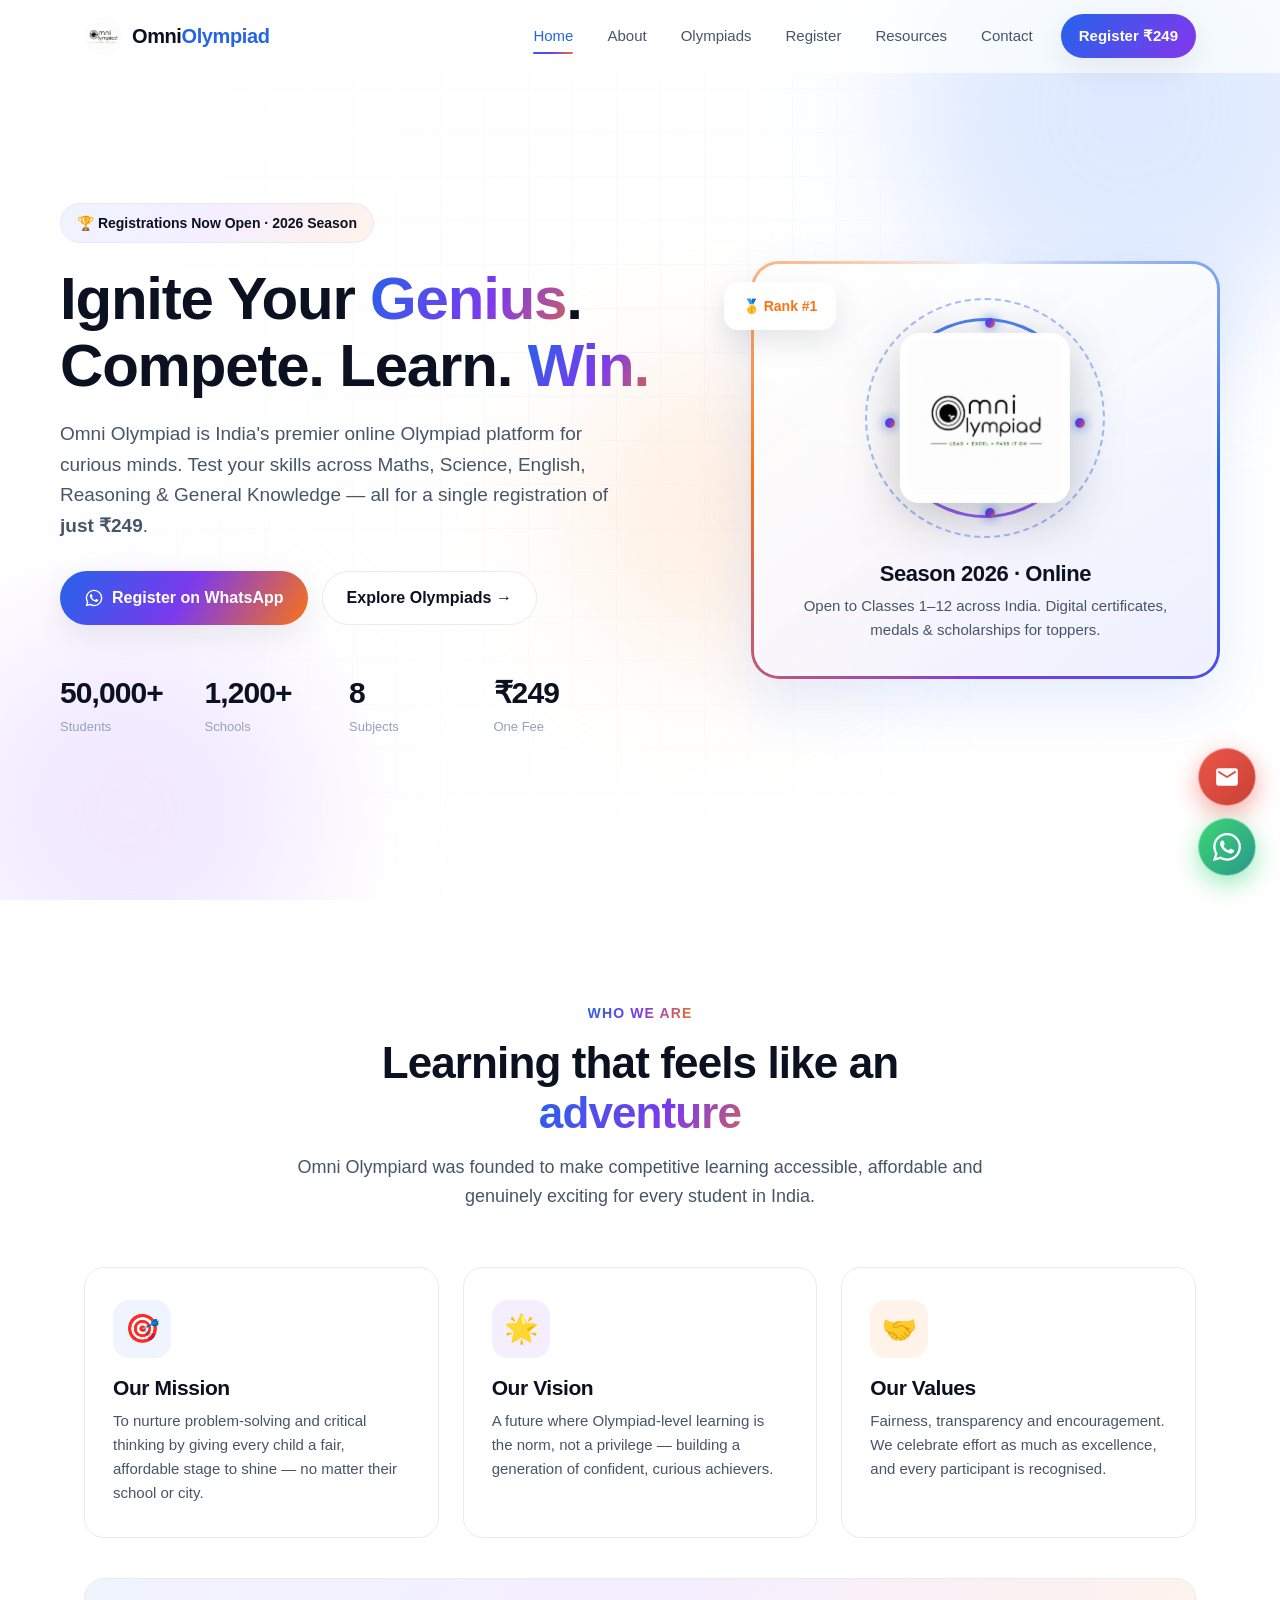
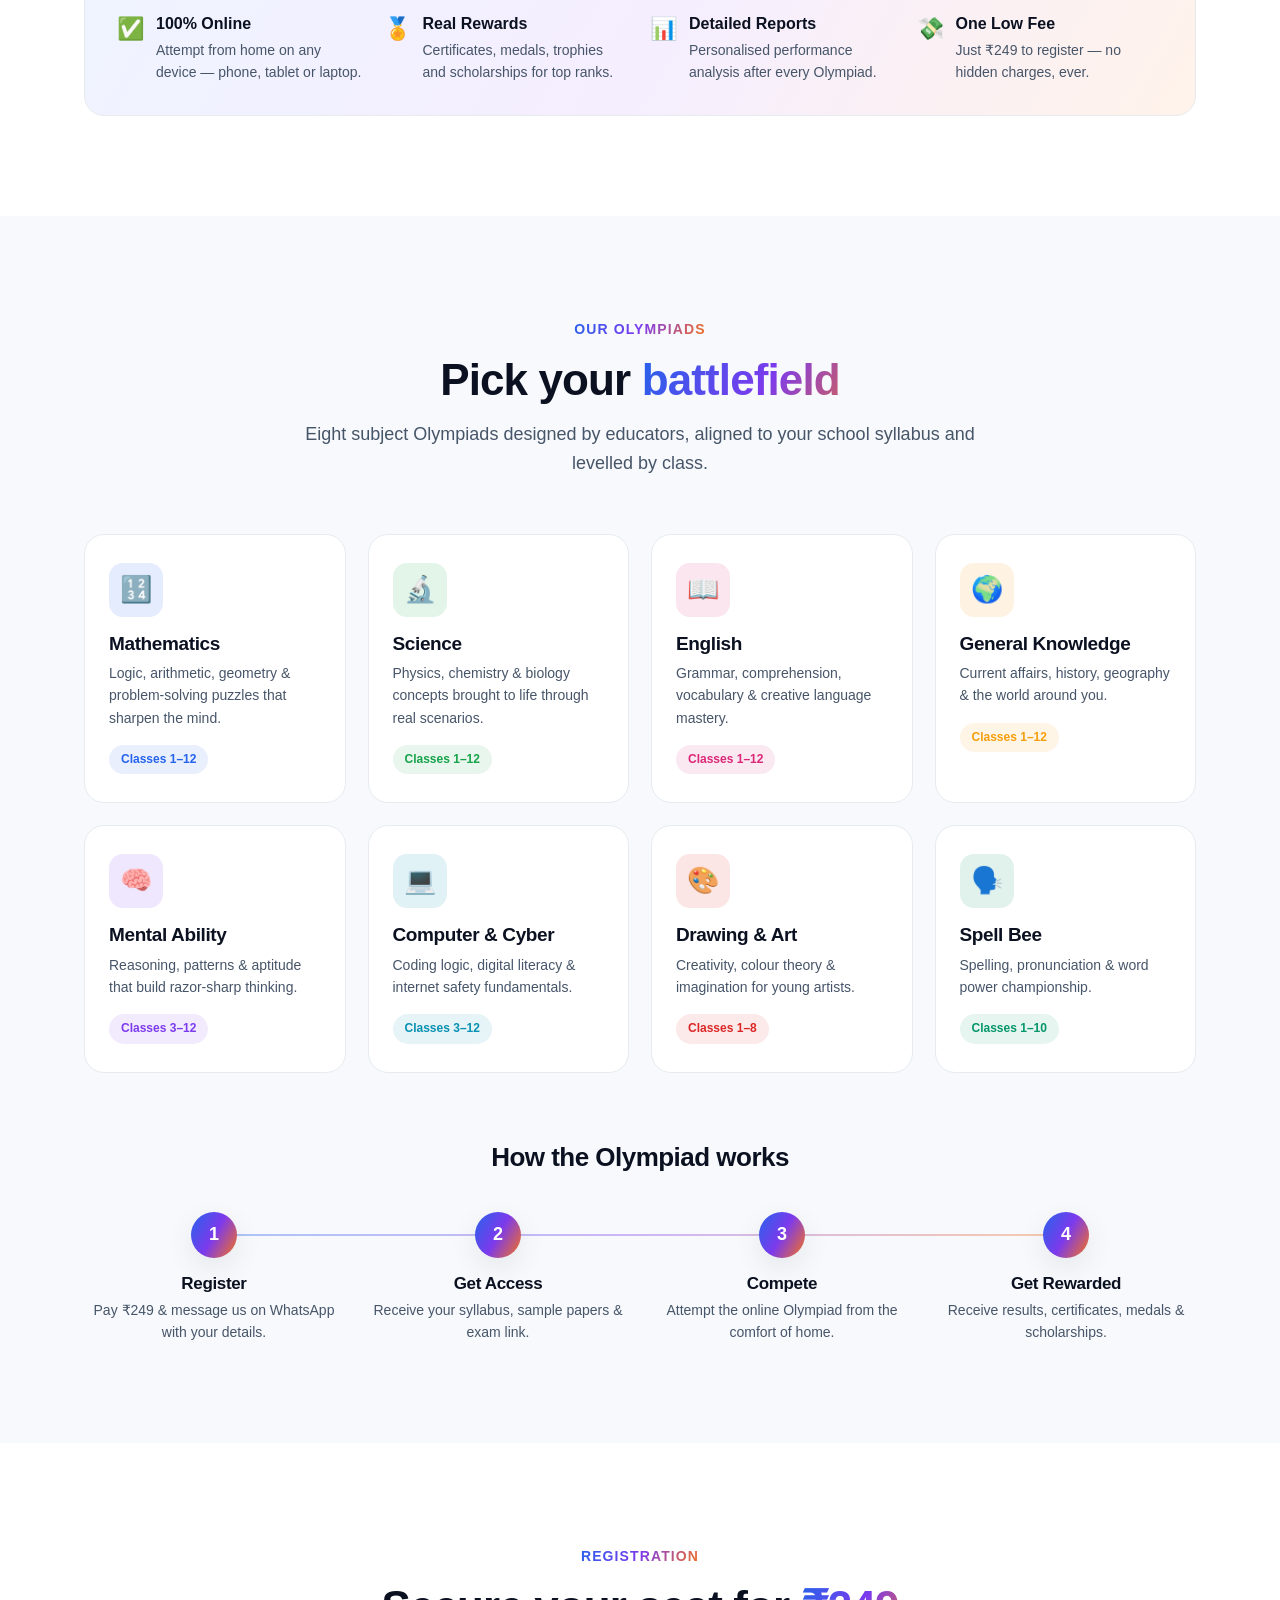
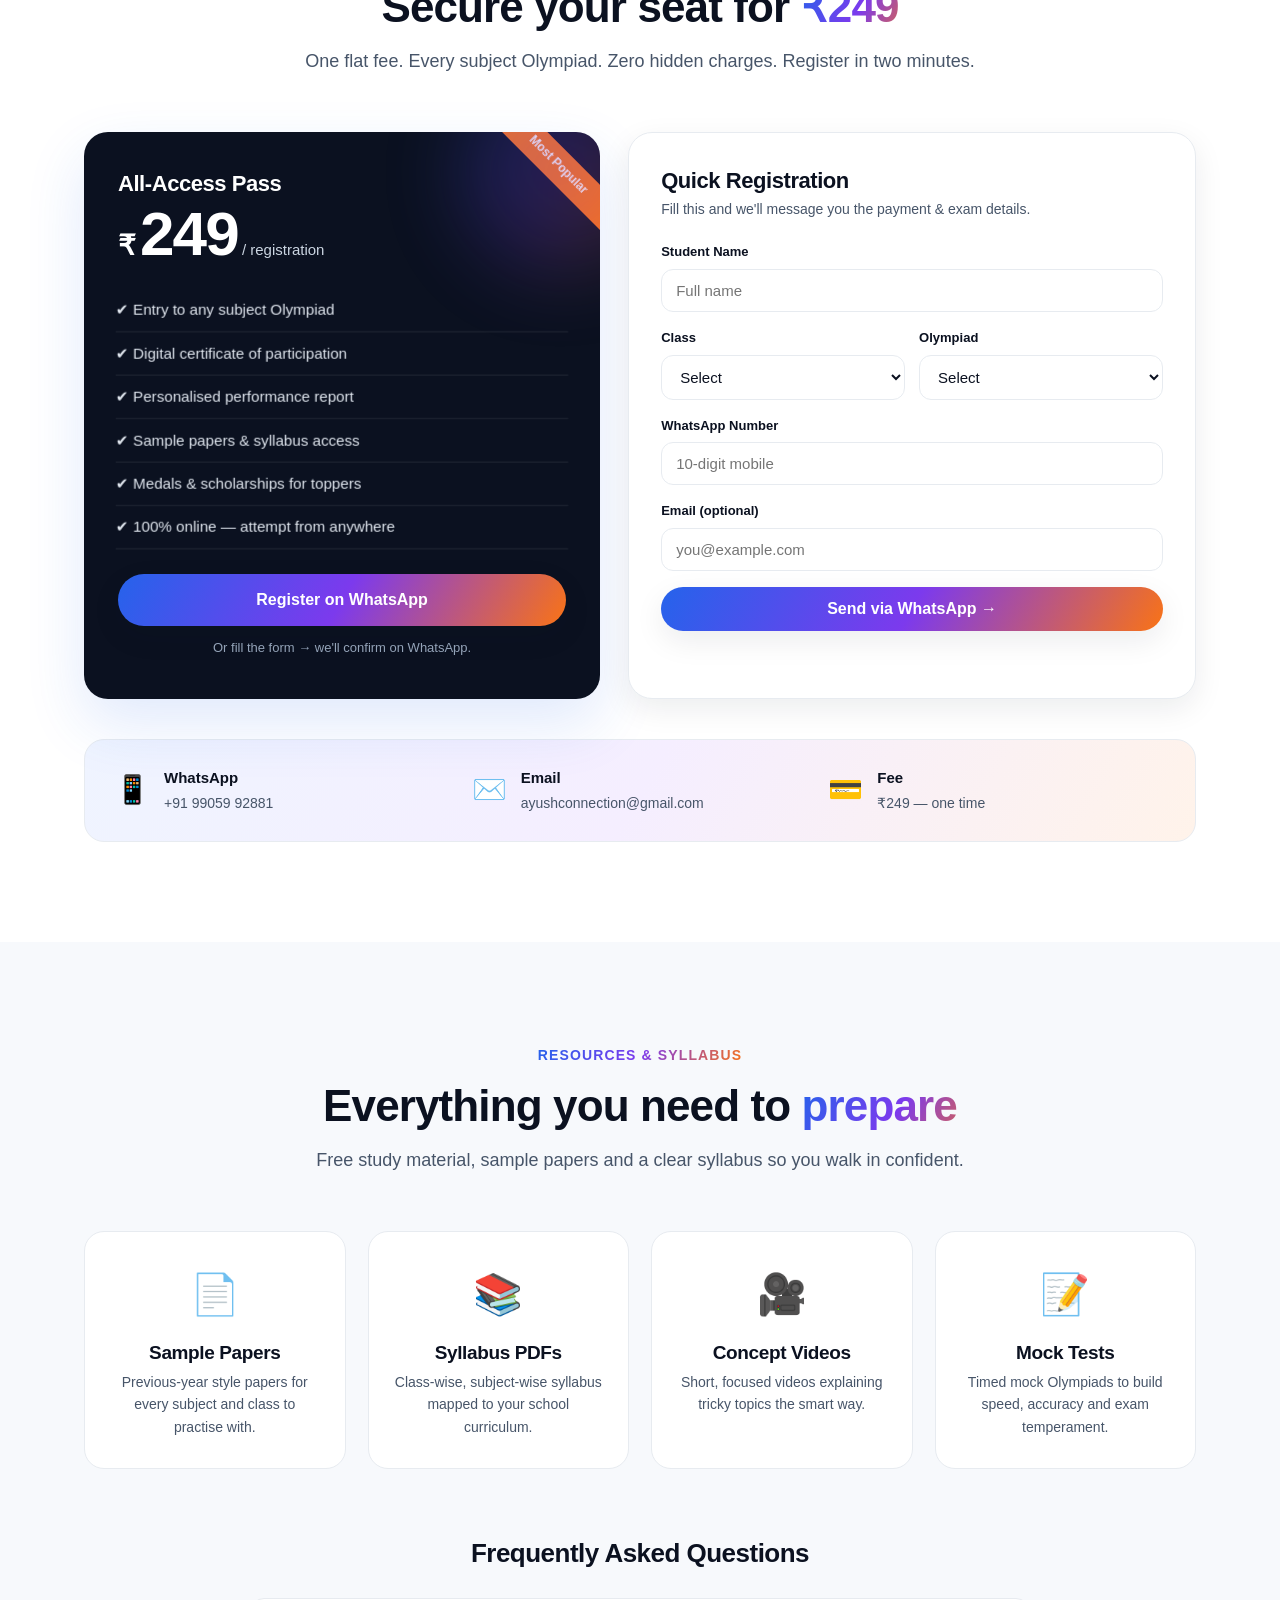
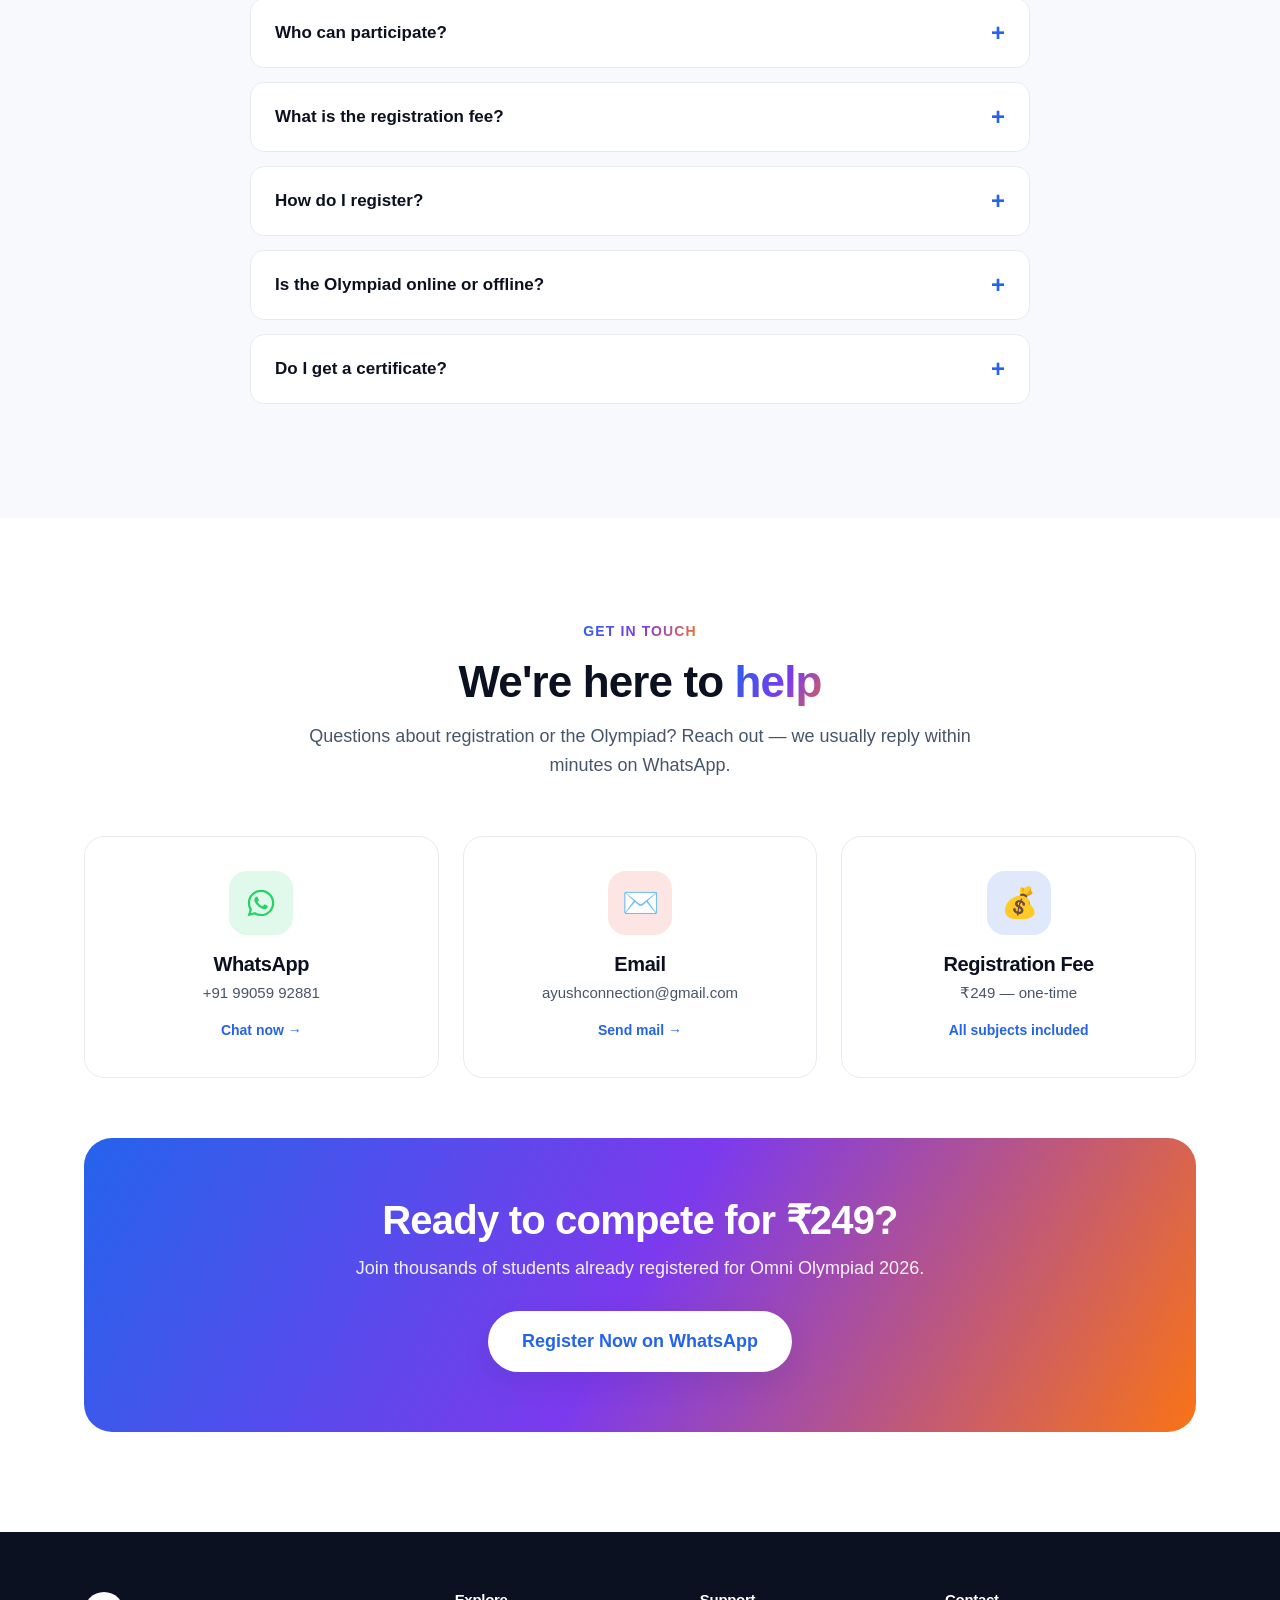
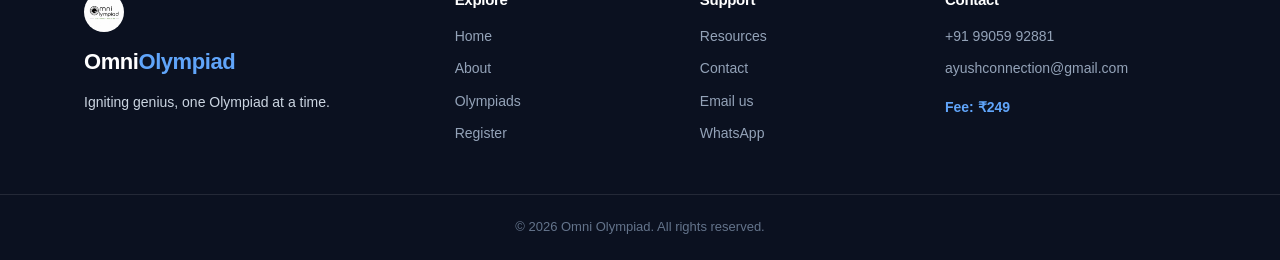
==== index.html @ d68d01dd "Add files via upload" ====
<!DOCTYPE html>
<html lang="en">

<head>
  <meta charset="UTF-8" />
  <meta name="viewport" content="width=device-width, initial-scale=1.0" />
  <meta name="description"
    content="Omni Olympiard — India's premier online Olympiad platform. Register for just ₹249 and challenge your mind across Maths, Science, English, GK and more." />
  <title>Omni Olympiard</title>
  <link rel="icon" href="assets/logo.jpg" type="image/jpeg" />
  <link rel="stylesheet" href="css/style.css" />
</head>

<body>

  <!-- ============ PROGRESS BAR ============ -->
  <div class="scroll-progress" id="scrollProgress"></div>

  <!-- ============ NAVBAR / TABS ============ -->
  <header class="navbar" id="navbar">
    <div class="nav-inner">
      <a href="#home" class="brand" data-link>
        <img src="assets/logo.jpg" alt="Omni Olympiad" class="brand-logo" />
        <span class="brand-text">Omni<span class="brand-accent">Olympiad</span></span>
      </a>

      <nav class="nav-links" id="navLinks">
        <a href="#home" class="nav-item active" data-link>Home</a>
        <a href="#about" class="nav-item" data-link>About</a>
        <a href="#olympiads" class="nav-item" data-link>Olympiads</a>
        <a href="#register" class="nav-item" data-link>Register</a>
        <a href="#resources" class="nav-item" data-link>Resources</a>
        <a href="#contact" class="nav-item" data-link>Contact</a>
        <a href="https://wa.me/919905992881?text=Hi%20Omni%20Olympiad!%20I%20want%20to%20register%20for%20the%20Olympiad%20(%E2%82%B9249)."
          target="_blank" rel="noopener" class="nav-cta">Register ₹249</a>
      </nav>

      <button class="hamburger" id="hamburger" aria-label="Menu" aria-expanded="false">
        <span></span><span></span><span></span>
      </button>
    </div>
  </header>

  <!-- ============ HOME / HERO ============ -->
  <section id="home" class="hero">
    <div class="hero-bg">
      <span class="blob blob-1"></span>
      <span class="blob blob-2"></span>
      <span class="blob blob-3"></span>
      <span class="grid-overlay"></span>
    </div>

    <div class="hero-content">
      <div class="hero-text">
        <span class="badge reveal">🏆 Registrations Now Open · 2026 Season</span>
        <h1 class="hero-title reveal">
          Ignite Your <span class="gradient-text">Genius</span>.<br />
          Compete. Learn. <span class="gradient-text">Win.</span>
        </h1>
        <p class="hero-sub reveal">
          Omni Olympiad is India's premier online Olympiad platform for curious minds.
          Test your skills across Maths, Science, English, Reasoning &amp; General Knowledge —
          all for a single registration of <strong>just ₹249</strong>.
        </p>
        <div class="hero-actions reveal">
          <a href="https://wa.me/919905992881?text=Hi%20Omni%20Olympiad!%20I%20want%20to%20register%20for%20the%20Olympiad%20(%E2%82%B9249)."
            target="_blank" rel="noopener" class="btn btn-primary">
            <svg viewBox="0 0 24 24" width="20" height="20" fill="currentColor">
              <path
                d="M12.04 2C6.58 2 2.13 6.45 2.13 11.91c0 1.75.46 3.45 1.32 4.95L2 22l5.25-1.38c1.45.79 3.08 1.21 4.79 1.21 5.46 0 9.91-4.45 9.91-9.91S17.5 2 12.04 2zm0 18.15c-1.48 0-2.93-.4-4.2-1.15l-.3-.18-3.12.82.83-3.04-.2-.31a8.2 8.2 0 01-1.26-4.38c0-4.54 3.7-8.24 8.25-8.24 4.54 0 8.24 3.7 8.24 8.24 0 4.55-3.7 8.42-8.24 8.42zm4.52-6.16c-.25-.12-1.47-.72-1.69-.81-.23-.08-.39-.12-.56.13-.16.25-.64.81-.79.97-.14.17-.29.19-.54.06-.25-.12-1.05-.39-2-1.23-.74-.66-1.23-1.48-1.38-1.73-.14-.25-.02-.38.11-.51.11-.11.25-.29.37-.43.13-.14.17-.25.25-.41.08-.17.04-.31-.02-.43-.06-.12-.56-1.34-.76-1.84-.2-.48-.41-.42-.56-.42h-.48c-.17 0-.43.06-.66.31-.23.25-.86.85-.86 2.07 0 1.22.89 2.4 1.01 2.56.12.17 1.75 2.67 4.23 3.74.59.26 1.05.41 1.41.52.59.19 1.13.16 1.56.1.48-.07 1.47-.6 1.68-1.18.21-.58.21-1.07.14-1.18-.06-.11-.22-.17-.47-.29z" />
            </svg>
            Register on WhatsApp
          </a>
          <a href="#olympiads" class="btn btn-ghost" data-link>Explore Olympiads →</a>
        </div>

        <div class="hero-stats reveal">
          <div class="stat"><span class="stat-num" data-count="50000">0</span><span class="stat-label">Students</span>
          </div>
          <div class="stat"><span class="stat-num" data-count="1200">0</span><span class="stat-label">Schools</span>
          </div>
          <div class="stat"><span class="stat-num" data-count="8">0</span><span class="stat-label">Subjects</span></div>
          <div class="stat"><span class="stat-num" data-count="249" data-prefix="₹">0</span><span class="stat-label">One
              Fee</span></div>
        </div>
      </div>

      <div class="hero-card reveal" id="heroCard3d">
        <div class="float-card card-medal">🥇 Rank #1</div>

        <!-- NEW MAST HERO ANIMATION VISUAL -->
        <div class="hero-visual-mast">
          <div class="orbital-ring ring-outer"></div>
          <div class="orbital-ring ring-mid"></div>
          <div class="orbital-ring ring-inner"></div>
          <div class="particle p1"></div>
          <div class="particle p2"></div>
          <div class="particle p3"></div>
          <div class="particle p4"></div>
          <div class="core-glow"></div>
          <img src="assets/logo.jpg" alt="Omni Olympiad emblem" class="hero-emblem-mast" />
        </div>

        <div class="hero-card-body">
          <h3>Season 2026 · Online</h3>
          <p>Open to Classes 1–12 across India. Digital certificates, medals &amp; scholarships for toppers.</p>
        </div>
      </div>
    </div>
  </section>

  <!-- ============ ABOUT ============ -->
  <section id="about" class="section">
    <div class="container">
      <div class="section-head reveal">
        <span class="eyebrow">Who We Are</span>
        <h2>Learning that feels like an <span class="gradient-text">adventure</span></h2>
        <p class="section-lead">Omni Olympiard was founded to make competitive learning accessible, affordable and
          genuinely exciting for every student in India.</p>
      </div>

      <div class="about-grid">
        <div class="feature-card reveal">
          <div class="feature-ico ico-1">🎯</div>
          <h3>Our Mission</h3>
          <p>To nurture problem-solving and critical thinking by giving every child a fair, affordable stage to shine —
            no matter their school or city.</p>
        </div>
        <div class="feature-card reveal">
          <div class="feature-ico ico-2">🌟</div>
          <h3>Our Vision</h3>
          <p>A future where Olympiad-level learning is the norm, not a privilege — building a generation of confident,
            curious achievers.</p>
        </div>
        <div class="feature-card reveal">
          <div class="feature-ico ico-3">🤝</div>
          <h3>Our Values</h3>
          <p>Fairness, transparency and encouragement. We celebrate effort as much as excellence, and every participant
            is recognised.</p>
        </div>
      </div>

      <div class="about-highlight reveal">
        <div class="highlight-item"><span class="hl-ico">✅</span>
          <div><strong>100% Online</strong>
            <p>Attempt from home on any device — phone, tablet or laptop.</p>
          </div>
        </div>
        <div class="highlight-item"><span class="hl-ico">🏅</span>
          <div><strong>Real Rewards</strong>
            <p>Certificates, medals, trophies and scholarships for top ranks.</p>
          </div>
        </div>
        <div class="highlight-item"><span class="hl-ico">📊</span>
          <div><strong>Detailed Reports</strong>
            <p>Personalised performance analysis after every Olympiad.</p>
          </div>
        </div>
        <div class="highlight-item"><span class="hl-ico">💸</span>
          <div><strong>One Low Fee</strong>
            <p>Just ₹249 to register — no hidden charges, ever.</p>
          </div>
        </div>
      </div>
    </div>
  </section>

  <!-- ============ OLYMPIADS ============ -->
  <section id="olympiads" class="section section-alt">
    <div class="container">
      <div class="section-head reveal">
        <span class="eyebrow">Our Olympiads</span>
        <h2>Pick your <span class="gradient-text">battlefield</span></h2>
        <p class="section-lead">Eight subject Olympiads designed by educators, aligned to your school syllabus and
          levelled by class.</p>
      </div>

      <div class="olympiad-grid">
        <article class="oly-card reveal" style="--c:#2563EB">
          <div class="oly-ico">🔢</div>
          <h3>Mathematics</h3>
          <p>Logic, arithmetic, geometry &amp; problem-solving puzzles that sharpen the mind.</p>
          <span class="oly-tag">Classes 1–12</span>
        </article>
        <article class="oly-card reveal" style="--c:#16A34A">
          <div class="oly-ico">🔬</div>
          <h3>Science</h3>
          <p>Physics, chemistry &amp; biology concepts brought to life through real scenarios.</p>
          <span class="oly-tag">Classes 1–12</span>
        </article>
        <article class="oly-card reveal" style="--c:#DB2777">
          <div class="oly-ico">📖</div>
          <h3>English</h3>
          <p>Grammar, comprehension, vocabulary &amp; creative language mastery.</p>
          <span class="oly-tag">Classes 1–12</span>
        </article>
        <article class="oly-card reveal" style="--c:#F59E0B">
          <div class="oly-ico">🌍</div>
          <h3>General Knowledge</h3>
          <p>Current affairs, history, geography &amp; the world around you.</p>
          <span class="oly-tag">Classes 1–12</span>
        </article>
        <article class="oly-card reveal" style="--c:#7C3AED">
          <div class="oly-ico">🧠</div>
          <h3>Mental Ability</h3>
          <p>Reasoning, patterns &amp; aptitude that build razor-sharp thinking.</p>
          <span class="oly-tag">Classes 3–12</span>
        </article>
        <article class="oly-card reveal" style="--c:#0891B2">
          <div class="oly-ico">💻</div>
          <h3>Computer &amp; Cyber</h3>
          <p>Coding logic, digital literacy &amp; internet safety fundamentals.</p>
          <span class="oly-tag">Classes 3–12</span>
        </article>
        <article class="oly-card reveal" style="--c:#DC2626">
          <div class="oly-ico">🎨</div>
          <h3>Drawing &amp; Art</h3>
          <p>Creativity, colour theory &amp; imagination for young artists.</p>
          <span class="oly-tag">Classes 1–8</span>
        </article>
        <article class="oly-card reveal" style="--c:#059669">
          <div class="oly-ico">🗣️</div>
          <h3>Spell Bee</h3>
          <p>Spelling, pronunciation &amp; word power championship.</p>
          <span class="oly-tag">Classes 1–10</span>
        </article>
      </div>

      <div class="timeline reveal">
        <h3 class="timeline-title">How the Olympiad works</h3>
        <div class="timeline-track">
          <div class="tl-step"><span class="tl-dot">1</span>
            <h4>Register</h4>
            <p>Pay ₹249 &amp; message us on WhatsApp with your details.</p>
          </div>
          <div class="tl-step"><span class="tl-dot">2</span>
            <h4>Get Access</h4>
            <p>Receive your syllabus, sample papers &amp; exam link.</p>
          </div>
          <div class="tl-step"><span class="tl-dot">3</span>
            <h4>Compete</h4>
            <p>Attempt the online Olympiad from the comfort of home.</p>
          </div>
          <div class="tl-step"><span class="tl-dot">4</span>
            <h4>Get Rewarded</h4>
            <p>Receive results, certificates, medals &amp; scholarships.</p>
          </div>
        </div>
      </div>
    </div>
  </section>

  <!-- ============ REGISTER ============ -->
  <section id="register" class="section">
    <div class="container">
      <div class="section-head reveal">
        <span class="eyebrow">Registration</span>
        <h2>Secure your seat for <span class="gradient-text">₹249</span></h2>
        <p class="section-lead">One flat fee. Every subject Olympiad. Zero hidden charges. Register in two minutes.</p>
      </div>

      <div class="register-wrap">
        <div class="pricing-card reveal">
          <div class="price-ribbon">Most Popular</div>
          <h3>All-Access Pass</h3>
          <div class="price"><span class="price-cur">₹</span><span class="price-amt">249</span><span class="price-per">/
              registration</span></div>
          <ul class="price-list">
            <li>✔ Entry to any subject Olympiad</li>
            <li>✔ Digital certificate of participation</li>
            <li>✔ Personalised performance report</li>
            <li>✔ Sample papers &amp; syllabus access</li>
            <li>✔ Medals &amp; scholarships for toppers</li>
            <li>✔ 100% online — attempt from anywhere</li>
          </ul>
          <a href="https://wa.me/919905992881?text=Hi%20Omni%20Olympiad!%20I%20want%20to%20get%20the%20All-Access%20Pass%20for%20%E2%82%B9249.%20Please%20share%20the%20registration%20form%20and%20payment%20details."
            target="_blank" rel="noopener" class="btn btn-primary btn-block">Register on WhatsApp</a>
          <p class="price-note">Or fill the form → we'll confirm on WhatsApp.</p>
        </div>

        <div class="reg-form-card reveal">
          <h3>Quick Registration</h3>
          <p class="form-hint">Fill this and we'll message you the payment &amp; exam details.</p>
          <form id="regForm" novalidate>
            <div class="field"><label for="sName">Student Name</label><input id="sName" name="sName" type="text"
                placeholder="Full name" required /></div>
            <div class="field-row">
              <div class="field"><label for="sClass">Class</label>
                <select id="sClass" name="sClass" required>
                  <option value="">Select</option>
                  <script>for (let i = 1; i <= 12; i++)document.write('<option>Class ' + i + '</option>');</script>
                </select>
              </div>
              <div class="field"><label for="sSubject">Olympiad</label>
                <select id="sSubject" name="sSubject" required>
                  <option value="">Select</option>
                  <option>Mathematics</option>
                  <option>Science</option>
                  <option>English</option>
                  <option>General Knowledge</option>
                  <option>Mental Ability</option>
                  <option>Computer &amp; Cyber</option>
                  <option>Drawing &amp; Art</option>
                  <option>Spell Bee</option>
                </select>
              </div>
            </div>
            <div class="field"><label for="sPhone">WhatsApp Number</label><input id="sPhone" name="sPhone" type="tel"
                placeholder="10-digit mobile" required /></div>
            <div class="field"><label for="sEmail">Email (optional)</label><input id="sEmail" name="sEmail" type="email"
                placeholder="you@example.com" /></div>
            <button type="submit" class="btn btn-primary btn-block">Send via WhatsApp →</button>
            <p class="form-status" id="formStatus"></p>
          </form>
        </div>
      </div>

      <div class="pay-strip reveal">
        <div class="pay-item"><span>📱</span>
          <div><strong>WhatsApp</strong><a
              href="https://wa.me/919905992881?text=Hi%20Omni%20Olympiad!%20I%20want%20to%20register%20for%20the%20Olympiad."
              target="_blank" rel="noopener">+91 99059 92881</a></div>
        </div>
        <div class="pay-item"><span>✉️</span>
          <div><strong>Email</strong><a href="mailto:ayushconnection@gmail.com">ayushconnection@gmail.com</a></div>
        </div>
        <div class="pay-item"><span>💳</span>
          <div><strong>Fee</strong><span>₹249 — one time</span></div>
        </div>
      </div>
    </div>
  </section>

  <!-- ============ RESOURCES ============ -->
  <section id="resources" class="section section-alt">
    <div class="container">
      <div class="section-head reveal">
        <span class="eyebrow">Resources &amp; Syllabus</span>
        <h2>Everything you need to <span class="gradient-text">prepare</span></h2>
        <p class="section-lead">Free study material, sample papers and a clear syllabus so you walk in confident.</p>
      </div>

      <div class="res-grid">
        <div class="res-card reveal">
          <div class="res-ico">📄</div>
          <h3>Sample Papers</h3>
          <p>Previous-year style papers for every subject and class to practise with.</p>
        </div>
        <div class="res-card reveal">
          <div class="res-ico">📚</div>
          <h3>Syllabus PDFs</h3>
          <p>Class-wise, subject-wise syllabus mapped to your school curriculum.</p>
        </div>
        <div class="res-card reveal">
          <div class="res-ico">🎥</div>
          <h3>Concept Videos</h3>
          <p>Short, focused videos explaining tricky topics the smart way.</p>
        </div>
        <div class="res-card reveal">
          <div class="res-ico">📝</div>
          <h3>Mock Tests</h3>
          <p>Timed mock Olympiads to build speed, accuracy and exam temperament.</p>
        </div>
      </div>

      <div class="faq reveal">
        <h3 class="faq-title">Frequently Asked Questions</h3>
        <div class="faq-item"><button class="faq-q">Who can participate? <span class="faq-plus">+</span></button>
          <div class="faq-a">
            <p>Any student from Class 1 to Class 12 across India can register and participate.</p>
          </div>
        </div>
        <div class="faq-item"><button class="faq-q">What is the registration fee? <span
              class="faq-plus">+</span></button>
          <div class="faq-a">
            <p>A single flat fee of ₹249 covers your registration. There are no hidden charges.</p>
          </div>
        </div>
        <div class="faq-item"><button class="faq-q">How do I register? <span class="faq-plus">+</span></button>
          <div class="faq-a">
            <p>Message us on WhatsApp at +91 99059 92881 or use the quick form above. We'll share payment and exam
              details.</p>
          </div>
        </div>
        <div class="faq-item"><button class="faq-q">Is the Olympiad online or offline? <span
              class="faq-plus">+</span></button>
          <div class="faq-a">
            <p>It is 100% online — you can attempt it from home on any phone, tablet or laptop.</p>
          </div>
        </div>
        <div class="faq-item"><button class="faq-q">Do I get a certificate? <span class="faq-plus">+</span></button>
          <div class="faq-a">
            <p>Yes! Every participant receives a digital certificate, and top ranks win medals and scholarships.</p>
          </div>
        </div>
      </div>
    </div>
  </section>

  <!-- ============ CONTACT ============ -->
  <section id="contact" class="section">
    <div class="container">
      <div class="section-head reveal">
        <span class="eyebrow">Get In Touch</span>
        <h2>We're here to <span class="gradient-text">help</span></h2>
        <p class="section-lead">Questions about registration or the Olympiad? Reach out — we usually reply within
          minutes on WhatsApp.</p>
      </div>

      <div class="contact-grid">
        <a href="https://wa.me/919905992881?text=Hi%20Omni%20Olympiad!%20I%20have%20a%20question%20about%20registration."
          target="_blank" rel="noopener" class="contact-card reveal">
          <div class="contact-ico" style="--c:#25D366; color: #25D366;">
            <svg viewBox="0 0 24 24" fill="currentColor" width="32" height="32">
              <path d="M12.04 2C6.58 2 2.13 6.45 2.13 11.91c0 1.75.46 3.45 1.32 4.95L2 22l5.25-1.38c1.45.79 3.08 1.21 4.79 1.21 5.46 0 9.91-4.45 9.91-9.91S17.5 2 12.04 2zm0 18.15c-1.48 0-2.93-.4-4.2-1.15l-.3-.18-3.12.82.83-3.04-.2-.31a8.2 8.2 0 01-1.26-4.38c0-4.54 3.7-8.24 8.25-8.24 4.54 0 8.24 3.7 8.24 8.24 0 4.55-3.7 8.42-8.24 8.42zm4.52-6.16c-.25-.12-1.47-.72-1.69-.81-.23-.08-.39-.12-.56.13-.16.25-.64.81-.79.97-.14.17-.29.19-.54.06-.25-.12-1.05-.39-2-1.23-.74-.66-1.23-1.48-1.38-1.73-.14-.25-.02-.38.11-.51.11-.11.25-.29.37-.43.13-.14.17-.25.25-.41.08-.17.04-.31-.02-.43-.06-.12-.56-1.34-.76-1.84-.2-.48-.41-.42-.56-.42h-.48c-.17 0-.43.06-.66.31-.23.25-.86.85-.86 2.07 0 1.22.89 2.4 1.01 2.56.12.17 1.75 2.67 4.23 3.74.59.26 1.05.41 1.41.52.59.19 1.13.16 1.56.1.48-.07 1.47-.6 1.68-1.18.21-.58.21-1.07.14-1.18-.06-.11-.22-.17-.47-.29z" />
            </svg>
          </div>
          <h3>WhatsApp</h3>
          <p>+91 99059 92881</p><span class="contact-cta">Chat now →</span>
        </a>
        <a href="mailto:ayushconnection@gmail.com" class="contact-card reveal">
          <div class="contact-ico" style="--c:#EA4335">✉️</div>
          <h3>Email</h3>
          <p>ayushconnection@gmail.com</p><span class="contact-cta">Send mail →</span>
        </a>
        <div class="contact-card reveal">
          <div class="contact-ico" style="--c:#2563EB">💰</div>
          <h3>Registration Fee</h3>
          <p>₹249 — one-time</p><span class="contact-cta">All subjects included</span>
        </div>
      </div>

      <div class="cta-banner reveal">
        <h2>Ready to compete for <span class="gradient-text">₹249?</span></h2>
        <p>Join thousands of students already registered for Omni Olympiad 2026.</p>
        <a href="https://wa.me/919905992881?text=Hi%20Omni%20Olympiad!%20I%20want%20to%20register%20for%20the%20Olympiad%20(%E2%82%B9249)."
          target="_blank" rel="noopener" class="btn btn-primary btn-lg">Register Now on WhatsApp</a>
      </div>
    </div>
  </section>

  <!-- ============ FOOTER ============ -->
  <footer class="footer">
    <div class="container footer-inner">
      <div class="footer-brand">
        <img src="assets/logo.jpg" alt="Omni Olympiad" class="footer-logo" />
        <span class="brand-text">Omni<span class="brand-accent">Olympiad</span></span>
        <p>Igniting genius, one Olympiad at a time.</p>
      </div>
      <div class="footer-col">
        <h4>Explore</h4>
        <a href="#home" data-link>Home</a><a href="#about" data-link>About</a>
        <a href="#olympiads" data-link>Olympiads</a><a href="#register" data-link>Register</a>
      </div>
      <div class="footer-col">
        <h4>Support</h4>
        <a href="#resources" data-link>Resources</a><a href="#contact" data-link>Contact</a>
        <a href="mailto:ayushconnection@gmail.com">Email us</a>
        <a href="https://wa.me/919905992881?text=Hi%20Omni%20Olympiad!%20I%20want%20to%20register." target="_blank"
          rel="noopener">WhatsApp</a>
      </div>
      <div class="footer-col">
        <h4>Contact</h4>
        <a href="https://wa.me/919905992881?text=Hi%20Omni%20Olympiad!%20I%20want%20to%20register." target="_blank"
          rel="noopener">+91 99059 92881</a>
        <a href="mailto:ayushconnection@gmail.com">ayushconnection@gmail.com</a>
        <span class="footer-fee">Fee: ₹249</span>
      </div>
    </div>
    <div class="footer-bottom">
      <p>© <span id="year"></span> Omni Olympiad. All rights reserved.</p>
    </div>
  </footer>

  <!-- Floating Actions -->
  <div class="floating-actions">
    <a href="mailto:ayushconnection@gmail.com" class="email-float" aria-label="Email Us">
      <svg viewBox="0 0 24 24" width="26" height="26" fill="currentColor">
        <path
          d="M20 4H4c-1.1 0-1.99.9-1.99 2L2 18c0 1.1.9 2 2 2h16c1.1 0 2-.9 2-2V6c0-1.1-.9-2-2-2zm0 4l-8 5-8-5V6l8 5 8-5v2z" />
      </svg>
    </a>
    <a href="https://wa.me/919905992881?text=Hi%20Omni%20Olympiad!%20I%20want%20to%20register%20for%20the%20Olympiad%20(%E2%82%B9249)."
      target="_blank" rel="noopener" class="wa-float" aria-label="Register on WhatsApp">
      <svg viewBox="0 0 24 24" width="28" height="28" fill="currentColor">
        <path
          d="M17.472 14.382c-.297-.149-1.758-.867-2.03-.967-.273-.099-.471-.148-.67.15-.197.297-.767.966-.94 1.164-.173.199-.347.223-.644.075-.297-.15-1.255-.463-2.39-1.475-.883-.788-1.48-1.761-1.653-2.059-.173-.297-.018-.458.13-.606.134-.133.298-.347.446-.52.149-.174.198-.298.298-.497.099-.198.05-.371-.025-.52-.075-.149-.669-1.612-.916-2.207-.242-.579-.487-.5-.669-.51-.173-.008-.371-.01-.57-.01-.198 0-.52.074-.792.372-.272.297-1.04 1.016-1.04 2.479 0 1.462 1.065 2.875 1.213 3.074.149.198 2.096 3.2 5.077 4.487.709.306 1.262.489 1.694.625.712.227 1.36.195 1.871.118.571-.085 1.758-.719 2.006-1.413.248-.694.248-1.289.173-1.413-.074-.124-.272-.198-.57-.347m-5.421 7.403h-.004a9.87 9.87 0 01-5.031-1.378l-.361-.214-3.741.982.998-3.648-.235-.374a9.86 9.86 0 01-1.51-5.26c.001-5.45 4.436-9.884 9.888-9.884 2.64 0 5.122 1.03 6.988 2.898a9.825 9.825 0 012.893 6.994c-.003 5.45-4.437 9.884-9.885 9.884m8.413-18.297A11.815 11.815 0 0012.05 0C5.495 0 .16 5.335.157 11.892c0 2.096.547 4.142 1.588 5.945L.057 24l6.305-1.654a11.882 11.882 0 005.683 1.448h.005c6.554 0 11.89-5.335 11.893-11.893a11.821 11.821 0 00-3.48-8.413Z" />
      </svg>
    </a>
  </div>

  <script src="js/script.js"></script>
</body>

</html>
---- css/style.css ----
/* ============================================================
   OMNI OLYMPIARD — style.css
   Apple SF font · white bg · smooth animations · responsive
   ============================================================ */

:root {
  --blue: #2563EB;
  --violet: #7C3AED;
  --orange: #F97316;
  --ink: #0B1120;
  --body: #475569;
  --muted: #94A3B8;
  --line: #E7EBF0;
  --bg: #FFFFFF;
  --bg-soft: #F7F9FC;
  --grad: linear-gradient(120deg, #2563EB 0%, #7C3AED 50%, #F97316 100%);
  --grad-soft: linear-gradient(120deg, #EFF4FF 0%, #F5EEFF 50%, #FFF3EA 100%);
  --shadow-sm: 0 2px 8px rgba(15, 23, 42, .06);
  --shadow-md: 0 10px 30px rgba(15, 23, 42, .08);
  --shadow-lg: 0 24px 60px rgba(37, 99, 235, .14);
  --radius: 20px;
  --radius-sm: 12px;
  --font: -apple-system, BlinkMacSystemFont, "SF Pro Display", "SF Pro Text", "Segoe UI", Roboto, Helvetica, Arial, sans-serif;
  --maxw: 1160px;
}

* {
  margin: 0;
  padding: 0;
  box-sizing: border-box
}

html {
  scroll-behavior: smooth;
  scroll-padding-top: 80px;
  -webkit-text-size-adjust: 100%
}

/* Custom Scrollbar */
::-webkit-scrollbar {
  width: 10px;
}
::-webkit-scrollbar-track {
  background: var(--bg-soft);
}
::-webkit-scrollbar-thumb {
  background: #cbd5e1;
  border-radius: 10px;
}
::-webkit-scrollbar-thumb:hover {
  background: var(--blue);
}

body {
  font-family: var(--font);
  color: var(--body);
  background: var(--bg);
  line-height: 1.6;
  -webkit-font-smoothing: antialiased;
  text-rendering: optimizeLegibility;
  overflow-x: hidden;
}

h1,
h2,
h3,
h4 {
  color: var(--ink);
  line-height: 1.12;
  letter-spacing: -.02em;
  font-weight: 700
}

a {
  text-decoration: none;
  color: inherit
}

img {
  max-width: 100%;
  display: block
}

section {
  position: relative
}

.container {
  width: 100%;
  max-width: var(--maxw);
  margin: 0 auto;
  padding: 0 24px
}

/* gradient text */
.gradient-text {
  background: linear-gradient(120deg, #2563EB, #7C3AED, #F97316, #2563EB);
  background-size: 200% auto;
  -webkit-background-clip: text;
  background-clip: text;
  -webkit-text-fill-color: transparent;
  color: transparent;
  animation: shimmerText 5s linear infinite
}
@keyframes shimmerText {
  to { background-position: 200% center }
}

/* ---------- scroll progress ---------- */
.scroll-progress {
  position: fixed;
  top: 0;
  left: 0;
  height: 3px;
  width: 0;
  background: var(--grad);
  z-index: 1000;
  transition: width .1s linear
}

/* ---------- navbar ---------- */
.navbar {
  position: fixed;
  top: 0;
  left: 0;
  right: 0;
  z-index: 900;
  background: rgba(255, 255, 255, .72);
  backdrop-filter: saturate(180%) blur(18px);
  -webkit-backdrop-filter: saturate(180%) blur(18px);
  border-bottom: 1px solid transparent;
  transition: .35s
}

.navbar.scrolled {
  border-bottom-color: var(--line);
  box-shadow: var(--shadow-sm)
}

.nav-inner {
  max-width: var(--maxw);
  margin: 0 auto;
  padding: 14px 24px;
  display: flex;
  align-items: center;
  justify-content: space-between;
  gap: 16px
}

.brand {
  display: flex;
  align-items: center;
  gap: 10px;
  font-weight: 700;
  font-size: 20px;
  color: var(--ink)
}

.brand-logo {
  width: 38px;
  height: 38px;
  border-radius: 50%;
  object-fit: cover;
  background: #fff
}

.brand-accent {
  color: var(--blue)
}

.brand-text {
  letter-spacing: -.02em
}

.nav-links {
  display: flex;
  align-items: center;
  gap: 6px
}

.nav-item {
  padding: 8px 14px;
  border-radius: 999px;
  font-size: 15px;
  font-weight: 500;
  color: var(--body);
  position: relative;
  transition: .25s
}

.nav-item:hover {
  color: var(--ink);
  background: var(--bg-soft)
}

.nav-item.active {
  color: var(--blue)
}

.nav-item.active::after {
  content: "";
  position: absolute;
  left: 14px;
  right: 14px;
  bottom: 2px;
  height: 2px;
  background: var(--grad);
  border-radius: 2px
}

.nav-cta {
  margin-left: 8px;
  padding: 10px 18px;
  border-radius: 999px;
  background: var(--grad);
  background-size: 200% auto;
  color: #fff;
  font-weight: 600;
  font-size: 15px;
  box-shadow: var(--shadow-md);
  transition: transform .25s, box-shadow .25s;
  animation: pulseNavCta 3s ease-in-out infinite
}
@keyframes pulseNavCta {
  0%, 100% { transform: scale(1); box-shadow: 0 0 10px rgba(124, 58, 237, 0.4); }
  50% { transform: scale(1.05); box-shadow: 0 0 25px rgba(124, 58, 237, 0.8); }
}

.nav-cta:hover {
  transform: translateY(-2px);
  box-shadow: var(--shadow-lg)
}

.hamburger {
  display: none;
  flex-direction: column;
  gap: 5px;
  background: none;
  border: 0;
  cursor: pointer;
  padding: 8px
}

.hamburger span {
  width: 24px;
  height: 2px;
  background: var(--ink);
  border-radius: 2px;
  transition: .3s
}

.hamburger.open span:nth-child(1) {
  transform: translateY(7px) rotate(45deg)
}

.hamburger.open span:nth-child(2) {
  opacity: 0
}

.hamburger.open span:nth-child(3) {
  transform: translateY(-7px) rotate(-45deg)
}

/* ---------- buttons ---------- */
.btn {
  display: inline-flex;
  align-items: center;
  justify-content: center;
  gap: 8px;
  padding: 13px 24px;
  border-radius: 999px;
  font-weight: 600;
  font-size: 16px;
  cursor: pointer;
  border: 0;
  transition: transform .25s, box-shadow .25s, background .25s;
  font-family: inherit
}

.btn-primary {
  background: var(--grad);
  color: #fff;
  box-shadow: var(--shadow-md)
}

.btn-primary:hover {
  transform: translateY(-3px);
  box-shadow: var(--shadow-lg)
}

.btn-ghost {
  background: #fff;
  color: var(--ink);
  border: 1.5px solid var(--line)
}

.btn-ghost:hover {
  border-color: var(--blue);
  color: var(--blue);
  transform: translateY(-3px)
}

.btn-block {
  width: 100%
}

.btn-lg {
  padding: 16px 34px;
  font-size: 18px
}

/* ---------- hero ---------- */
.hero {
  min-height: 100vh;
  display: flex;
  align-items: center;
  padding: 120px 24px 80px;
  overflow: hidden
}

.hero-bg {
  position: absolute;
  inset: 0;
  z-index: -1;
  overflow: hidden
}

.blob {
  position: absolute;
  border-radius: 50%;
  filter: blur(70px);
  opacity: .5;
  animation: float 14s ease-in-out infinite
}

.blob-1 {
  width: 460px;
  height: 460px;
  background: #BFD5FF;
  top: -120px;
  right: -80px
}

.blob-2 {
  width: 380px;
  height: 380px;
  background: #E4D3FF;
  bottom: -100px;
  left: -60px;
  animation-delay: -4s
}

.blob-3 {
  width: 300px;
  height: 300px;
  background: #FFE0C7;
  top: 40%;
  left: 45%;
  animation-delay: -8s
}

.grid-overlay {
  position: absolute;
  inset: 0;
  background-image: linear-gradient(var(--line) 1px, transparent 1px), linear-gradient(90deg, var(--line) 1px, transparent 1px);
  background-size: 44px 44px;
  opacity: .35;
  mask-image: radial-gradient(circle at 50% 40%, #000, transparent 75%);
  -webkit-mask-image: radial-gradient(circle at 50% 40%, #000, transparent 75%)
}

@keyframes float {

  0%,
  100% {
    transform: translate(0, 0) scale(1)
  }

  33% {
    transform: translate(30px, -30px) scale(1.06)
  }

  66% {
    transform: translate(-20px, 20px) scale(.96)
  }
}

.hero-content {
  max-width: var(--maxw);
  margin: 0 auto;
  display: grid;
  grid-template-columns: 1.15fr .85fr;
  gap: 56px;
  align-items: center;
  width: 100%
}

.badge {
  display: inline-block;
  padding: 8px 16px;
  border-radius: 999px;
  background: var(--grad-soft);
  border: 1px solid var(--line);
  font-size: 14px;
  font-weight: 600;
  color: var(--ink);
  margin-bottom: 22px
}

.hero-title {
  font-size: clamp(34px, 5.4vw, 60px);
  margin-bottom: 20px;
  font-weight: 800
}

.hero-sub {
  font-size: clamp(16px, 2vw, 19px);
  max-width: 560px;
  margin-bottom: 30px;
  color: var(--body)
}

.hero-actions {
  display: flex;
  flex-wrap: wrap;
  gap: 14px;
  margin-bottom: 44px
}

.hero-stats {
  display: grid;
  grid-template-columns: repeat(4, 1fr);
  gap: 18px;
  max-width: 560px
}

.stat {
  display: flex;
  flex-direction: column
}

.stat-num {
  font-size: clamp(22px, 3vw, 30px);
  font-weight: 800;
  color: var(--ink);
  letter-spacing: -.03em
}

.stat-label {
  font-size: 13px;
  color: var(--muted);
  font-weight: 500
}

@property --border-angle {
  syntax: "<angle>";
  inherits: false;
  initial-value: 0turn;
}

/* hero card & mast animation */
.hero-card {
  position: relative;
  background: 
    linear-gradient(145deg, rgba(255, 255, 255, 1) 0%, rgba(246, 248, 255, 0.95) 100%) padding-box,
    conic-gradient(from var(--border-angle), rgba(255,255,255,0) 0%, var(--blue) 25%, var(--violet) 50%, var(--orange) 75%, rgba(255,255,255,0) 100%) border-box;
  border: 3px solid transparent;
  border-radius: 28px;
  padding: 34px;
  box-shadow: 0 24px 60px rgba(37, 99, 235, .12), inset 0 2px 10px rgba(255, 255, 255, 0.8);
  text-align: center;
  transition: transform .4s cubic-bezier(0.2, 0.8, 0.2, 1), box-shadow .4s ease;
  transform-style: preserve-3d;
  backdrop-filter: blur(20px);
  animation: floatCard 6s ease-in-out infinite, borderSpin 4s linear infinite;
}

@keyframes borderSpin {
  to { --border-angle: 1turn; }
}

@keyframes floatCard {

  0%,
  100% {
    transform: translateY(0)
  }

  50% {
    transform: translateY(-12px)
  }
}

.hero-card:hover {
  transform: translateY(-12px) rotateX(8deg) rotateY(-6deg) scale3d(1.02, 1.02, 1.02);
  box-shadow: 0 40px 80px rgba(37, 99, 235, .25), -20px -20px 60px rgba(255, 255, 255, 0.9)
}

.hero-visual-mast {
  position: relative;
  width: 240px;
  height: 240px;
  margin: 0 auto 24px;
  display: grid;
  place-items: center;
  perspective: 1000px;
  transform-style: preserve-3d
}

.hero-emblem-mast {
  width: 160px;
  height: auto;
  position: relative;
  z-index: 5;
  filter: drop-shadow(0 12px 24px rgba(11, 17, 32, .25));
  transition: transform .5s cubic-bezier(.34, 1.56, .64, 1);
  animation: floatCore 4s ease-in-out infinite;
  border-radius: 18px;
  object-fit: contain;
  background: #fff;
  padding: 8px;
  transform: translateZ(60px)
}

.hero-card:hover .hero-emblem-mast {
  transform: translateZ(90px) scale(1.1) rotate(4deg)
}

@keyframes floatCore {

  0%,
  100% {
    transform: translateZ(60px) translateY(0)
  }

  50% {
    transform: translateZ(60px) translateY(-10px)
  }
}

/* Orbital Holographic Rings in 3D */
.orbital-ring {
  position: absolute;
  border-radius: 50%;
  transform-style: preserve-3d
}

.ring-outer {
  inset: 0;
  border: 2px dashed rgba(37, 99, 235, .4);
  animation: spinRing1 20s linear infinite
}

.ring-mid {
  inset: 20px;
  border: 3px solid transparent;
  border-top-color: #2563EB;
  border-bottom-color: #7C3AED;
  animation: spinRing2 14s linear infinite;
  opacity: 0.8
}

.ring-inner {
  inset: 40px;
  border: 2px dotted rgba(249, 115, 22, .6);
  animation: spinRing3 10s linear infinite
}

@keyframes spinRing1 {
  0% {
    transform: rotateX(65deg) rotateY(15deg) rotateZ(0deg)
  }

  100% {
    transform: rotateX(65deg) rotateY(15deg) rotateZ(360deg)
  }
}

@keyframes spinRing2 {
  0% {
    transform: rotateX(65deg) rotateY(15deg) rotateZ(360deg)
  }

  100% {
    transform: rotateX(65deg) rotateY(15deg) rotateZ(0deg)
  }
}

@keyframes spinRing3 {
  0% {
    transform: rotateX(65deg) rotateY(15deg) rotateZ(0deg)
  }

  100% {
    transform: rotateX(65deg) rotateY(15deg) rotateZ(360deg)
  }
}

/* Core Glow */
.core-glow {
  position: absolute;
  width: 120px;
  height: 120px;
  background: radial-gradient(circle, rgba(37, 99, 235, .4) 0%, rgba(124, 58, 237, .2) 40%, transparent 70%);
  border-radius: 50%;
  filter: blur(15px);
  animation: pulseGlow 3s ease-in-out infinite;
  transform: translateZ(20px)
}

@keyframes pulseGlow {

  0%,
  100% {
    transform: translateZ(20px) scale(0.9);
    opacity: .5
  }

  50% {
    transform: translateZ(20px) scale(1.4);
    opacity: 1
  }
}

/* Orbiting Particles */
.particle {
  position: absolute;
  width: 10px;
  height: 10px;
  border-radius: 50%;
  background: var(--grad);
  box-shadow: 0 0 12px var(--blue);
  transform-style: preserve-3d
}

.p1 {
  top: 20px;
  left: 50%;
  animation: orbit1 6s linear infinite
}

.p2 {
  bottom: 20px;
  left: 50%;
  animation: orbit2 7s linear infinite
}

.p3 {
  left: 20px;
  top: 50%;
  animation: orbit3 8s linear infinite
}

.p4 {
  right: 20px;
  top: 50%;
  animation: orbit4 5s linear infinite
}

@keyframes orbit1 {
  0% {
    transform: rotateX(65deg) rotateY(15deg) rotateZ(0deg) translateX(110px) rotateZ(0deg) translateZ(30px)
  }

  100% {
    transform: rotateX(65deg) rotateY(15deg) rotateZ(360deg) translateX(110px) rotateZ(-360deg) translateZ(30px)
  }
}

@keyframes orbit2 {
  0% {
    transform: rotateX(65deg) rotateY(15deg) rotateZ(180deg) translateX(110px) rotateZ(-180deg) translateZ(30px)
  }

  100% {
    transform: rotateX(65deg) rotateY(15deg) rotateZ(540deg) translateX(110px) rotateZ(-540deg) translateZ(30px)
  }
}

@keyframes orbit3 {
  0% {
    transform: rotateX(65deg) rotateY(15deg) rotateZ(90deg) translateX(90px) rotateZ(-90deg) translateZ(30px)
  }

  100% {
    transform: rotateX(65deg) rotateY(15deg) rotateZ(450deg) translateX(90px) rotateZ(-450deg) translateZ(30px)
  }
}

@keyframes orbit4 {
  0% {
    transform: rotateX(65deg) rotateY(15deg) rotateZ(270deg) translateX(100px) rotateZ(-270deg) translateZ(30px)
  }

  100% {
    transform: rotateX(65deg) rotateY(15deg) rotateZ(630deg) translateX(100px) rotateZ(-630deg) translateZ(30px)
  }
}

.hero-card-body {
  transform: translateZ(40px);
  transition: transform .4s
}

.hero-card:hover .hero-card-body {
  transform: translateZ(60px)
}

.hero-card-body h3 {
  font-size: 22px;
  margin-bottom: 8px
}

.hero-card-body p {
  font-size: 15px;
  color: var(--body)
}

.float-card {
  position: absolute;
  background: #fff;
  border: 1px solid rgba(255, 255, 255, 0.8);
  border-radius: 14px;
  padding: 12px 18px;
  font-weight: 700;
  font-size: 14px;
  box-shadow: 0 12px 30px rgba(11, 17, 32, .1);
  animation: bobBadge 4s ease-in-out infinite;
  z-index: 10;
  transform: translateZ(80px);
  backdrop-filter: blur(10px)
}

.card-medal {
  top: 18px;
  left: -30px;
  color: var(--orange)
}

.card-cert {
  bottom: 26px;
  right: -30px;
  color: var(--violet);
  animation-delay: -2s
}

@keyframes bobBadge {

  0%,
  100% {
    transform: translateZ(80px) translateY(0)
  }

  50% {
    transform: translateZ(80px) translateY(-16px)
  }
}

/* ---------- sections ---------- */
.section {
  padding: 100px 0
}

.section-alt {
  background: var(--bg-soft)
}

.section-head {
  text-align: center;
  max-width: 720px;
  margin: 0 auto 56px
}

.eyebrow {
  display: inline-block;
  font-size: 14px;
  font-weight: 700;
  letter-spacing: .08em;
  text-transform: uppercase;
  background: var(--grad);
  -webkit-background-clip: text;
  background-clip: text;
  -webkit-text-fill-color: transparent;
  color: transparent;
  margin-bottom: 14px
}

.section-head h2 {
  font-size: clamp(28px, 4vw, 44px);
  margin-bottom: 16px
}

.section-lead {
  font-size: clamp(16px, 2vw, 18px);
  color: var(--body)
}

/* ---------- about ---------- */
.about-grid {
  display: grid;
  grid-template-columns: repeat(3, 1fr);
  gap: 24px;
  margin-bottom: 40px
}

.feature-card {
  background: #fff;
  border: 1px solid var(--line);
  border-radius: var(--radius);
  padding: 32px 28px;
  transition: transform .35s, box-shadow .35s, border-color .35s;
  transform-style: preserve-3d;
  perspective: 1000px
}

.feature-card:hover {
  transform: translateY(-8px) rotateX(4deg) rotateY(-4deg);
  box-shadow: var(--shadow-lg);
  border-color: transparent
}

.feature-ico {
  width: 58px;
  height: 58px;
  border-radius: 16px;
  display: grid;
  place-items: center;
  font-size: 28px;
  margin-bottom: 18px
}

.ico-1 {
  background: #EFF4FF
}

.ico-2 {
  background: #F5EEFF
}

.ico-3 {
  background: #FFF3EA
}

.feature-card h3 {
  font-size: 21px;
  margin-bottom: 10px
}

.feature-card p {
  font-size: 15px
}

.about-highlight {
  display: grid;
  grid-template-columns: repeat(4, 1fr);
  gap: 20px;
  background: var(--grad-soft);
  border: 1px solid var(--line);
  border-radius: var(--radius);
  padding: 32px
}

.highlight-item {
  display: flex;
  gap: 12px;
  align-items: flex-start
}

.hl-ico {
  font-size: 22px
}

.highlight-item strong {
  color: var(--ink);
  font-size: 16px;
  display: block;
  margin-bottom: 2px
}

.highlight-item p {
  font-size: 14px;
  color: var(--body)
}

/* ---------- olympiads ---------- */
.olympiad-grid {
  display: grid;
  grid-template-columns: repeat(4, 1fr);
  gap: 22px;
  margin-bottom: 70px
}

.oly-card {
  background: #fff;
  border: 1px solid var(--line);
  border-radius: var(--radius);
  padding: 28px 24px;
  transition: transform .35s, box-shadow .35s;
  position: relative;
  overflow: hidden;
  transform-style: preserve-3d;
  perspective: 1000px
}

.oly-card::before {
  content: "";
  position: absolute;
  top: 0;
  left: 0;
  right: 0;
  height: 4px;
  background: var(--c);
  transform: scaleX(0);
  transform-origin: left;
  transition: transform .35s
}

.oly-card:hover {
  transform: translateY(-8px) rotateX(4deg) rotateY(-4deg);
  box-shadow: var(--shadow-lg)
}

.oly-card:hover::before {
  transform: scaleX(1)
}

.oly-ico {
  width: 54px;
  height: 54px;
  border-radius: 14px;
  display: grid;
  place-items: center;
  font-size: 26px;
  margin-bottom: 16px;
  background: color-mix(in srgb, var(--c) 12%, #fff)
}

.oly-card h3 {
  font-size: 19px;
  margin-bottom: 8px
}

.oly-card p {
  font-size: 14px;
  margin-bottom: 16px
}

.oly-tag {
  display: inline-block;
  font-size: 12px;
  font-weight: 600;
  color: var(--c);
  background: color-mix(in srgb, var(--c) 10%, #fff);
  padding: 5px 12px;
  border-radius: 999px
}

/* timeline */
.timeline-title {
  text-align: center;
  font-size: 26px;
  margin-bottom: 40px
}

.timeline-track {
  display: grid;
  grid-template-columns: repeat(4, 1fr);
  gap: 24px;
  position: relative
}

.timeline-track::before {
  content: "";
  position: absolute;
  top: 22px;
  left: 12%;
  right: 12%;
  height: 2px;
  background: var(--grad);
  opacity: .35
}

.tl-step {
  text-align: center;
  position: relative
}

.tl-dot {
  width: 46px;
  height: 46px;
  border-radius: 50%;
  background: var(--grad);
  color: #fff;
  font-weight: 700;
  font-size: 18px;
  display: grid;
  place-items: center;
  margin: 0 auto 16px;
  box-shadow: var(--shadow-md);
  position: relative;
  z-index: 2
}

.tl-step h4 {
  font-size: 17px;
  margin-bottom: 6px
}

.tl-step p {
  font-size: 14px
}

/* ---------- register ---------- */
.register-wrap {
  display: grid;
  grid-template-columns: 1fr 1.1fr;
  gap: 28px;
  margin-bottom: 40px
}

.pricing-card {
  position: relative;
  background: var(--ink);
  color: #fff;
  border-radius: 24px;
  padding: 40px 34px;
  box-shadow: var(--shadow-lg);
  overflow: hidden;
  transform-style: preserve-3d;
  perspective: 1000px;
  transition: transform .4s, box-shadow .4s
}

.pricing-card:hover {
  transform: translateY(-8px) rotateX(3deg) rotateY(-3deg);
  box-shadow: 0 30px 60px rgba(11, 17, 32, .4)
}

.pricing-card::after {
  content: "";
  position: absolute;
  top: -60px;
  right: -60px;
  width: 200px;
  height: 200px;
  background: var(--grad);
  opacity: .25;
  filter: blur(40px);
  border-radius: 50%
}

.pricing-card h3 {
  color: #fff;
  font-size: 22px;
  margin-bottom: 6px
}

.price-ribbon {
  position: absolute;
  top: 20px;
  right: -38px;
  background: var(--orange);
  color: #fff;
  font-size: 12px;
  font-weight: 700;
  padding: 6px 44px;
  transform: rotate(45deg) translateZ(10px)
}

.price {
  display: flex;
  align-items: baseline;
  gap: 4px;
  margin: 6px 0 22px
}

.price-cur {
  font-size: 28px;
  font-weight: 700;
  color: #fff
}

.price-amt {
  font-size: 62px;
  font-weight: 800;
  color: #fff;
  letter-spacing: -.03em;
  line-height: 1;
  transform: translateZ(15px)
}

.price-per {
  font-size: 15px;
  color: #cbd5e1
}

.price-list {
  list-style: none;
  margin-bottom: 26px;
  transform: translateZ(10px)
}

.price-list li {
  padding: 9px 0;
  border-bottom: 1px solid rgba(255, 255, 255, .1);
  font-size: 15px;
  color: #e2e8f0
}

.price-note {
  text-align: center;
  font-size: 13px;
  color: #94a3b8;
  margin-top: 12px
}

.reg-form-card {
  background: #fff;
  border: 1px solid var(--line);
  border-radius: 24px;
  padding: 36px 32px;
  box-shadow: var(--shadow-md);
  transform-style: preserve-3d;
  perspective: 1000px;
  transition: transform .4s
}

.reg-form-card:hover {
  transform: translateY(-4px) rotateX(2deg);
  box-shadow: var(--shadow-lg)
}

.reg-form-card h3 {
  font-size: 22px;
  margin-bottom: 4px
}

.form-hint {
  font-size: 14px;
  margin-bottom: 22px
}

.field {
  margin-bottom: 16px
}

.field-row {
  display: grid;
  grid-template-columns: 1fr 1fr;
  gap: 14px
}

.field label {
  display: block;
  font-size: 13px;
  font-weight: 600;
  color: var(--ink);
  margin-bottom: 6px
}

.field input,
.field select {
  width: 100%;
  padding: 12px 14px;
  border: 1.5px solid var(--line);
  border-radius: 12px;
  font-size: 15px;
  font-family: inherit;
  color: var(--ink);
  background: #fff;
  transition: border-color .25s, box-shadow .25s
}

.field input:focus,
.field select:focus {
  outline: 0;
  border-color: var(--blue);
  box-shadow: 0 0 0 4px rgba(37, 99, 235, .12)
}

.form-status {
  text-align: center;
  font-size: 14px;
  margin-top: 12px;
  font-weight: 600
}

.form-status.ok {
  color: #16A34A
}

.form-status.err {
  color: #DC2626
}

.pay-strip {
  display: grid;
  grid-template-columns: repeat(3, 1fr);
  gap: 20px;
  background: var(--grad-soft);
  border: 1px solid var(--line);
  border-radius: var(--radius);
  padding: 26px 30px
}

.pay-item {
  display: flex;
  align-items: center;
  gap: 14px
}

.pay-item>span {
  font-size: 28px
}

.pay-item strong {
  display: block;
  color: var(--ink);
  font-size: 15px
}

.pay-item a,
.pay-item span:last-child {
  font-size: 14px;
  color: var(--body)
}

.pay-item a:hover {
  color: var(--blue)
}

/* ---------- resources ---------- */
.res-grid {
  display: grid;
  grid-template-columns: repeat(4, 1fr);
  gap: 22px;
  margin-bottom: 70px
}

.res-card {
  background: #fff;
  border: 1px solid var(--line);
  border-radius: var(--radius);
  padding: 30px 26px;
  text-align: center;
  transition: transform .35s, box-shadow .35s;
  transform-style: preserve-3d;
  perspective: 1000px
}

.res-card:hover {
  transform: translateY(-8px) rotateX(4deg) rotateY(4deg);
  box-shadow: var(--shadow-lg)
}

.res-ico {
  font-size: 40px;
  margin-bottom: 16px
}

.res-card h3 {
  font-size: 19px;
  margin-bottom: 8px
}

.res-card p {
  font-size: 14px
}

/* faq */
.faq {
  max-width: 780px;
  margin: 0 auto
}

.faq-title {
  text-align: center;
  font-size: 26px;
  margin-bottom: 30px
}

.faq-item {
  background: #fff;
  border: 1px solid var(--line);
  border-radius: 14px;
  margin-bottom: 14px;
  overflow: hidden;
  transition: box-shadow .3s
}

.faq-item.open {
  box-shadow: var(--shadow-md)
}

.faq-q {
  width: 100%;
  display: flex;
  justify-content: space-between;
  align-items: center;
  gap: 16px;
  padding: 20px 24px;
  background: none;
  border: 0;
  cursor: pointer;
  font-family: inherit;
  font-size: 17px;
  font-weight: 600;
  color: var(--ink);
  text-align: left
}

.faq-plus {
  font-size: 24px;
  color: var(--blue);
  transition: transform .3s;
  flex-shrink: 0
}

.faq-item.open .faq-plus {
  transform: rotate(45deg)
}

.faq-a {
  max-height: 0;
  overflow: hidden;
  transition: max-height .4s ease
}

.faq-a p {
  padding: 0 24px 20px;
  font-size: 15px;
  color: var(--body)
}

/* ---------- contact ---------- */
.contact-grid {
  display: grid;
  grid-template-columns: repeat(3, 1fr);
  gap: 24px;
  margin-bottom: 60px
}

.contact-card {
  background: #fff;
  border: 1px solid var(--line);
  border-radius: var(--radius);
  padding: 34px 30px;
  text-align: center;
  transition: transform .35s, box-shadow .35s;
  transform-style: preserve-3d;
  perspective: 1000px
}

.contact-card:hover {
  transform: translateY(-8px) rotateX(4deg) rotateY(-4deg);
  box-shadow: var(--shadow-lg)
}

.contact-ico {
  width: 64px;
  height: 64px;
  border-radius: 18px;
  display: grid;
  place-items: center;
  font-size: 30px;
  margin: 0 auto 18px;
  background: color-mix(in srgb, var(--c) 14%, #fff)
}

.contact-card h3 {
  font-size: 20px;
  margin-bottom: 6px
}

.contact-card p {
  font-size: 15px;
  margin-bottom: 12px
}

.contact-cta {
  font-size: 14px;
  font-weight: 600;
  color: var(--blue)
}

.cta-banner {
  text-align: center;
  background: var(--grad);
  border-radius: 28px;
  padding: 60px 40px;
  color: #fff;
  position: relative;
  overflow: hidden
}

.cta-banner h2 {
  color: #fff;
  font-size: clamp(26px, 4vw, 40px);
  margin-bottom: 12px
}

.cta-banner .gradient-text {
  -webkit-text-fill-color: #fff;
  color: #fff
}

.cta-banner p {
  color: rgba(255, 255, 255, .92);
  font-size: 18px;
  margin-bottom: 28px
}

.cta-banner .btn-primary {
  background: #fff;
  color: var(--blue)
}

.cta-banner .btn-primary:hover {
  background: #fff
}

/* ---------- footer ---------- */
.footer {
  background: var(--ink);
  color: #cbd5e1;
  padding: 60px 0 0
}

.footer-inner {
  display: grid;
  grid-template-columns: 1.6fr 1fr 1fr 1.2fr;
  gap: 36px;
  padding-bottom: 40px
}

.footer-brand .brand-text {
  color: #fff;
  font-size: 22px;
  font-weight: 700
}

.footer-brand .brand-accent {
  color: #60A5FA
}

.footer-logo {
  width: 40px;
  height: 40px;
  margin-bottom: 12px;
  border-radius: 50%;
  object-fit: cover;
  background: #fff
}

.footer-brand p {
  font-size: 14px;
  margin-top: 12px;
  max-width: 260px
}

.footer-col h4 {
  color: #fff;
  font-size: 15px;
  margin-bottom: 16px
}

.footer-col a {
  display: block;
  font-size: 14px;
  color: #94a3b8;
  margin-bottom: 10px;
  transition: color .25s
}

.footer-col a:hover {
  color: #fff
}

.footer-fee {
  display: inline-block;
  margin-top: 6px;
  font-size: 14px;
  color: #60A5FA;
  font-weight: 600
}

.footer-bottom {
  border-top: 1px solid rgba(255, 255, 255, .1);
  padding: 22px 24px;
  text-align: center;
  font-size: 13px;
  color: #64748b
}

/* ---------- floating actions ---------- */
.floating-actions {
  position: fixed;
  bottom: 24px;
  right: 24px;
  display: flex;
  flex-direction: column;
  gap: 12px;
  z-index: 800
}

.wa-float,
.email-float {
  width: 58px;
  height: 58px;
  border-radius: 50%;
  color: #fff;
  display: grid;
  place-items: center;
  box-shadow: 0 8px 24px rgba(0, 0, 0, .15);
  animation: bob 3s ease-in-out infinite;
  transition: transform .25s, box-shadow .25s;
  backdrop-filter: blur(12px);
  border: 1px solid rgba(255,255,255,0.4);
}

.wa-float {
  background: linear-gradient(135deg, rgba(37,211,102,0.9), rgba(18,140,126,0.9));
  box-shadow: 0 8px 24px rgba(37, 211, 102, .45)
}

.email-float {
  background: linear-gradient(135deg, rgba(234,67,53,0.9), rgba(195,44,31,0.9));
  box-shadow: 0 8px 24px rgba(234, 67, 53, .45);
  animation-delay: 0.5s
}

.wa-float:hover,
.email-float:hover {
  transform: scale(1.1) translateY(-4px)
}

/* ---------- scroll reveal ---------- */
.reveal {
  opacity: 0;
  transform: translateY(28px);
  transition: opacity .7s cubic-bezier(.2, .7, .2, 1), transform .7s cubic-bezier(.2, .7, .2, 1)
}

.reveal.in {
  opacity: 1;
  transform: none
}

/* ---------- responsive ---------- */
@media (max-width:960px) {
  .hero-content {
    grid-template-columns: 1fr;
    gap: 44px
  }

  .hero-card {
    max-width: 420px;
    margin: 0 auto
  }

  .about-grid,
  .olympiad-grid,
  .res-grid,
  .contact-grid {
    grid-template-columns: repeat(2, 1fr)
  }

  .about-highlight {
    grid-template-columns: repeat(2, 1fr)
  }

  .timeline-track {
    grid-template-columns: repeat(2, 1fr);
    gap: 34px
  }

  .timeline-track::before {
    display: none
  }

  .register-wrap {
    grid-template-columns: 1fr
  }

  .footer-inner {
    grid-template-columns: 1fr 1fr;
    gap: 28px
  }
}

@media (max-width:760px) {
  .nav-links {
    position: fixed;
    top: 66px;
    right: 14px;
    left: 14px;
    flex-direction: column;
    align-items: stretch;
    background: rgba(255, 255, 255, .98);
    backdrop-filter: blur(18px);
    border: 1px solid var(--line);
    border-radius: 18px;
    padding: 14px;
    gap: 4px;
    box-shadow: var(--shadow-lg);
    transform: translateY(-12px) scale(.98);
    opacity: 0;
    pointer-events: none;
    transition: .28s
  }

  .nav-links.open {
    transform: none;
    opacity: 1;
    pointer-events: auto
  }

  .nav-item {
    padding: 12px 16px;
    border-radius: 12px
  }

  .nav-item.active::after {
    display: none
  }

  .nav-item.active {
    background: var(--bg-soft)
  }

  .nav-cta {
    margin: 6px 0 0;
    text-align: center
  }

  .hamburger {
    display: flex
  }

  .section {
    padding: 72px 0
  }

  .hero {
    padding: 110px 20px 70px
  }

  .pay-strip {
    grid-template-columns: 1fr
  }
}

@media (max-width:520px) {
  .container {
    padding: 0 18px
  }

  .about-grid,
  .olympiad-grid,
  .res-grid,
  .contact-grid,
  .about-highlight,
  .timeline-track {
    grid-template-columns: 1fr
  }

  .hero-stats {
    grid-template-columns: repeat(2, 1fr);
    gap: 22px
  }

  .field-row {
    grid-template-columns: 1fr
  }

  .footer-inner {
    grid-template-columns: 1fr
  }

  .float-card {
    display: none
  }

  .cta-banner {
    padding: 44px 24px
  }

  .pricing-card,
  .reg-form-card {
    padding: 30px 22px
  }
}

/* reduce motion */
@media (prefers-reduced-motion:reduce) {
  * {
    animation: none !important;
    transition: none !important
  }

  .reveal {
    opacity: 1;
    transform: none
  }
}
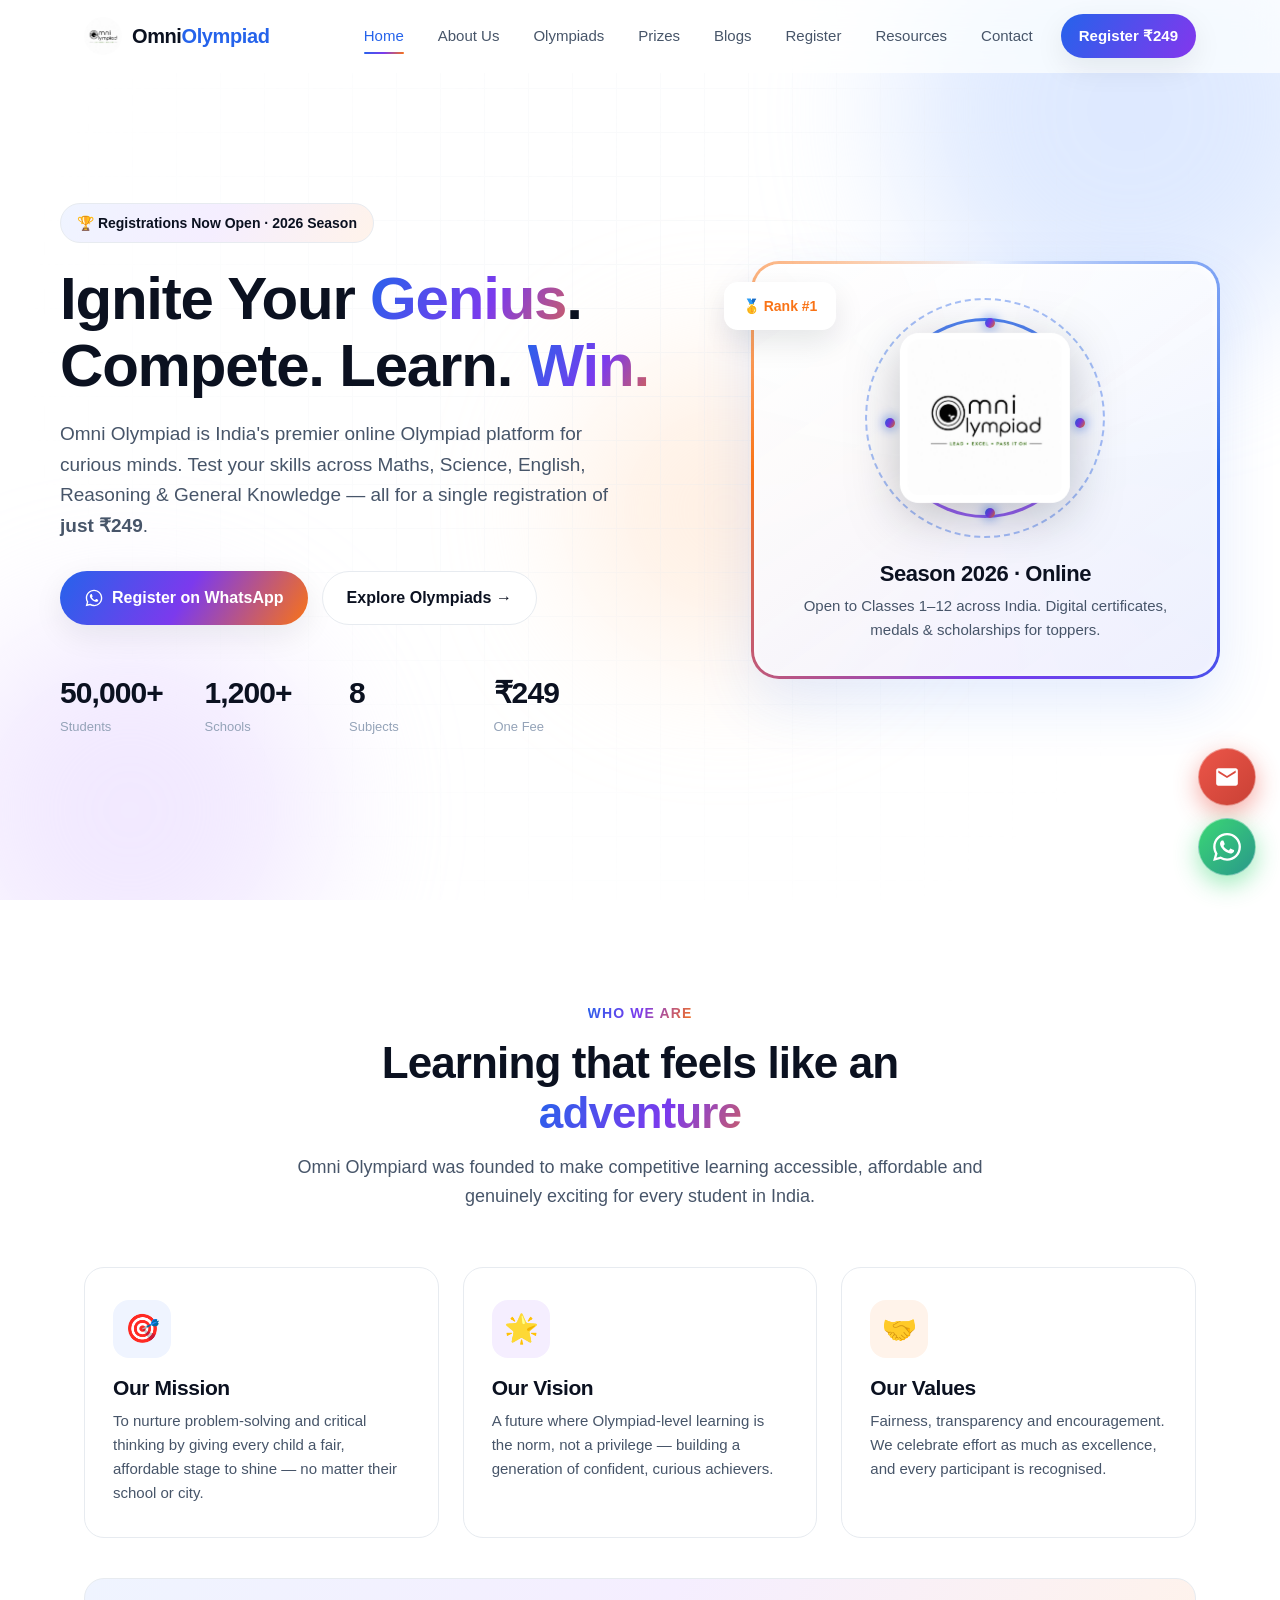
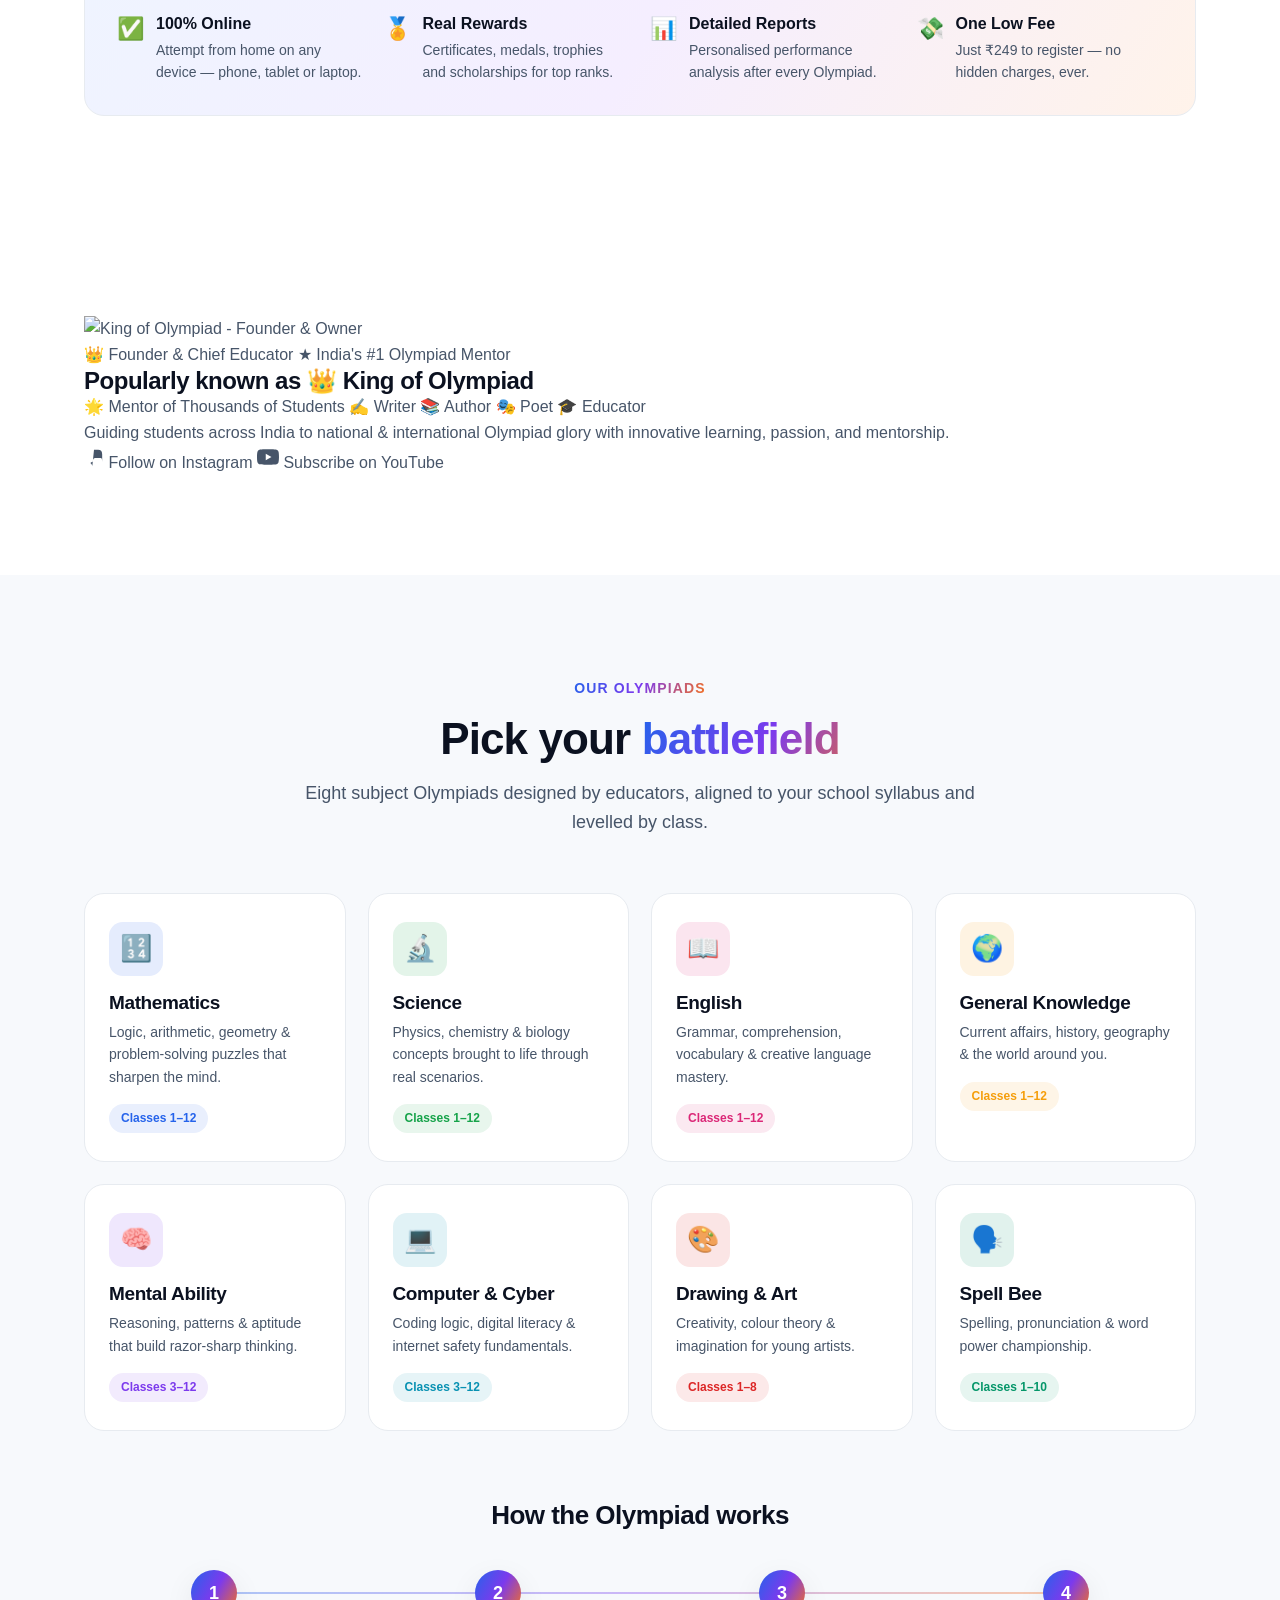
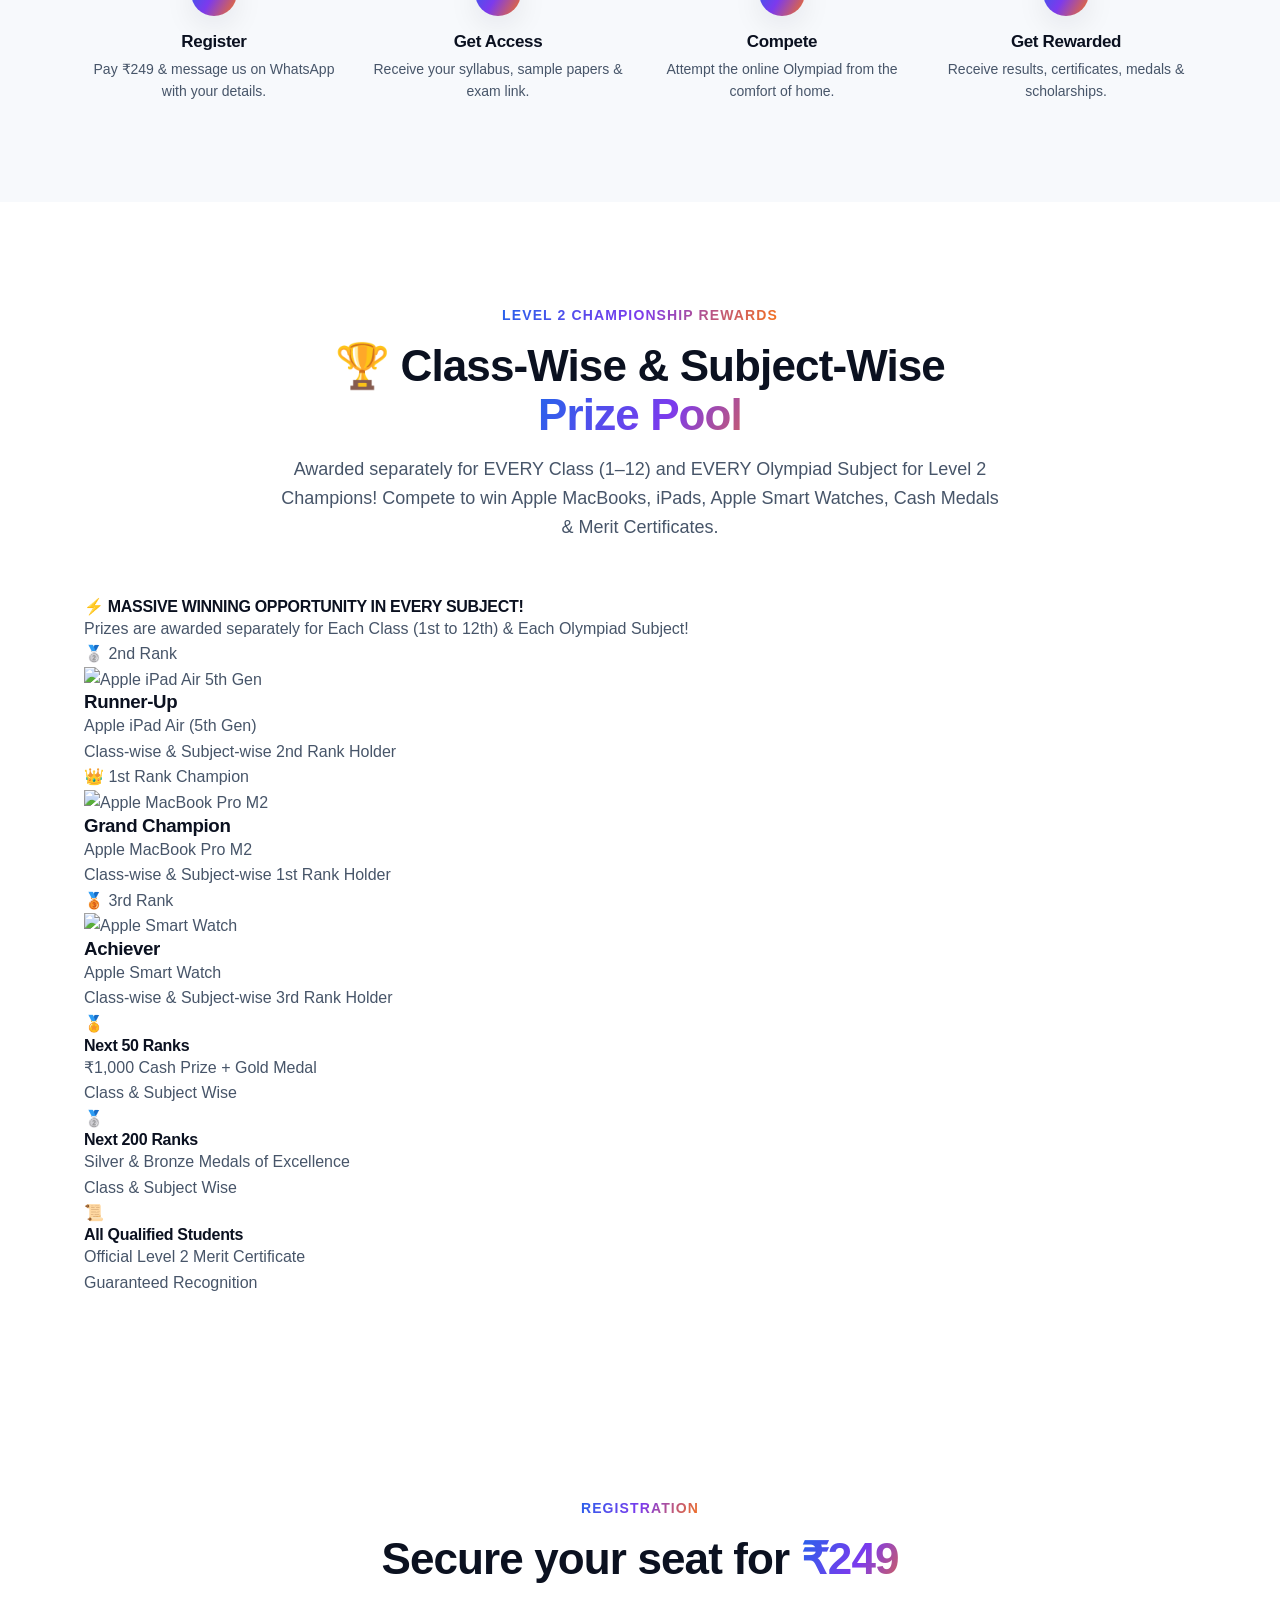
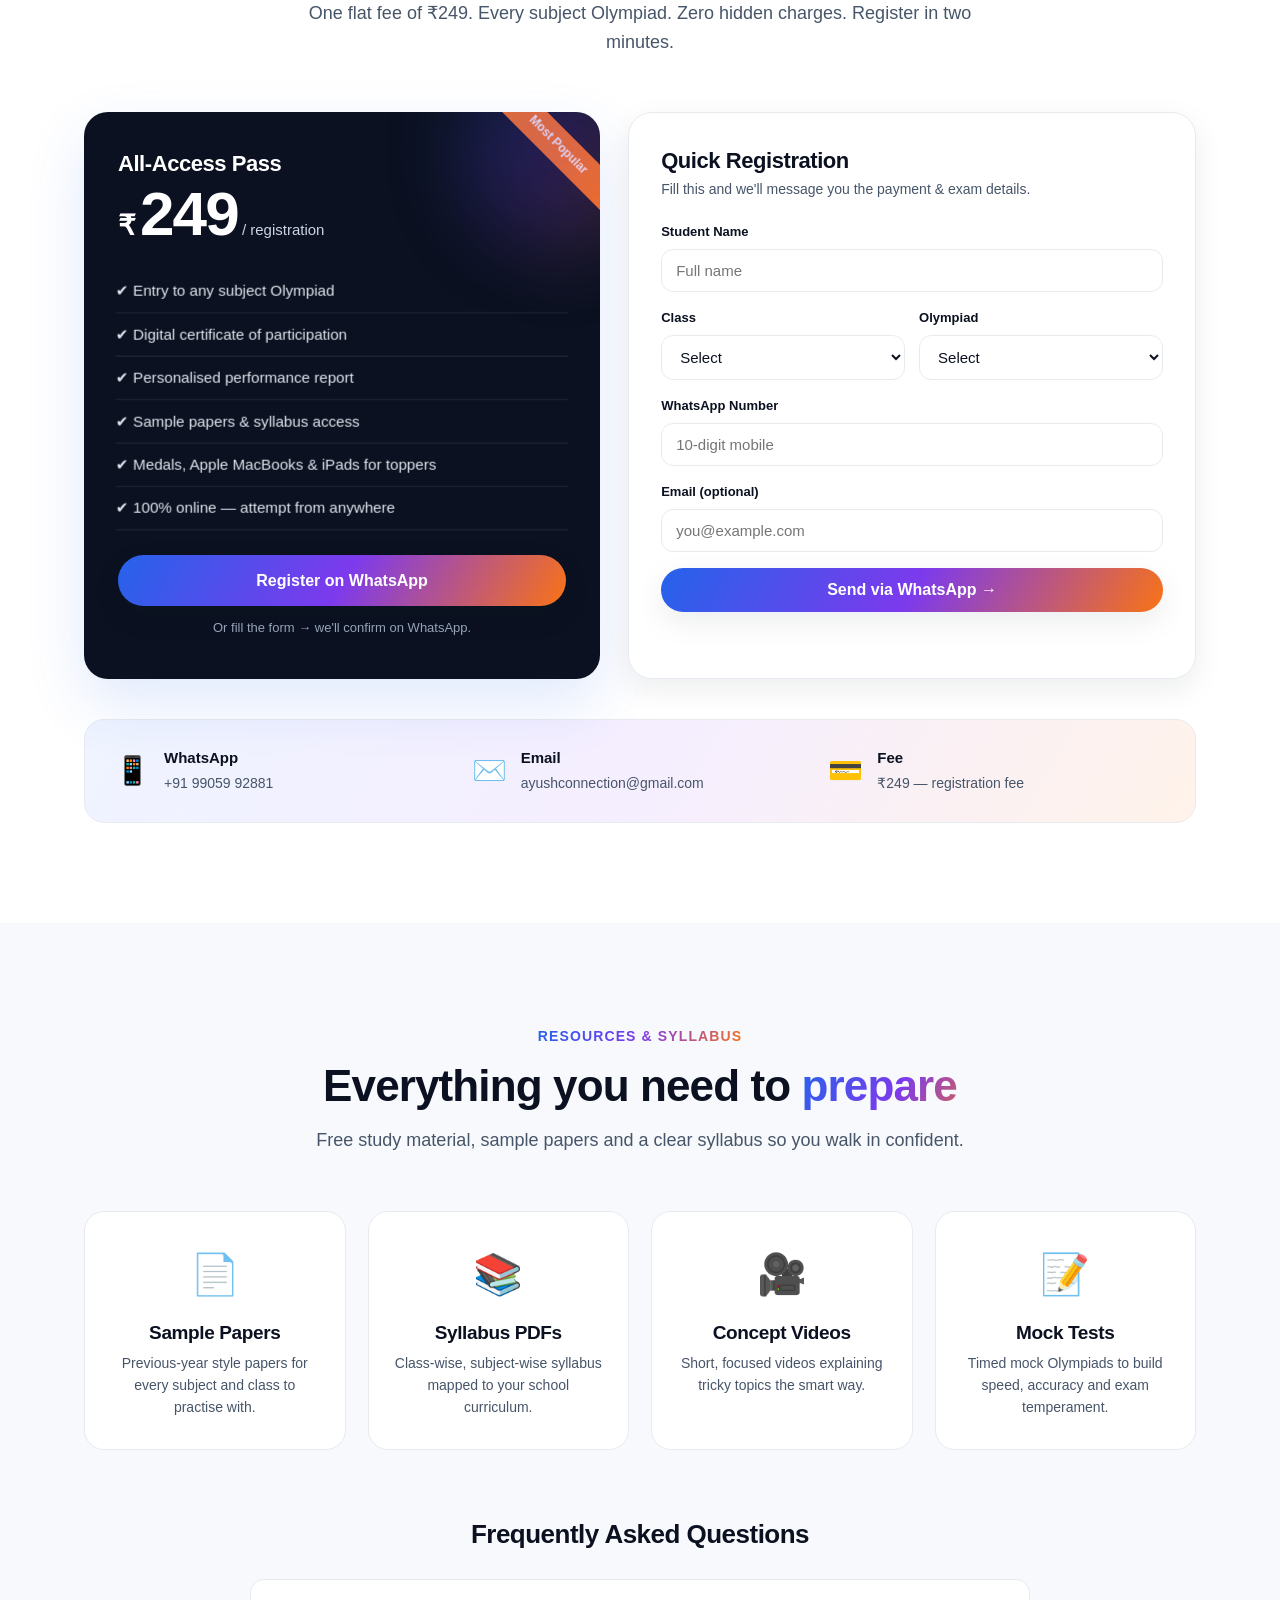
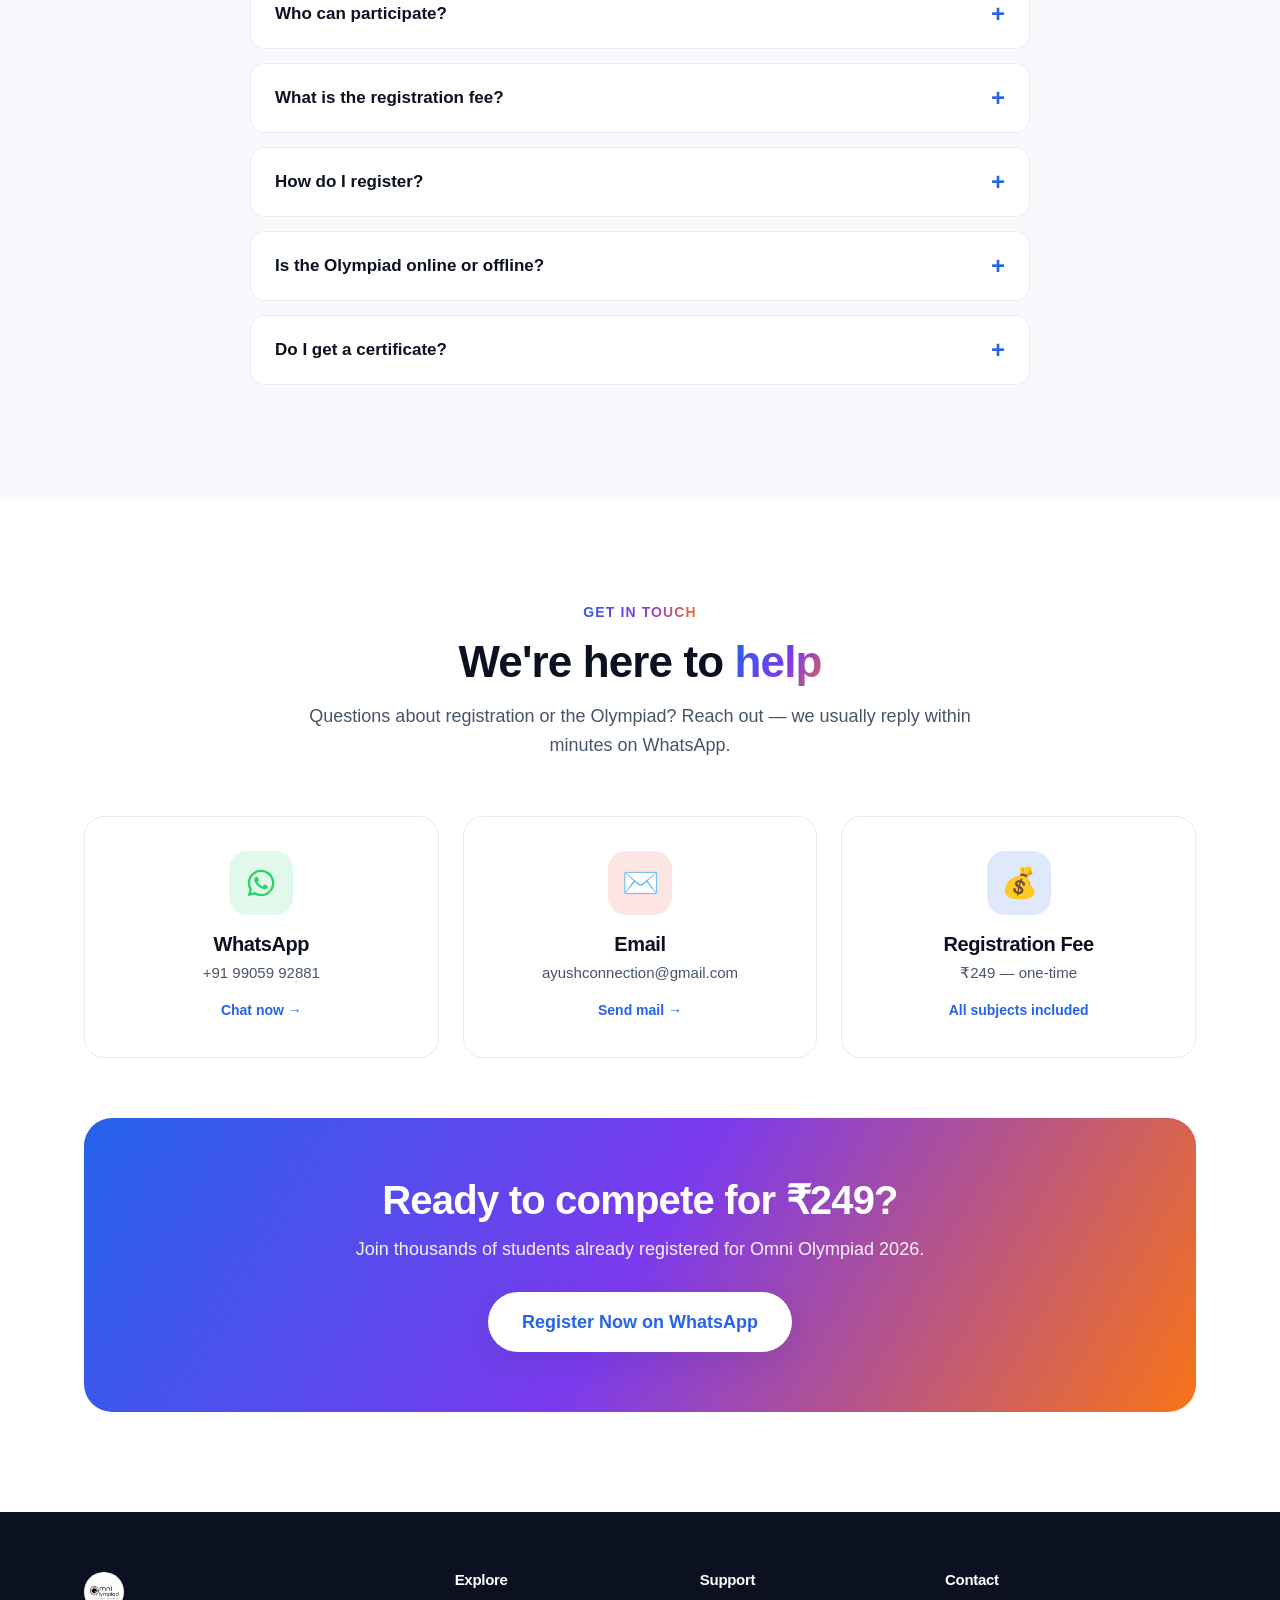
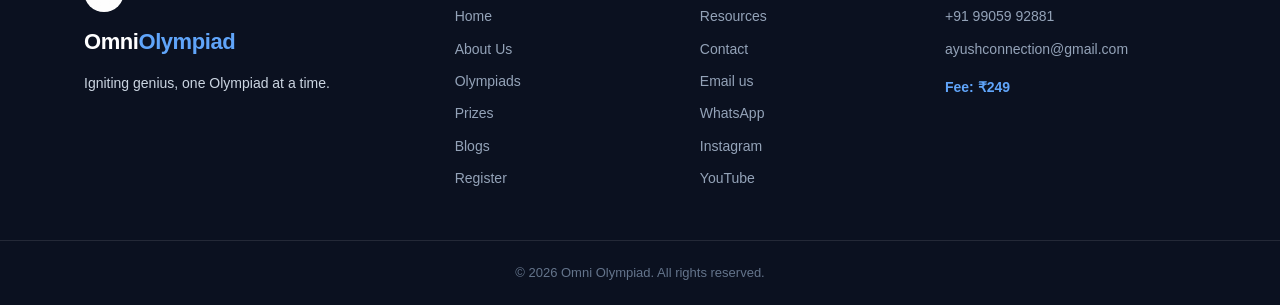
==== commit 9a8d94c9: "Add files via upload" ====
--- a/index.html
+++ b/index.html
@@ -6,9 +6,10 @@
   <meta name="viewport" content="width=device-width, initial-scale=1.0" />
   <meta name="description"
     content="Omni Olympiard — India's premier online Olympiad platform. Register for just ₹249 and challenge your mind across Maths, Science, English, GK and more." />
-  <title>Omni Olympiard</title>
+  <title>Omni Olympiard — India's Premier Online Olympiad Platform</title>
   <link rel="icon" href="assets/logo.jpg" type="image/jpeg" />
   <link rel="stylesheet" href="css/style.css" />
+  <script src="js/owner-photo-data.js"></script>
 </head>
 
 <body>
@@ -26,8 +27,10 @@
 
       <nav class="nav-links" id="navLinks">
         <a href="#home" class="nav-item active" data-link>Home</a>
-        <a href="#about" class="nav-item" data-link>About</a>
+        <a href="#about-us" class="nav-item" data-link>About Us</a>
         <a href="#olympiads" class="nav-item" data-link>Olympiads</a>
+        <a href="#prizes" class="nav-item" data-link>Prizes</a>
+        <a href="blogs.html" class="nav-item">Blogs</a>
         <a href="#register" class="nav-item" data-link>Register</a>
         <a href="#resources" class="nav-item" data-link>Resources</a>
         <a href="#contact" class="nav-item" data-link>Contact</a>
@@ -80,30 +83,30 @@
           <div class="stat"><span class="stat-num" data-count="1200">0</span><span class="stat-label">Schools</span>
           </div>
           <div class="stat"><span class="stat-num" data-count="8">0</span><span class="stat-label">Subjects</span></div>
-          <div class="stat"><span class="stat-num" data-count="249" data-prefix="₹">0</span><span class="stat-label">One
-              Fee</span></div>
-        </div>
-      </div>
-
-      <div class="hero-card reveal" id="heroCard3d">
-        <div class="float-card card-medal">🥇 Rank #1</div>
-
-        <!-- NEW MAST HERO ANIMATION VISUAL -->
-        <div class="hero-visual-mast">
-          <div class="orbital-ring ring-outer"></div>
-          <div class="orbital-ring ring-mid"></div>
-          <div class="orbital-ring ring-inner"></div>
-          <div class="particle p1"></div>
-          <div class="particle p2"></div>
-          <div class="particle p3"></div>
-          <div class="particle p4"></div>
-          <div class="core-glow"></div>
-          <img src="assets/logo.jpg" alt="Omni Olympiad emblem" class="hero-emblem-mast" />
-        </div>
-
-        <div class="hero-card-body">
-          <h3>Season 2026 · Online</h3>
-          <p>Open to Classes 1–12 across India. Digital certificates, medals &amp; scholarships for toppers.</p>
+          <div class="stat"><span class="stat-num" data-count="249" data-prefix="₹">0</span><span class="stat-label">One Fee</span></div>
+        </div>
+      </div>
+
+        <div class="hero-card reveal" id="heroCard3d">
+          <div class="float-card card-medal">🥇 Rank #1</div>
+
+          <!-- NEW MAST HERO ANIMATION VISUAL -->
+          <div class="hero-visual-mast">
+            <div class="orbital-ring ring-outer"></div>
+            <div class="orbital-ring ring-mid"></div>
+            <div class="orbital-ring ring-inner"></div>
+            <div class="particle p1"></div>
+            <div class="particle p2"></div>
+            <div class="particle p3"></div>
+            <div class="particle p4"></div>
+            <div class="core-glow"></div>
+            <img src="assets/logo.jpg" alt="Omni Olympiad emblem" class="hero-emblem-mast" />
+          </div>
+
+          <div class="hero-card-body">
+            <h3>Season 2026 · Online</h3>
+            <p>Open to Classes 1–12 across India. Digital certificates, medals &amp; scholarships for toppers.</p>
+          </div>
         </div>
       </div>
     </div>
@@ -165,6 +168,54 @@
     </div>
   </section>
 
+  <!-- ============ ABOUT US (FOUNDER & OWNER SHOWCASE) ============ -->
+  <section id="about-us" class="section section-founder">
+    <div class="container">
+      <div class="king-founder-top-banner reveal" id="kingFounderBanner">
+        <div class="king-photo-wrap">
+          <div class="king-photo-frame">
+            <img id="ownerPhotoImg" src="assets/owner.jpg" alt="King of Olympiad - Founder & Owner" class="king-photo-img" />
+            <div class="king-photo-glow"></div>
+          </div>
+        </div>
+
+        <div class="king-info-wrap">
+          <div class="king-badge-row">
+            <span class="king-pill">👑 Founder &amp; Chief Educator</span>
+            <span class="king-pill-gold">★ India's #1 Olympiad Mentor</span>
+          </div>
+          <h2 class="king-title">
+            Popularly known as <span class="gold-gradient">👑 King of Olympiad</span>
+          </h2>
+          <div class="king-roles">
+            <span class="role-tag">🌟 Mentor of Thousands of Students</span>
+            <span class="role-tag">✍️ Writer</span>
+            <span class="role-tag">📚 Author</span>
+            <span class="role-tag">🎭 Poet</span>
+            <span class="role-tag">🎓 Educator</span>
+          </div>
+          <p class="king-bio">
+            Guiding students across India to national &amp; international Olympiad glory with innovative learning, passion, and mentorship.
+          </p>
+          <div class="king-socials">
+            <a href="https://www.instagram.com/omniolympiad?igsh=bmRhMXpkcGR3bXU5" target="_blank" rel="noopener" class="social-btn instagram-btn" aria-label="Instagram">
+              <svg viewBox="0 0 24 24" width="20" height="20" fill="currentColor">
+                <path d="M12 2.163c3.204 0 3.584.012 4.85.07 3.252.148 4.771 1.691 4.919 4.919.058 1.265.069 1.645.069 4.849 0 3.205-.012 3.584-.069 4.849-.07-3.26-.149-4.771-1.699-4.919-4.92-.058-1.265-.07-1.644-.07-4.849 0-3.204.013-3.583.07-4.849.149-3.227 1.664-4.771 4.919-4.919 1.266-.057 1.645-.069 4.849-.069zm0-2.163c-3.259 0-3.667.014-4.947.072-4.358.2-6.78 2.618-6.98 6.98-.059 1.281-.073 1.689-.073 4.948 0 3.259.014 3.668.072 4.948.2 4.358 2.618 6.78 6.98 6.98 1.281.058 1.689.072 4.948.072 3.259 0 3.668-.014 4.948-.072 4.354-.2 6.782-2.618 6.979-6.98.059-1.28.073-1.689.073-4.948 0-3.259-.014-3.667-.072-4.947-.196-4.354-2.617-6.78-6.979-6.98-1.281-.059-1.69-.073-4.949-.073zm0 5.838c-3.403 0-6.162 2.759-6.162 6.162s2.759 6.163 6.162 6.163 6.162-2.759 6.162-6.163c0-3.403-2.759-6.162-6.162-6.162zm0 10.162c-2.209 0-4-1.79-4-4 0-2.209 1.791-4 4-4s4 1.791 4 4c0 2.21-1.791 4-4 4zm6.406-11.845c-.796 0-1.441.645-1.441 1.44s.645 1.44 1.441 1.44c.795 0 1.439-.645 1.439-1.44s-.644-1.44-1.439-1.44z"/>
+              </svg>
+              <span>Follow on Instagram</span>
+            </a>
+            <a href="https://youtube.com/@omniolympiad?si=1il4mmzqBZZZl0Ib" target="_blank" rel="noopener" class="social-btn youtube-btn" aria-label="YouTube">
+              <svg viewBox="0 0 24 24" width="22" height="22" fill="currentColor">
+                <path d="M23.498 6.186a3.016 3.016 0 0 0-2.122-2.136C19.505 3.545 12 3.545 12 3.545s-7.505 0-9.377.505A3.017 3.017 0 0 0 .502 6.186C0 8.07 0 12 0 12s0 3.93.502 5.814a3.016 3.016 0 0 0 2.122 2.136c1.871.505 9.376.505 9.376.505s7.505 0 9.377-.505a3.015 3.015 0 0 0 2.122-2.136C24 15.93 24 12 24 12s0-3.93-.502-5.814zM9.545 15.568V8.432L15.818 12l-6.273 3.568z"/>
+              </svg>
+              <span>Subscribe on YouTube</span>
+            </a>
+          </div>
+        </div>
+      </div>
+    </div>
+  </section>
+
   <!-- ============ OLYMPIADS ============ -->
   <section id="olympiads" class="section section-alt">
     <div class="container">
@@ -250,13 +301,104 @@
     </div>
   </section>
 
+  <!-- ============ PRIZE TIER / REWARDS ============ -->
+  <section id="prizes" class="section section-prizes">
+    <div class="container">
+      <div class="section-head reveal">
+        <span class="eyebrow">Level 2 Championship Rewards</span>
+        <h2>🏆 Class-Wise &amp; Subject-Wise <span class="gradient-text">Prize Pool</span></h2>
+        <p class="section-lead">
+          Awarded separately for EVERY Class (1–12) and EVERY Olympiad Subject for Level 2 Champions!
+          Compete to win Apple MacBooks, iPads, Apple Smart Watches, Cash Medals &amp; Merit Certificates.
+        </p>
+      </div>
+
+      <div class="prizes-banner-note reveal">
+        <h4>⚡ MASSIVE WINNING OPPORTUNITY IN EVERY SUBJECT!</h4>
+        <p>Prizes are awarded separately for Each Class (1st to 12th) &amp; Each Olympiad Subject!</p>
+      </div>
+
+      <!-- 3D Podium Grid for Top 3 Ranks -->
+      <div class="podium-grid reveal">
+        <!-- 2nd Rank Card -->
+        <div class="podium-card podium-2nd">
+          <div>
+            <span class="podium-rank-badge badge-2nd">🥈 2nd Rank</span>
+            <div class="podium-product-wrap">
+              <img src="https://images.unsplash.com/photo-1544244015-0df4b3ffc6b0?auto=format&fit=crop&w=800&q=80" alt="Apple iPad Air 5th Gen" class="podium-product-img" loading="lazy" />
+            </div>
+            <h3 class="podium-prize-title">Runner-Up</h3>
+            <div class="podium-model">Apple iPad Air (5th Gen)</div>
+          </div>
+          <p class="podium-desc">Class-wise &amp; Subject-wise 2nd Rank Holder</p>
+        </div>
+
+        <!-- 1st Rank Card (Center / Elevated) -->
+        <div class="podium-card podium-1st">
+          <div>
+            <span class="podium-rank-badge badge-1st">👑 1st Rank Champion</span>
+            <div class="podium-product-wrap">
+              <img src="https://images.unsplash.com/photo-1517336714731-489689fd1ca8?auto=format&fit=crop&w=800&q=80" alt="Apple MacBook Pro M2" class="podium-product-img" loading="lazy" />
+            </div>
+            <h3 class="podium-prize-title">Grand Champion</h3>
+            <div class="podium-model">Apple MacBook Pro M2</div>
+          </div>
+          <p class="podium-desc">Class-wise &amp; Subject-wise 1st Rank Holder</p>
+        </div>
+
+        <!-- 3rd Rank Card -->
+        <div class="podium-card podium-3rd">
+          <div>
+            <span class="podium-rank-badge badge-3rd">🥉 3rd Rank</span>
+            <div class="podium-product-wrap">
+              <img src="https://images.unsplash.com/photo-1546868871-7041f2a55e12?auto=format&fit=crop&w=800&q=80" alt="Apple Smart Watch" class="podium-product-img" loading="lazy" />
+            </div>
+            <h3 class="podium-prize-title">Achiever</h3>
+            <div class="podium-model">Apple Smart Watch</div>
+          </div>
+          <p class="podium-desc">Class-wise &amp; Subject-wise 3rd Rank Holder</p>
+        </div>
+      </div>
+
+      <!-- Extended Prize Tiers Grid -->
+      <div class="prize-list-grid reveal">
+        <div class="prize-tier-card">
+          <div class="tier-ico ico-gold">🏅</div>
+          <div class="tier-content">
+            <h4>Next 50 Ranks</h4>
+            <p>₹1,000 Cash Prize + Gold Medal</p>
+            <span class="tier-tag">Class &amp; Subject Wise</span>
+          </div>
+        </div>
+
+        <div class="prize-tier-card">
+          <div class="tier-ico ico-silver">🥈</div>
+          <div class="tier-content">
+            <h4>Next 200 Ranks</h4>
+            <p>Silver &amp; Bronze Medals of Excellence</p>
+            <span class="tier-tag">Class &amp; Subject Wise</span>
+          </div>
+        </div>
+
+        <div class="prize-tier-card">
+          <div class="tier-ico ico-cert">📜</div>
+          <div class="tier-content">
+            <h4>All Qualified Students</h4>
+            <p>Official Level 2 Merit Certificate</p>
+            <span class="tier-tag">Guaranteed Recognition</span>
+          </div>
+        </div>
+      </div>
+    </div>
+  </section>
+
   <!-- ============ REGISTER ============ -->
   <section id="register" class="section">
     <div class="container">
       <div class="section-head reveal">
         <span class="eyebrow">Registration</span>
         <h2>Secure your seat for <span class="gradient-text">₹249</span></h2>
-        <p class="section-lead">One flat fee. Every subject Olympiad. Zero hidden charges. Register in two minutes.</p>
+        <p class="section-lead">One flat fee of ₹249. Every subject Olympiad. Zero hidden charges. Register in two minutes.</p>
       </div>
 
       <div class="register-wrap">
@@ -270,10 +412,10 @@
             <li>✔ Digital certificate of participation</li>
             <li>✔ Personalised performance report</li>
             <li>✔ Sample papers &amp; syllabus access</li>
-            <li>✔ Medals &amp; scholarships for toppers</li>
+            <li>✔ Medals, Apple MacBooks &amp; iPads for toppers</li>
             <li>✔ 100% online — attempt from anywhere</li>
           </ul>
-          <a href="https://wa.me/919905992881?text=Hi%20Omni%20Olympiad!%20I%20want%20to%20get%20the%20All-Access%20Pass%20for%20%E2%82%B9249.%20Please%20share%20the%20registration%20form%20and%20payment%20details."
+          <a href="https://wa.me/919905992881?text=Hi%20Omni%20Olympiad!%20I%20want%20to%20register%20for%20the%20Olympiad%20(%E2%82%B9249).%20Please%20share%20the%20registration%20form%20and%20payment%20details."
             target="_blank" rel="noopener" class="btn btn-primary btn-block">Register on WhatsApp</a>
           <p class="price-note">Or fill the form → we'll confirm on WhatsApp.</p>
         </div>
@@ -325,7 +467,7 @@
           <div><strong>Email</strong><a href="mailto:ayushconnection@gmail.com">ayushconnection@gmail.com</a></div>
         </div>
         <div class="pay-item"><span>💳</span>
-          <div><strong>Fee</strong><span>₹249 — one time</span></div>
+          <div><strong>Fee</strong><span>₹249 — registration fee</span></div>
         </div>
       </div>
     </div>
@@ -449,8 +591,9 @@
       </div>
       <div class="footer-col">
         <h4>Explore</h4>
-        <a href="#home" data-link>Home</a><a href="#about" data-link>About</a>
-        <a href="#olympiads" data-link>Olympiads</a><a href="#register" data-link>Register</a>
+        <a href="#home" data-link>Home</a><a href="#about-us" data-link>About Us</a>
+        <a href="#olympiads" data-link>Olympiads</a><a href="#prizes" data-link>Prizes</a>
+        <a href="blogs.html">Blogs</a><a href="#register" data-link>Register</a>
       </div>
       <div class="footer-col">
         <h4>Support</h4>
@@ -458,6 +601,8 @@
         <a href="mailto:ayushconnection@gmail.com">Email us</a>
         <a href="https://wa.me/919905992881?text=Hi%20Omni%20Olympiad!%20I%20want%20to%20register." target="_blank"
           rel="noopener">WhatsApp</a>
+        <a href="https://www.instagram.com/omniolympiad?igsh=bmRhMXpkcGR3bXU5" target="_blank" rel="noopener">Instagram</a>
+        <a href="https://youtube.com/@omniolympiad?si=1il4mmzqBZZZl0Ib" target="_blank" rel="noopener">YouTube</a>
       </div>
       <div class="footer-col">
         <h4>Contact</h4>
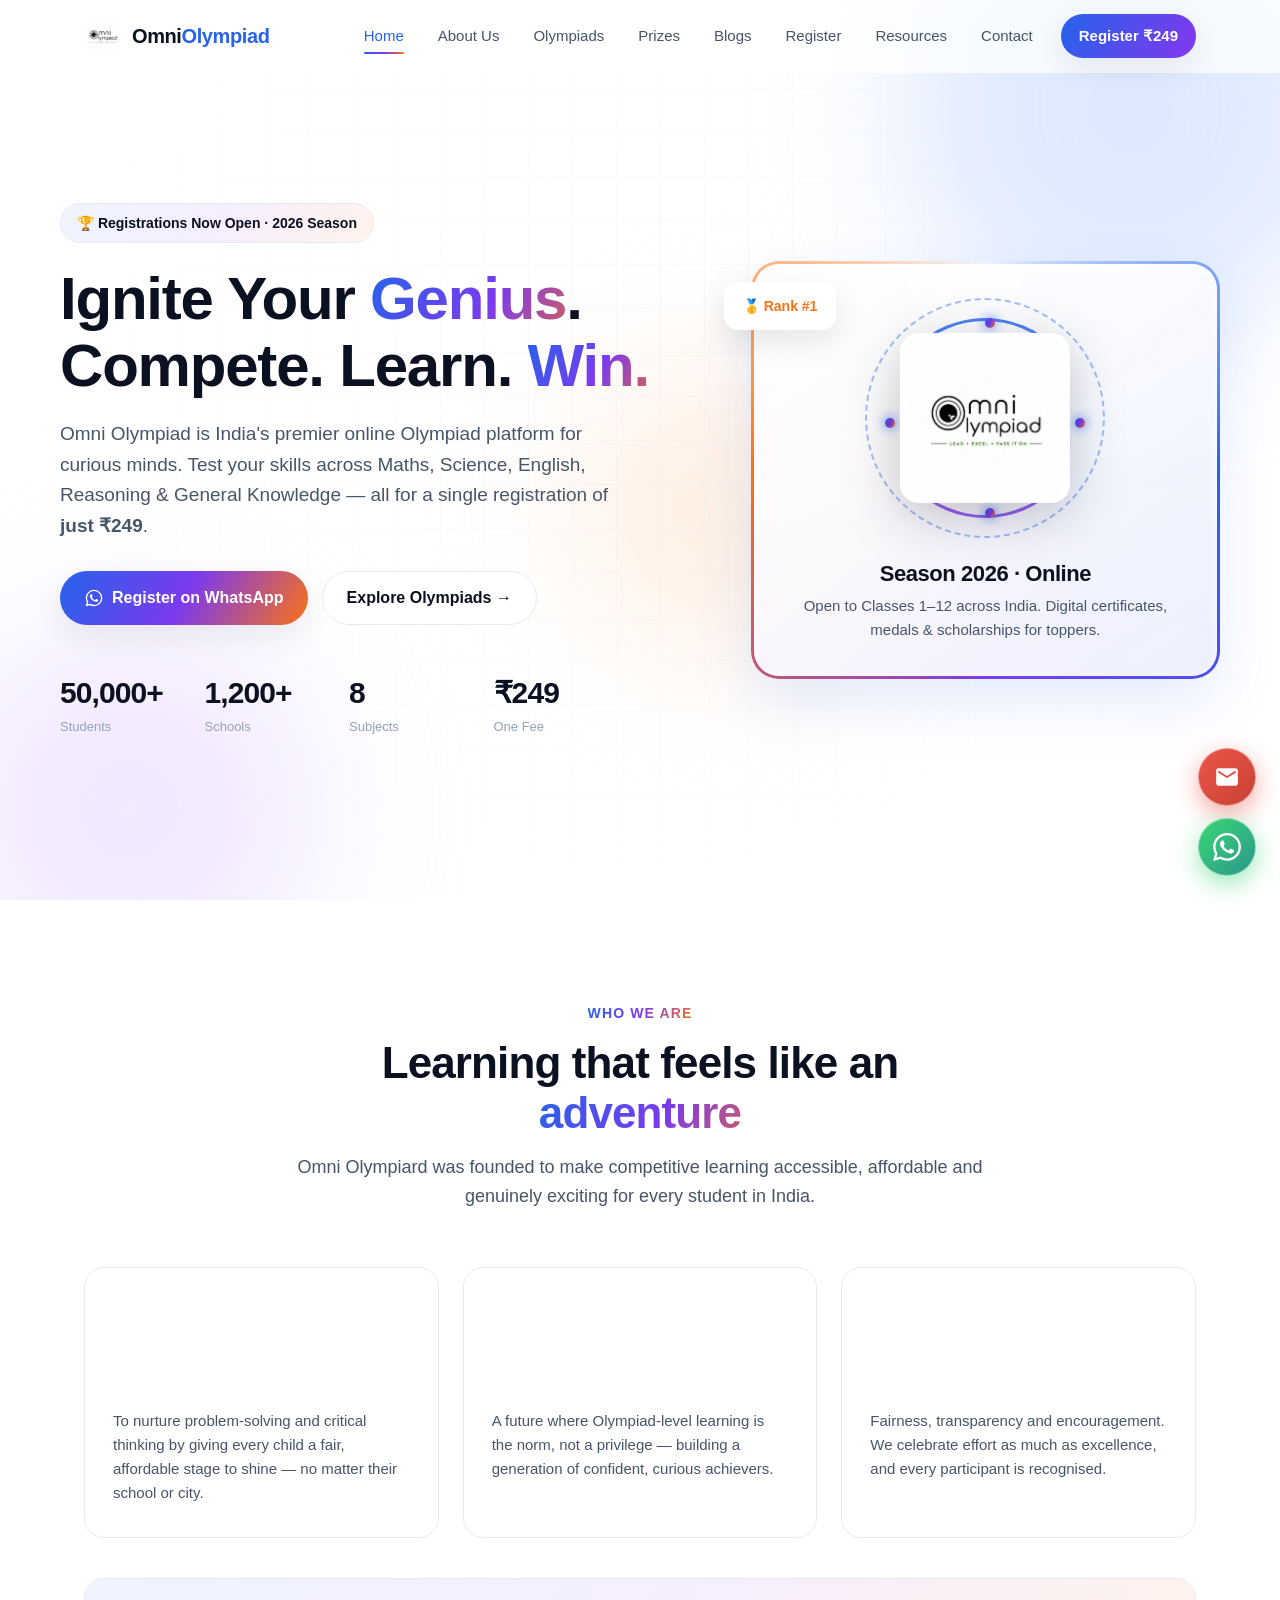
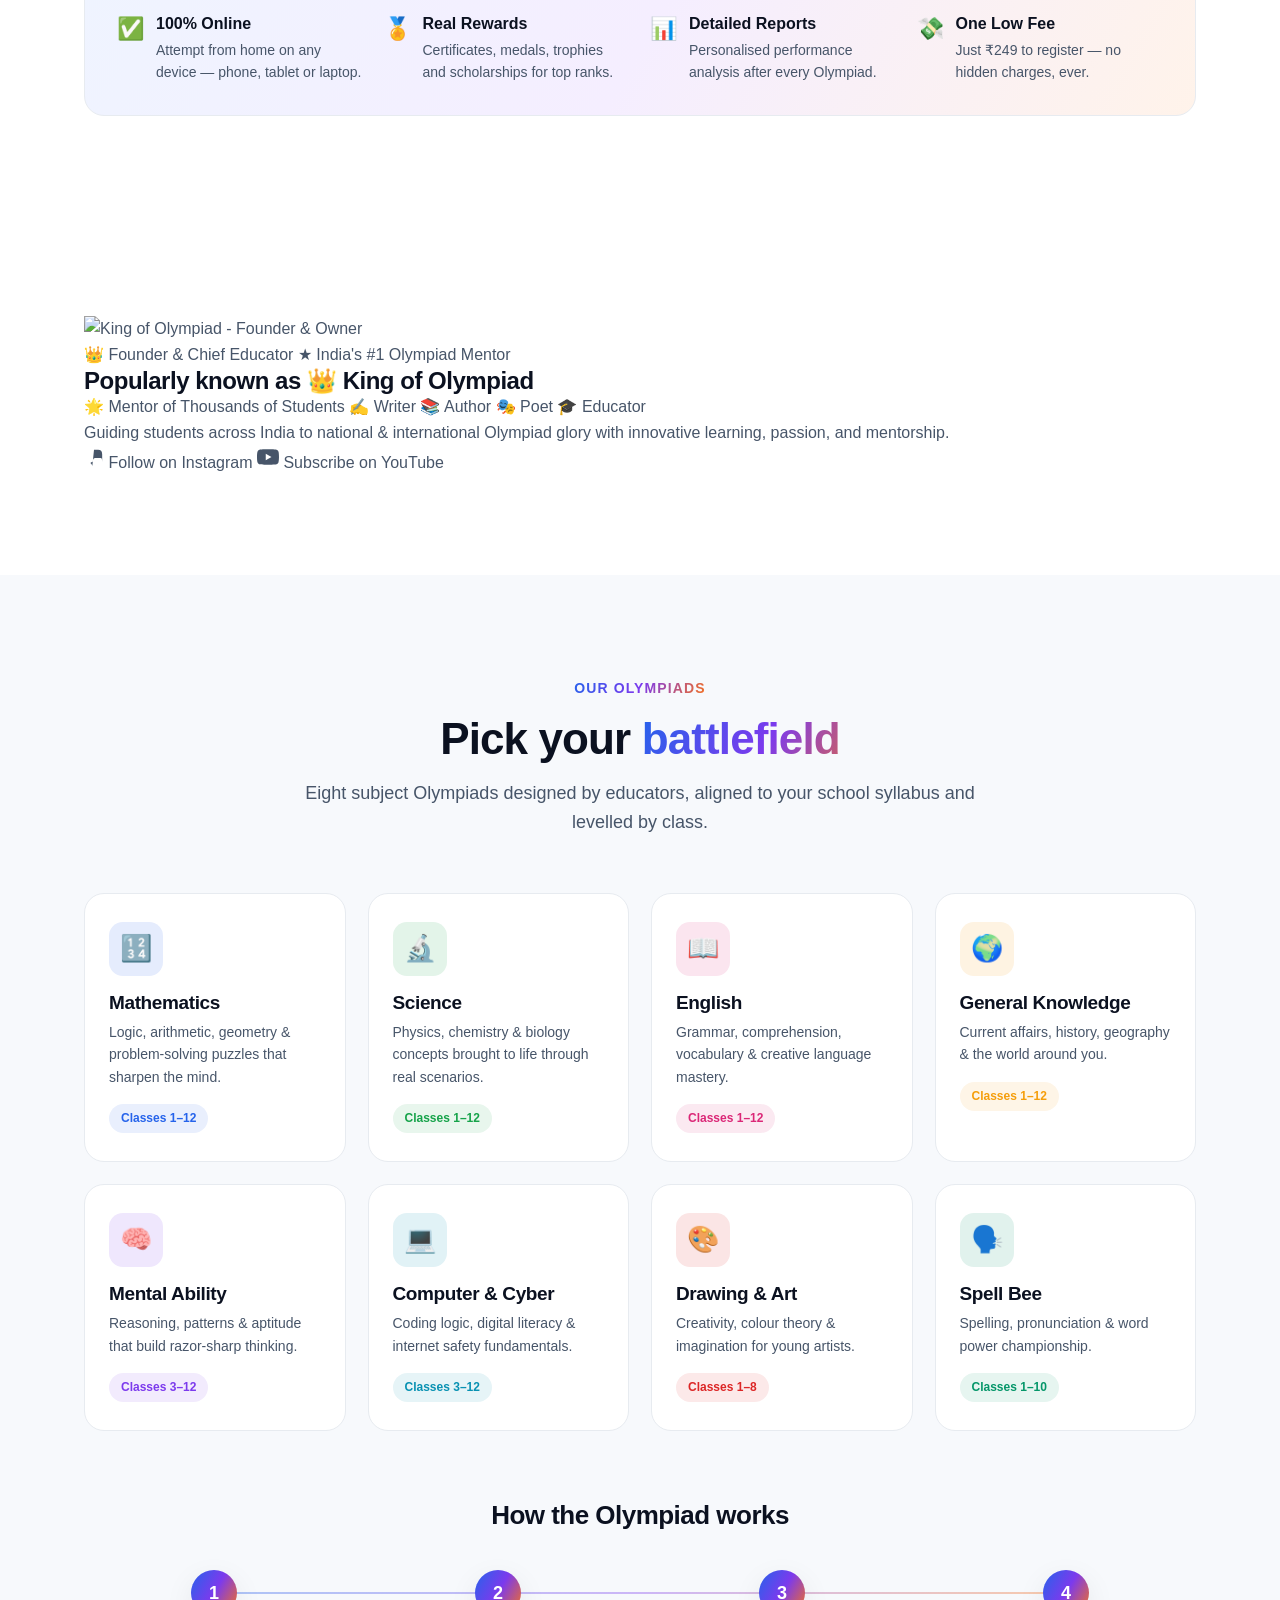
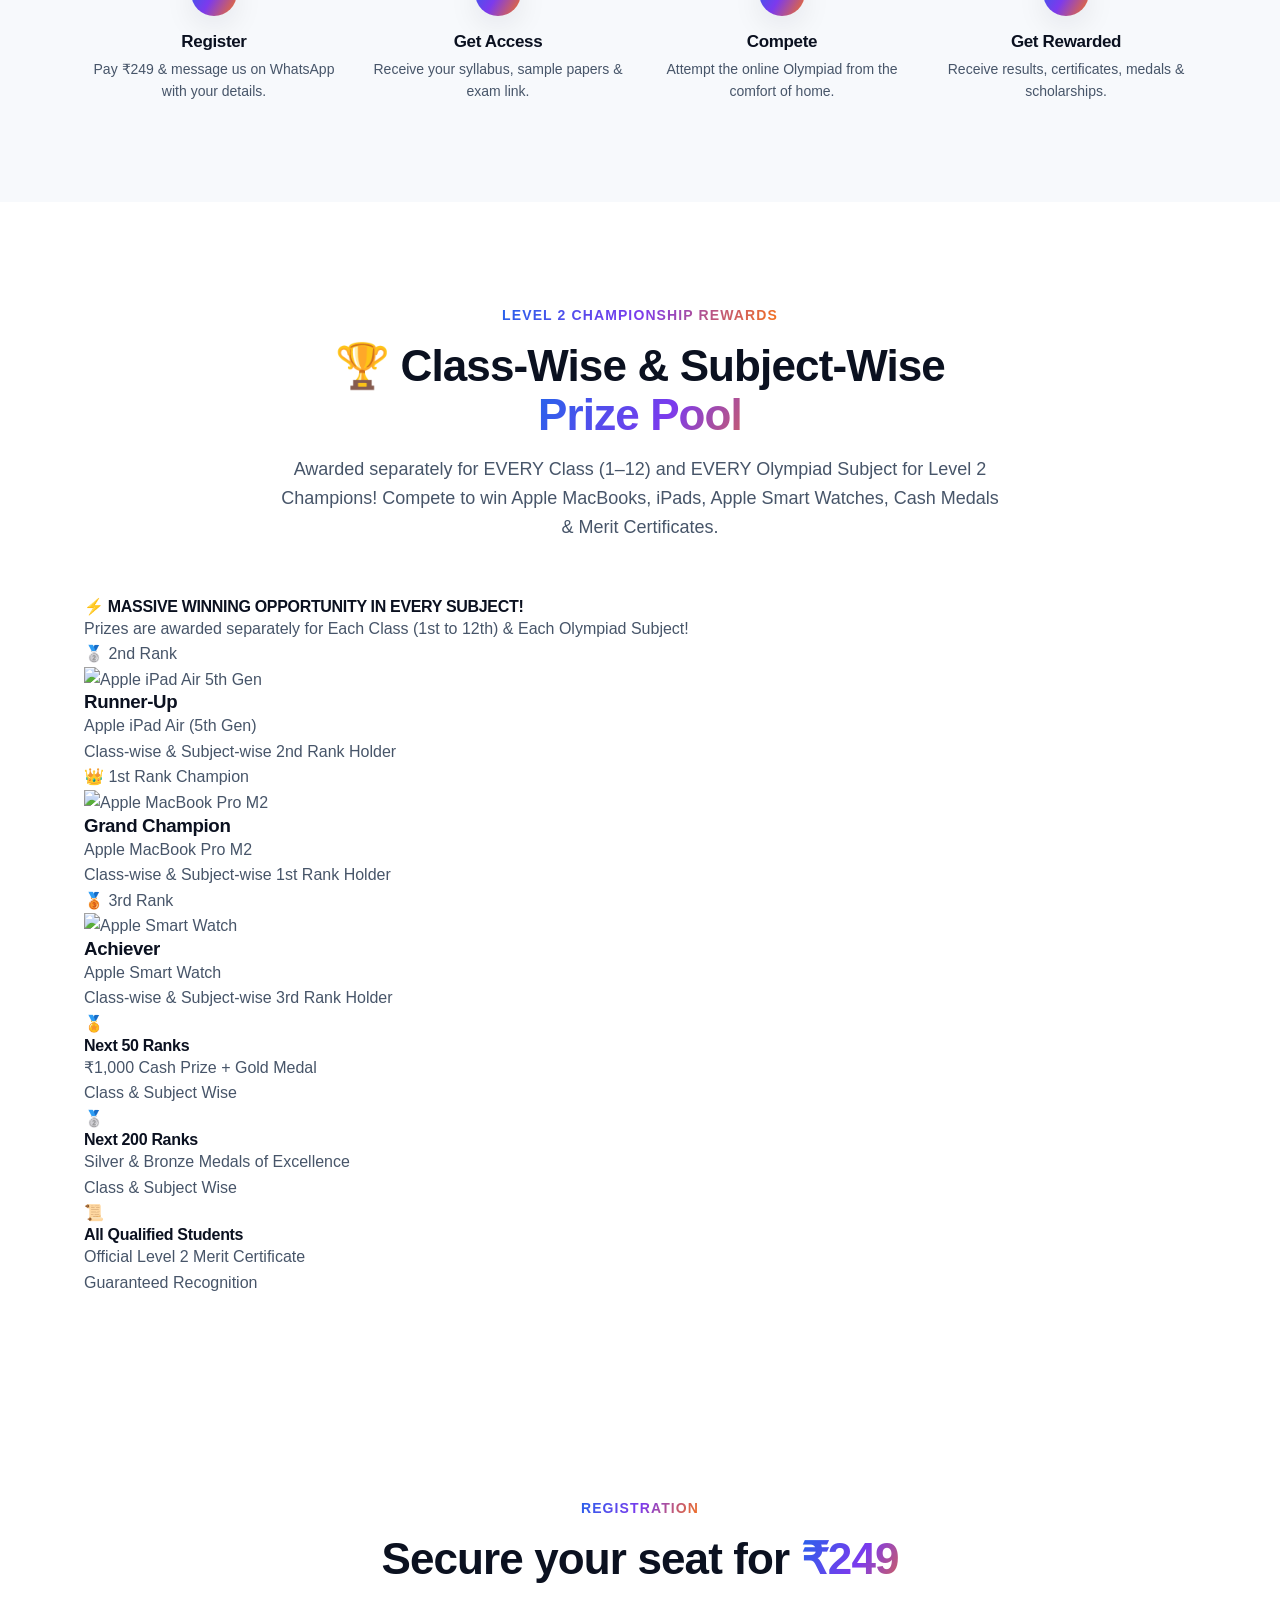
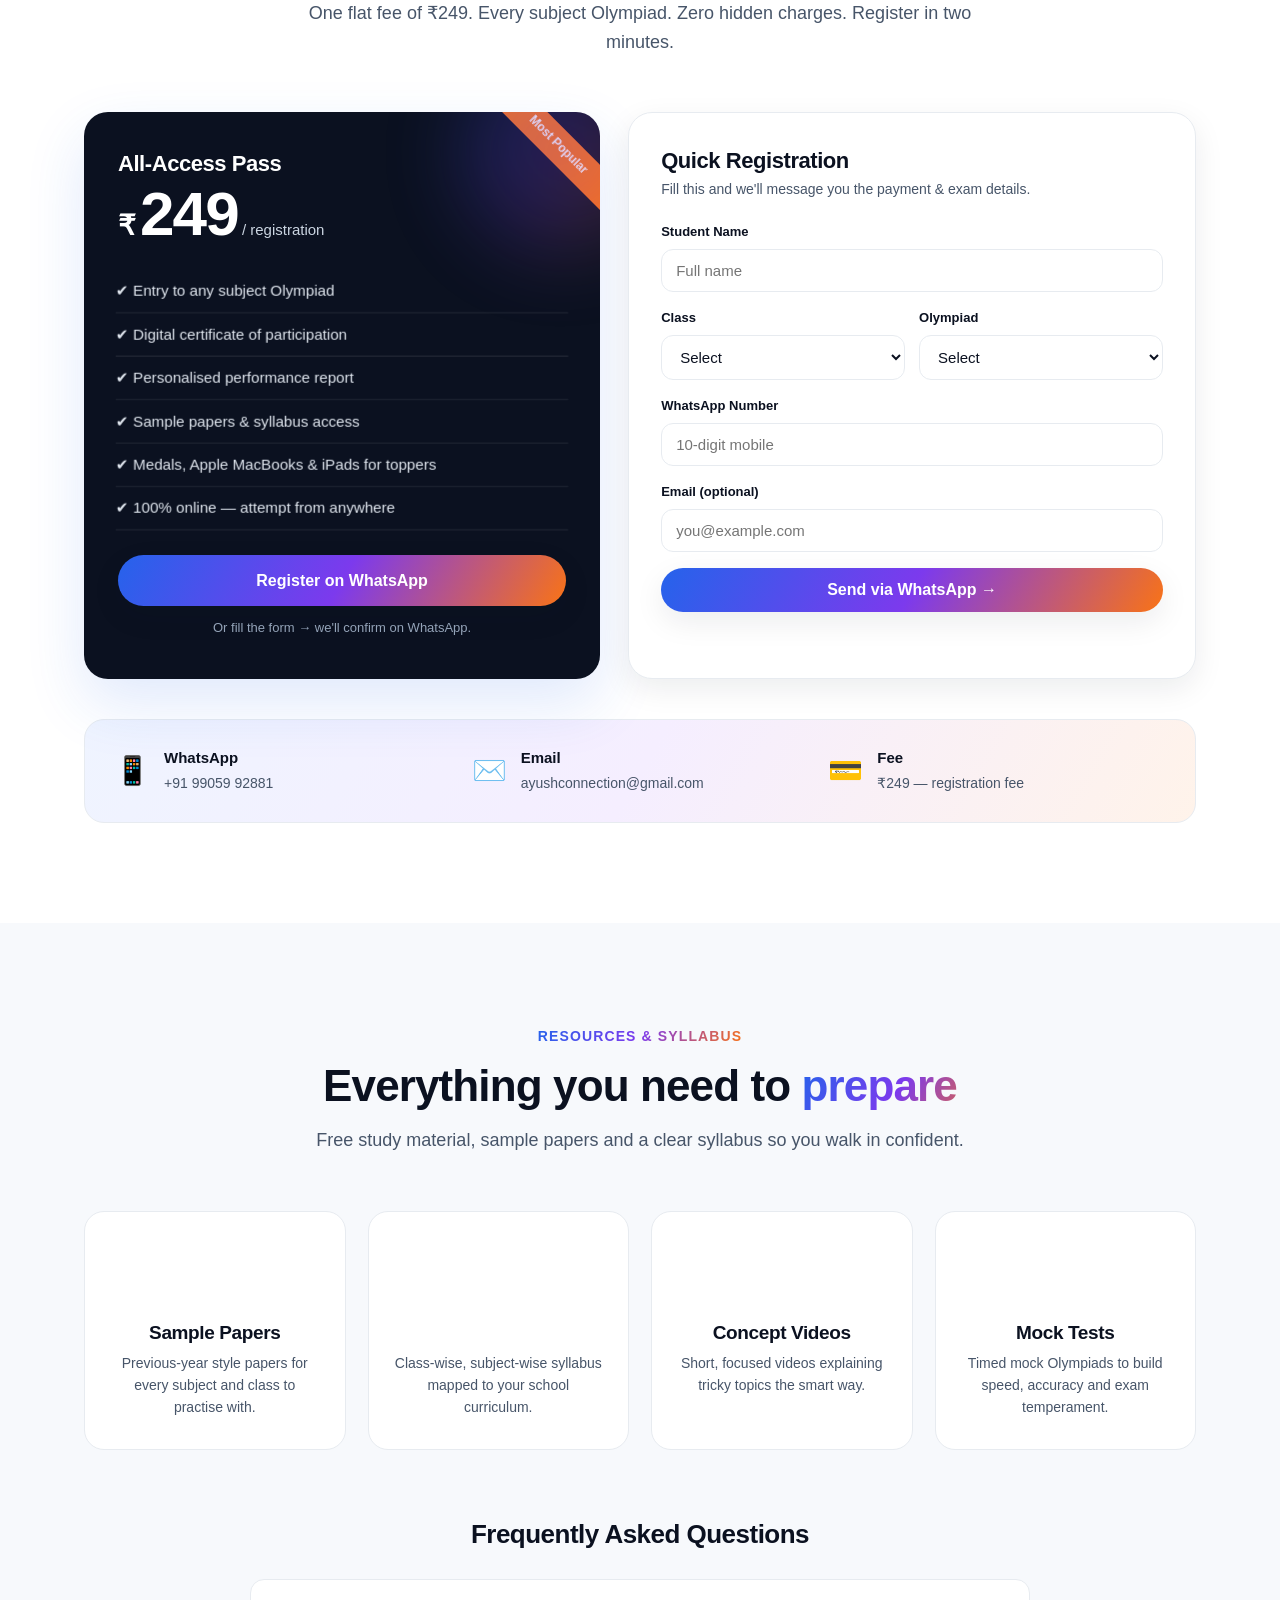
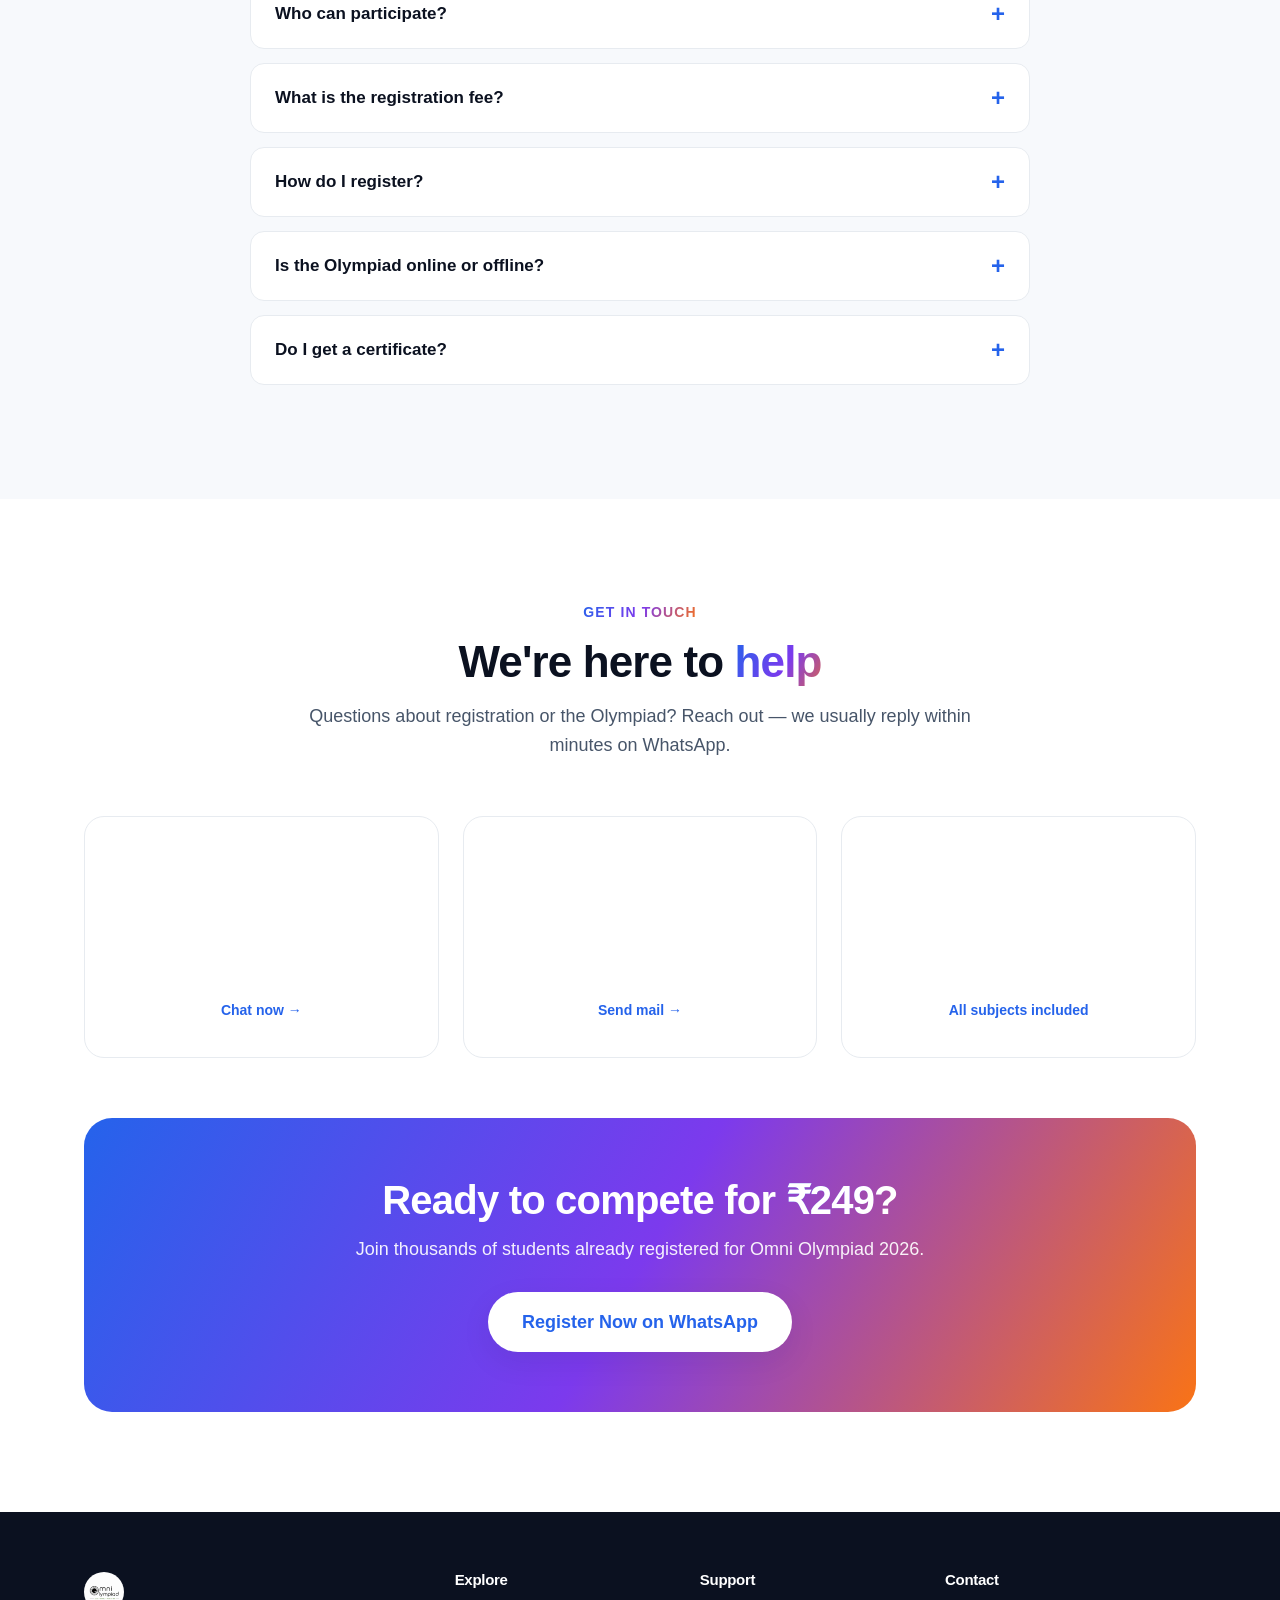
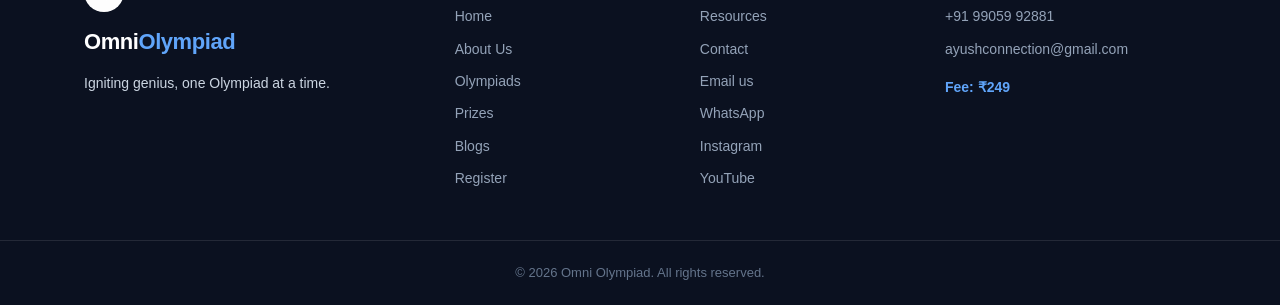
==== commit dd360410: "Add files via upload" ====
--- a/index.html
+++ b/index.html
@@ -174,7 +174,7 @@
       <div class="king-founder-top-banner reveal" id="kingFounderBanner">
         <div class="king-photo-wrap">
           <div class="king-photo-frame">
-            <img id="ownerPhotoImg" src="assets/owner.jpg" alt="King of Olympiad - Founder & Owner" class="king-photo-img" />
+            <img id="ownerPhotoImg" src="assets/owner.jpg" alt="King of Olympiad - Founder & Owner" class="king-photo-img" onerror="this.onerror=null; if(typeof OWNER_PHOTO_BASE64 !== 'undefined') this.src=OWNER_PHOTO_BASE64;" />
             <div class="king-photo-glow"></div>
           </div>
         </div>
@@ -325,7 +325,7 @@
           <div>
             <span class="podium-rank-badge badge-2nd">🥈 2nd Rank</span>
             <div class="podium-product-wrap">
-              <img src="https://images.unsplash.com/photo-1544244015-0df4b3ffc6b0?auto=format&fit=crop&w=800&q=80" alt="Apple iPad Air 5th Gen" class="podium-product-img" loading="lazy" />
+              <img src="assets/ipad.jpg" alt="Apple iPad Air 5th Gen" class="podium-product-img" loading="lazy" onerror="this.onerror=null;this.src='https://images.unsplash.com/photo-1544244015-0df4b3ffc6b0?auto=format&fit=crop&w=800&q=80';" />
             </div>
             <h3 class="podium-prize-title">Runner-Up</h3>
             <div class="podium-model">Apple iPad Air (5th Gen)</div>
@@ -338,7 +338,7 @@
           <div>
             <span class="podium-rank-badge badge-1st">👑 1st Rank Champion</span>
             <div class="podium-product-wrap">
-              <img src="https://images.unsplash.com/photo-1517336714731-489689fd1ca8?auto=format&fit=crop&w=800&q=80" alt="Apple MacBook Pro M2" class="podium-product-img" loading="lazy" />
+              <img src="assets/macbook.jpg" alt="Apple MacBook Pro M2" class="podium-product-img" loading="lazy" onerror="this.onerror=null;this.src='https://images.unsplash.com/photo-1517336714731-489689fd1ca8?auto=format&fit=crop&w=800&q=80';" />
             </div>
             <h3 class="podium-prize-title">Grand Champion</h3>
             <div class="podium-model">Apple MacBook Pro M2</div>
@@ -351,7 +351,7 @@
           <div>
             <span class="podium-rank-badge badge-3rd">🥉 3rd Rank</span>
             <div class="podium-product-wrap">
-              <img src="https://images.unsplash.com/photo-1546868871-7041f2a55e12?auto=format&fit=crop&w=800&q=80" alt="Apple Smart Watch" class="podium-product-img" loading="lazy" />
+              <img src="assets/watch.jpg" alt="Apple Smart Watch" class="podium-product-img" loading="lazy" onerror="this.onerror=null;this.src='https://images.unsplash.com/photo-1546868871-7041f2a55e12?auto=format&fit=crop&w=800&q=80';" />
             </div>
             <h3 class="podium-prize-title">Achiever</h3>
             <div class="podium-model">Apple Smart Watch</div>
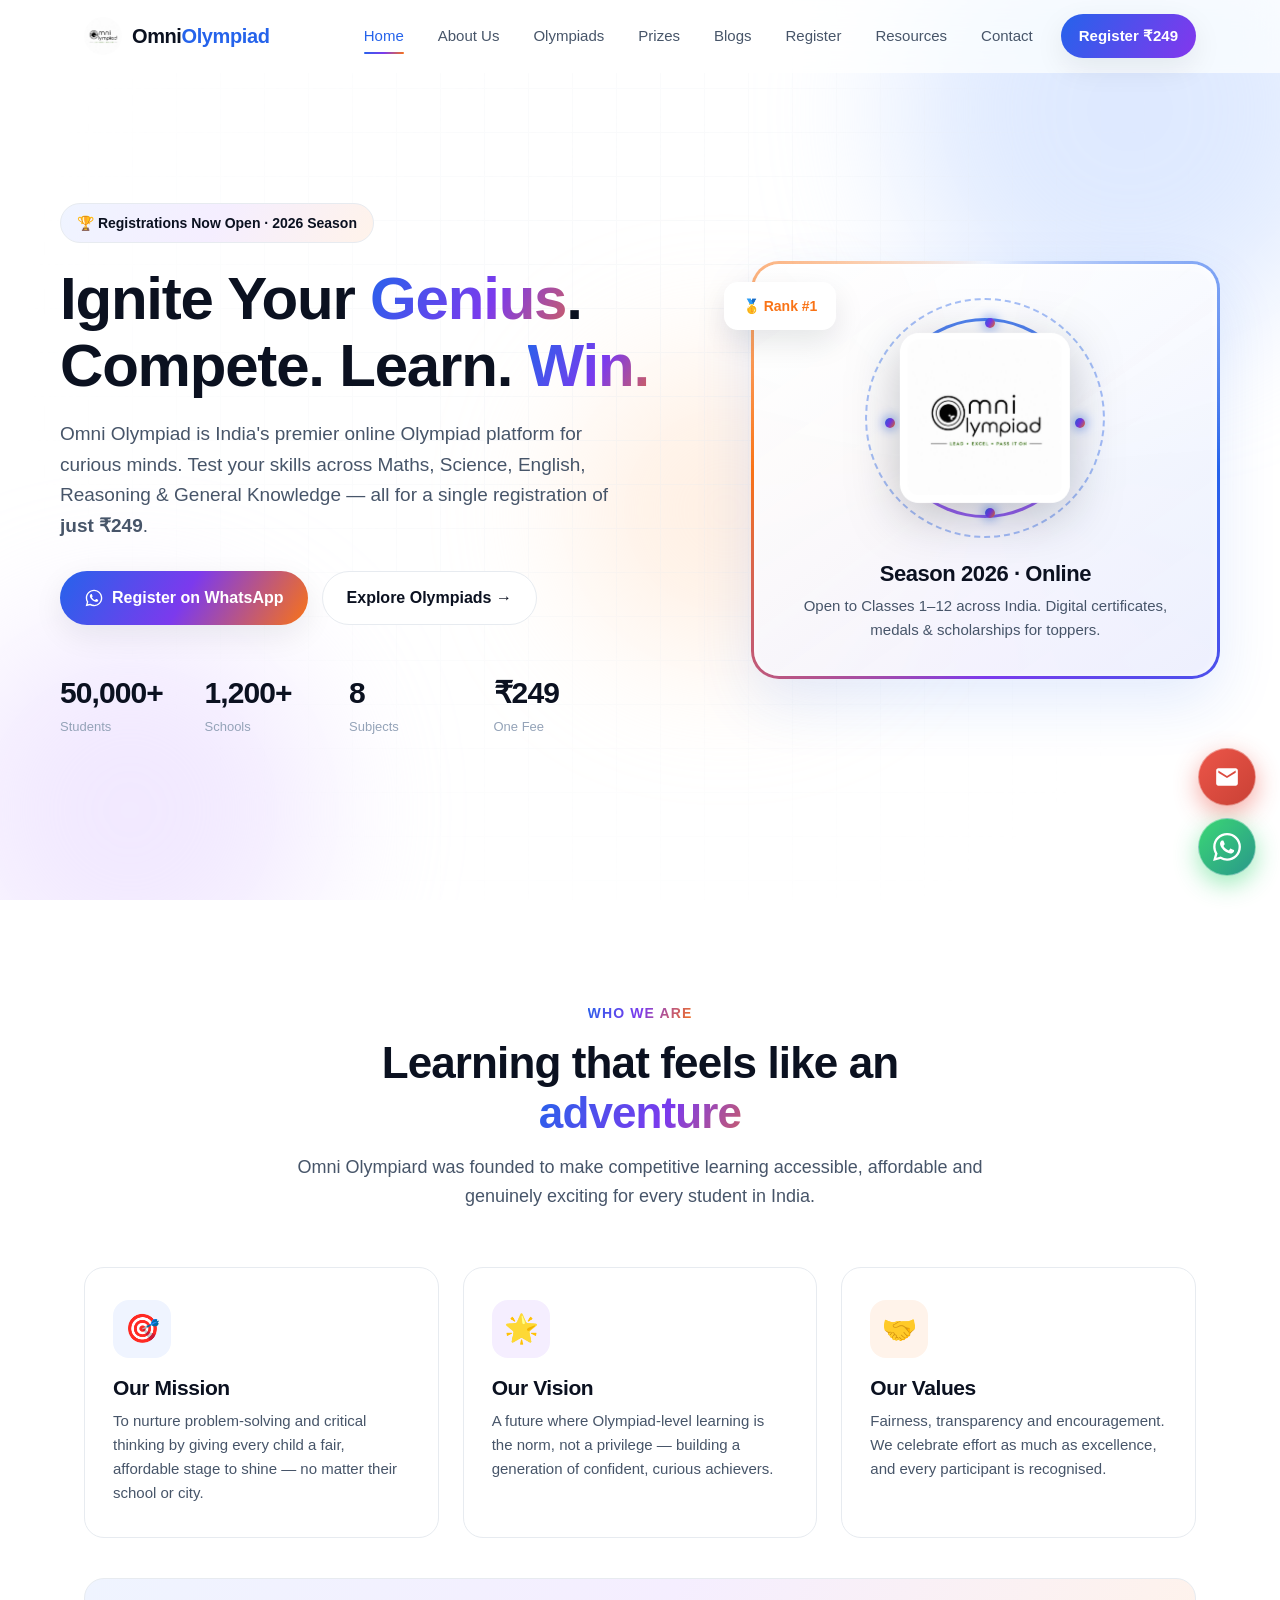
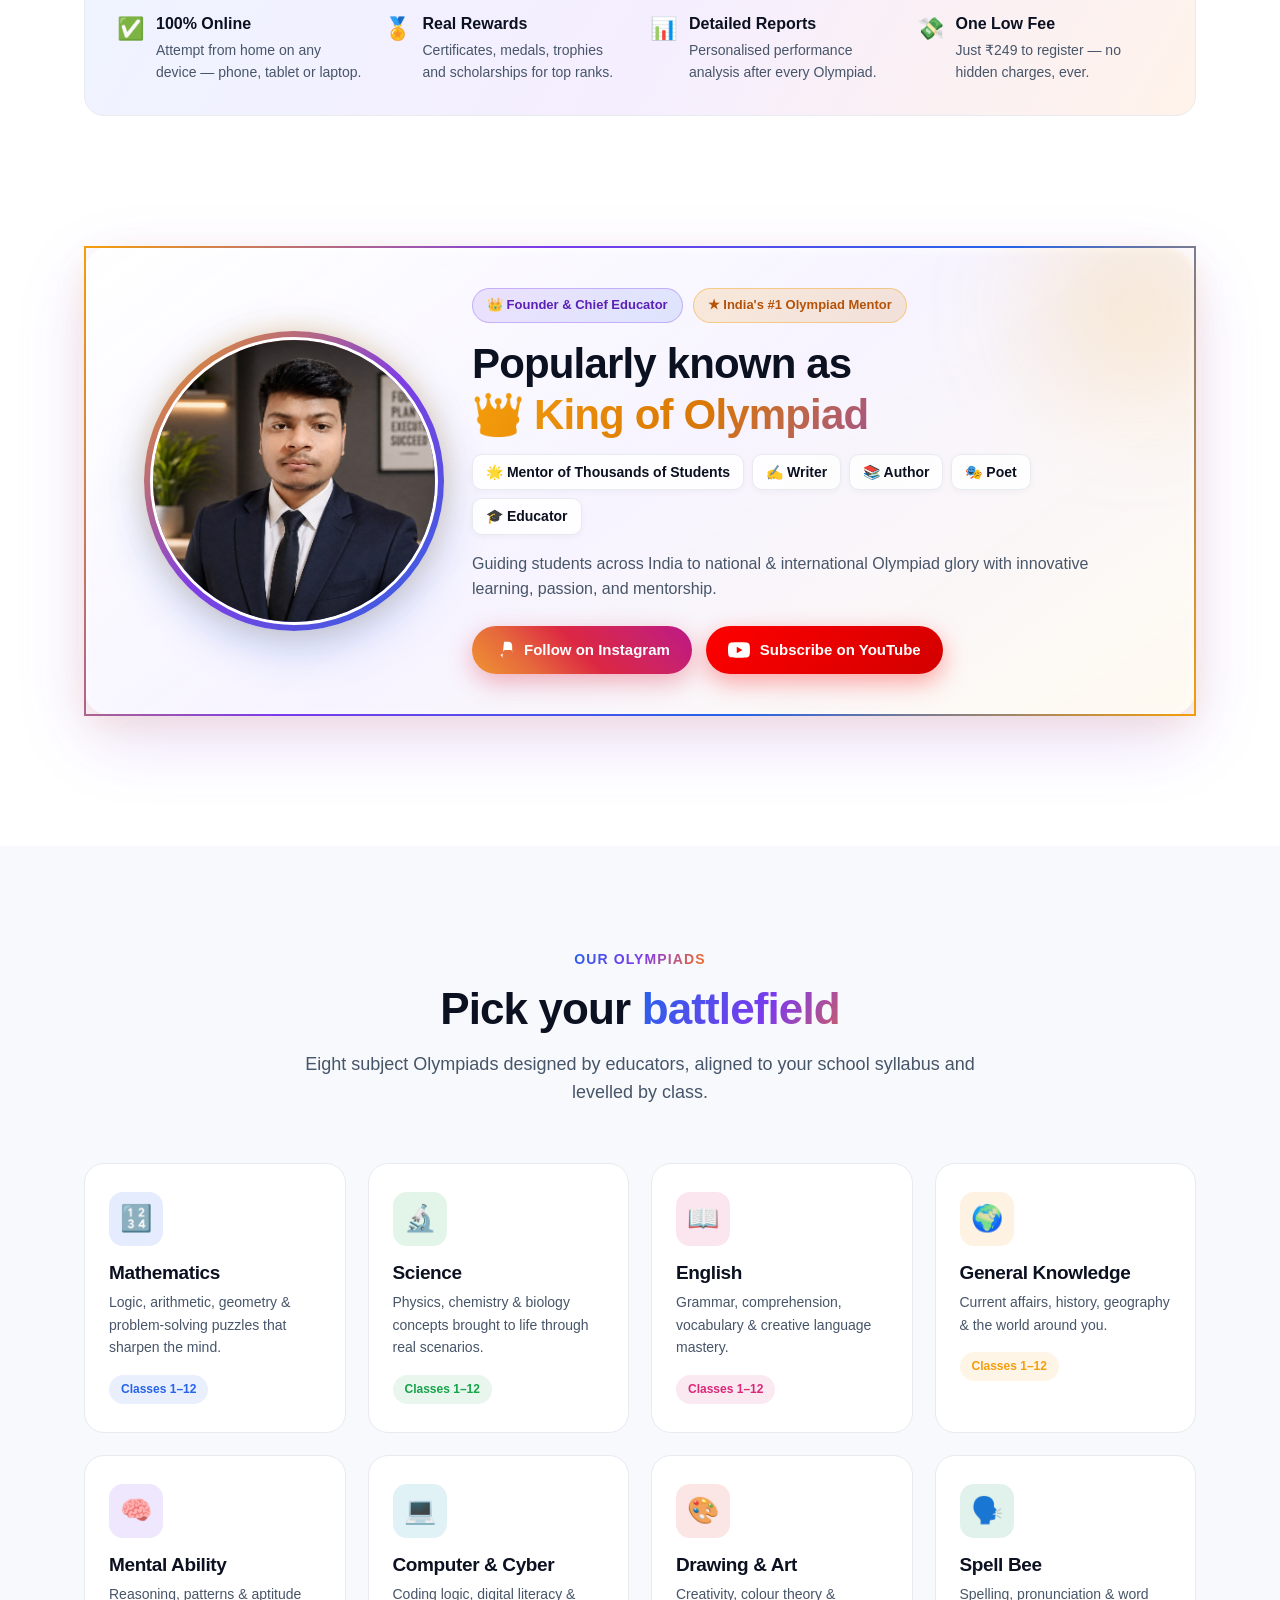
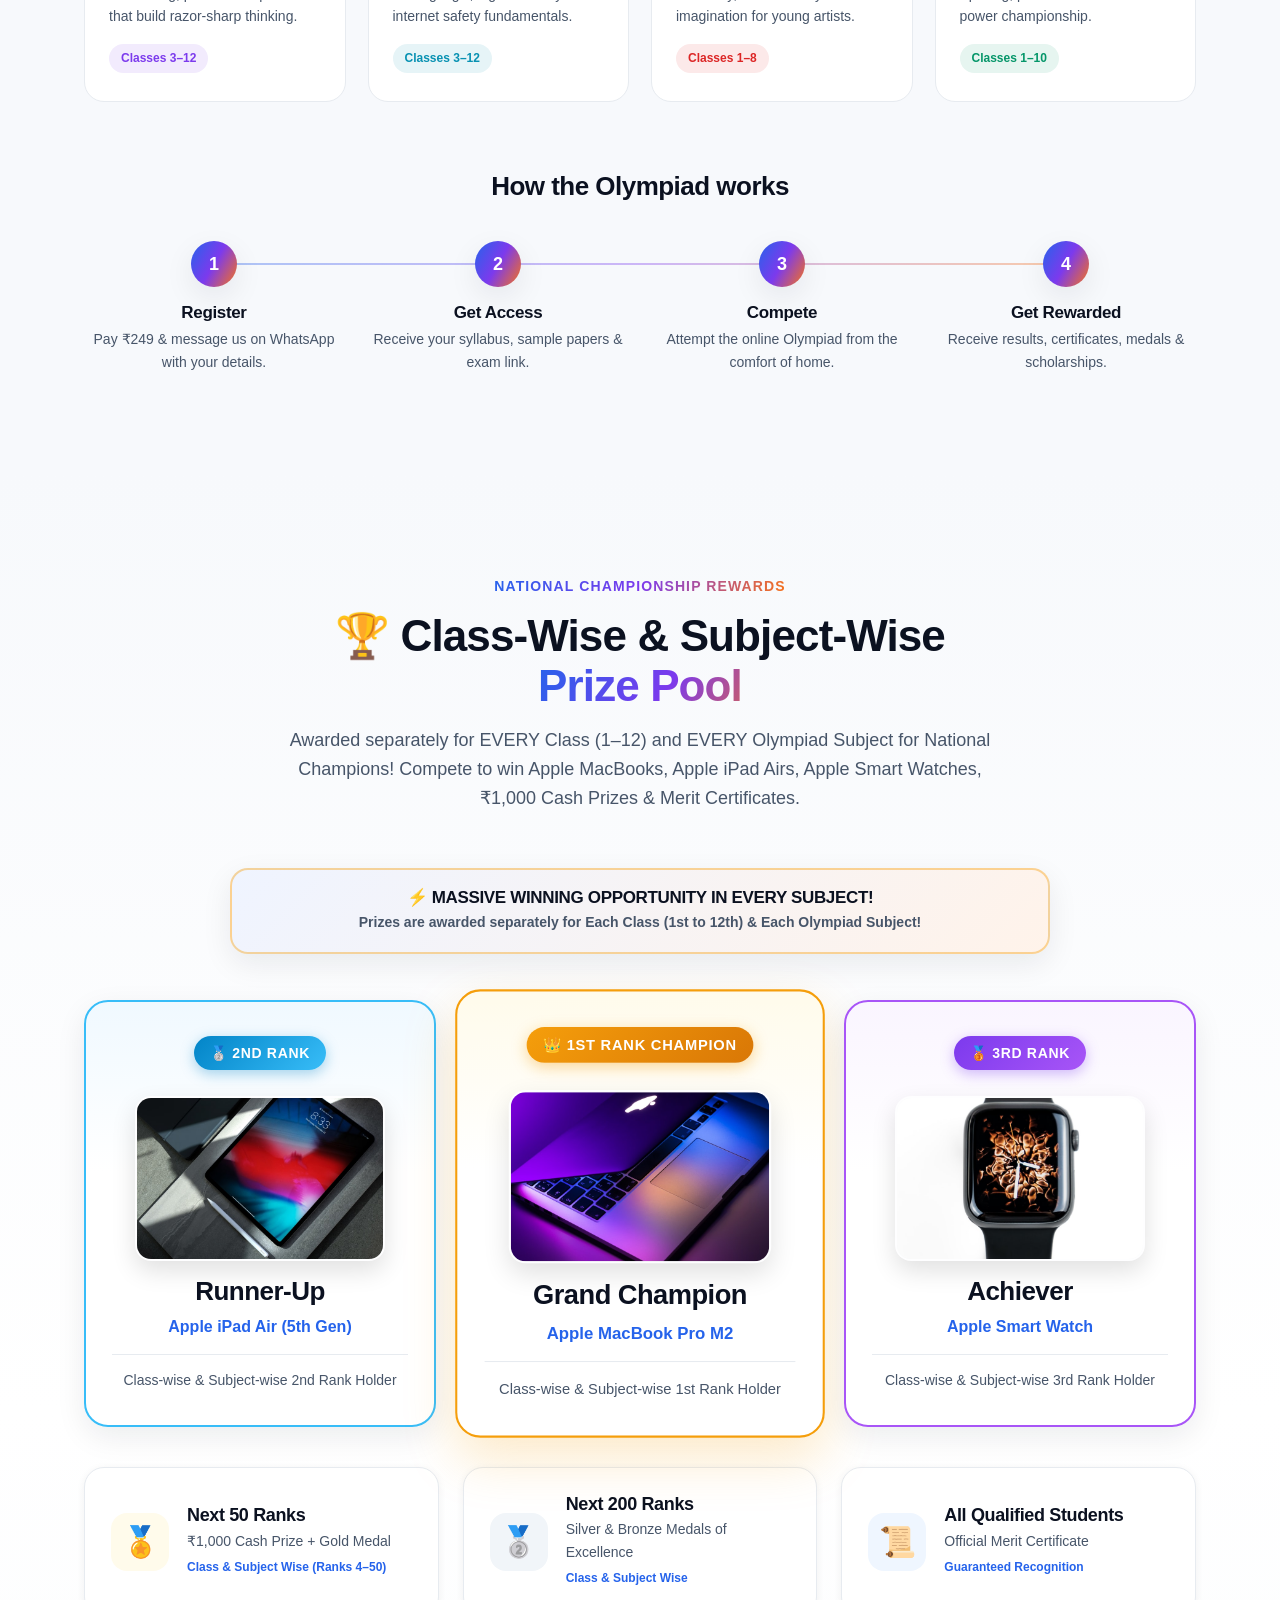
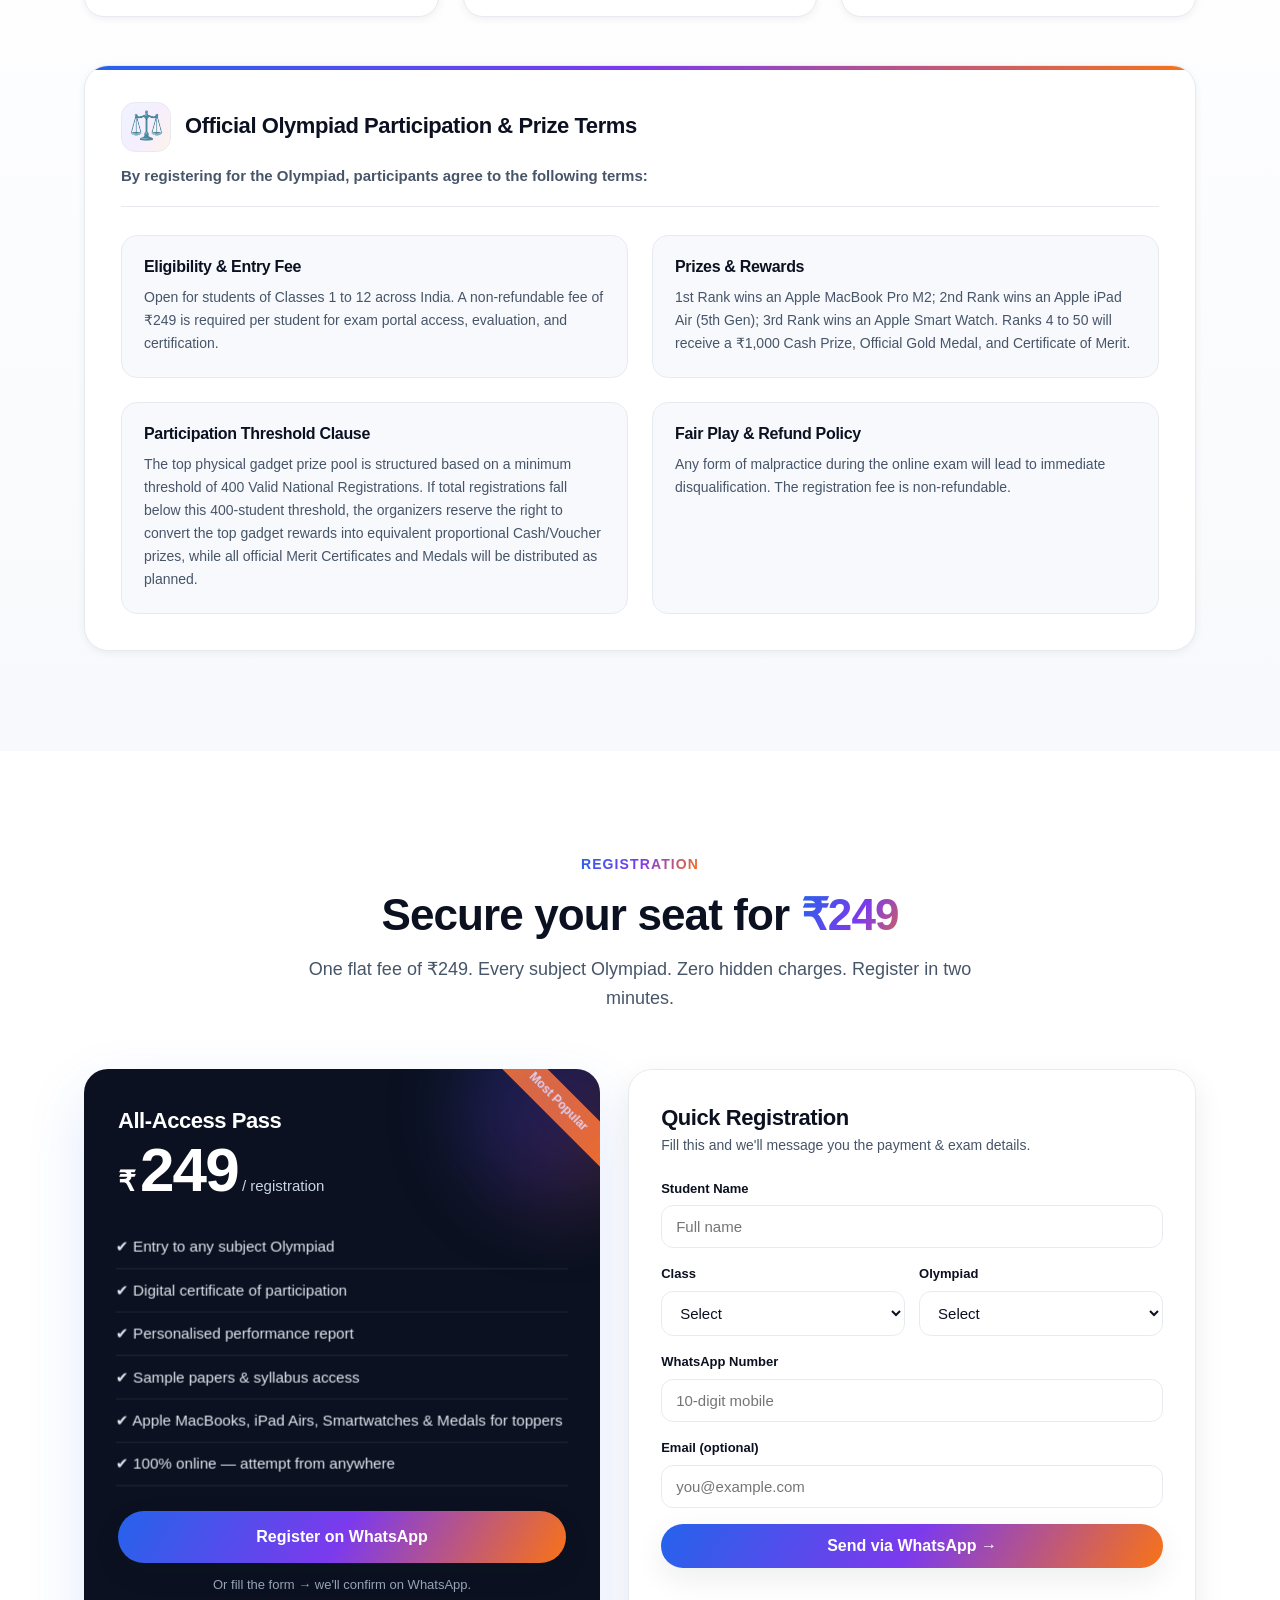
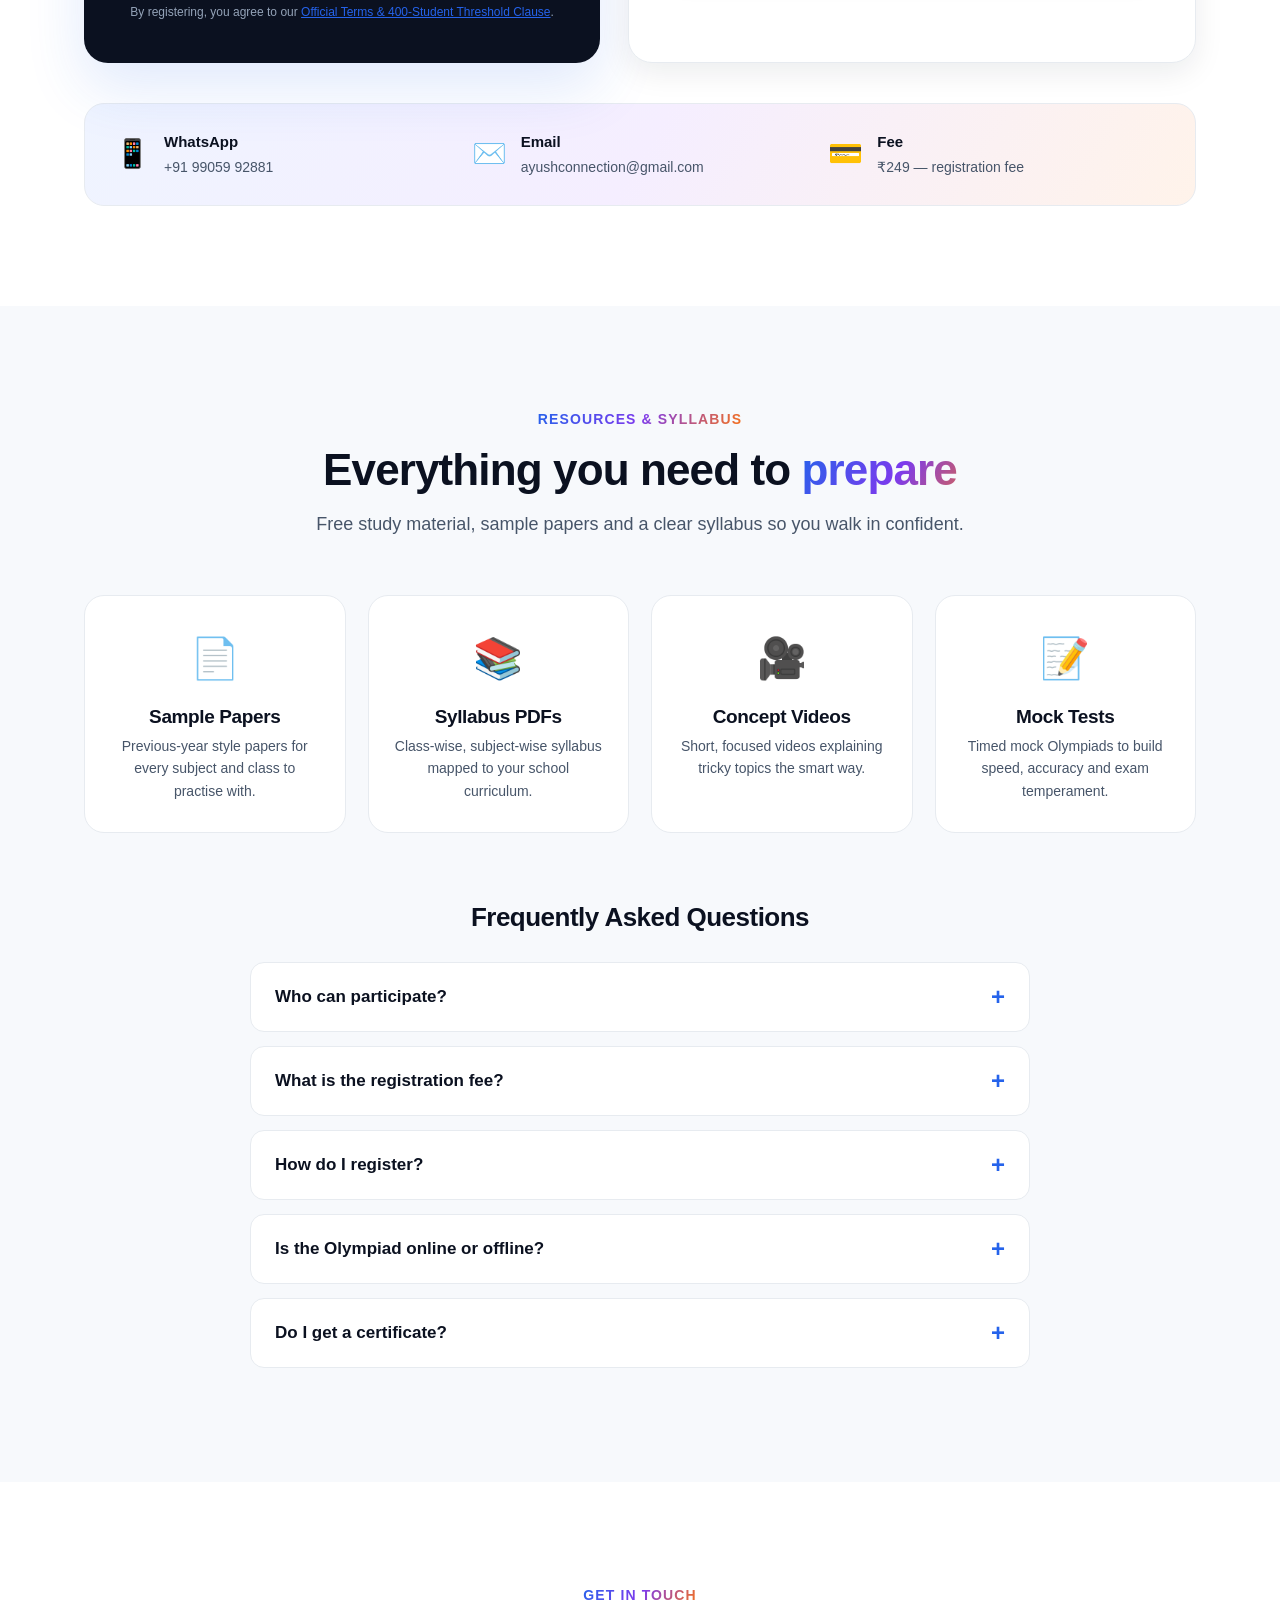
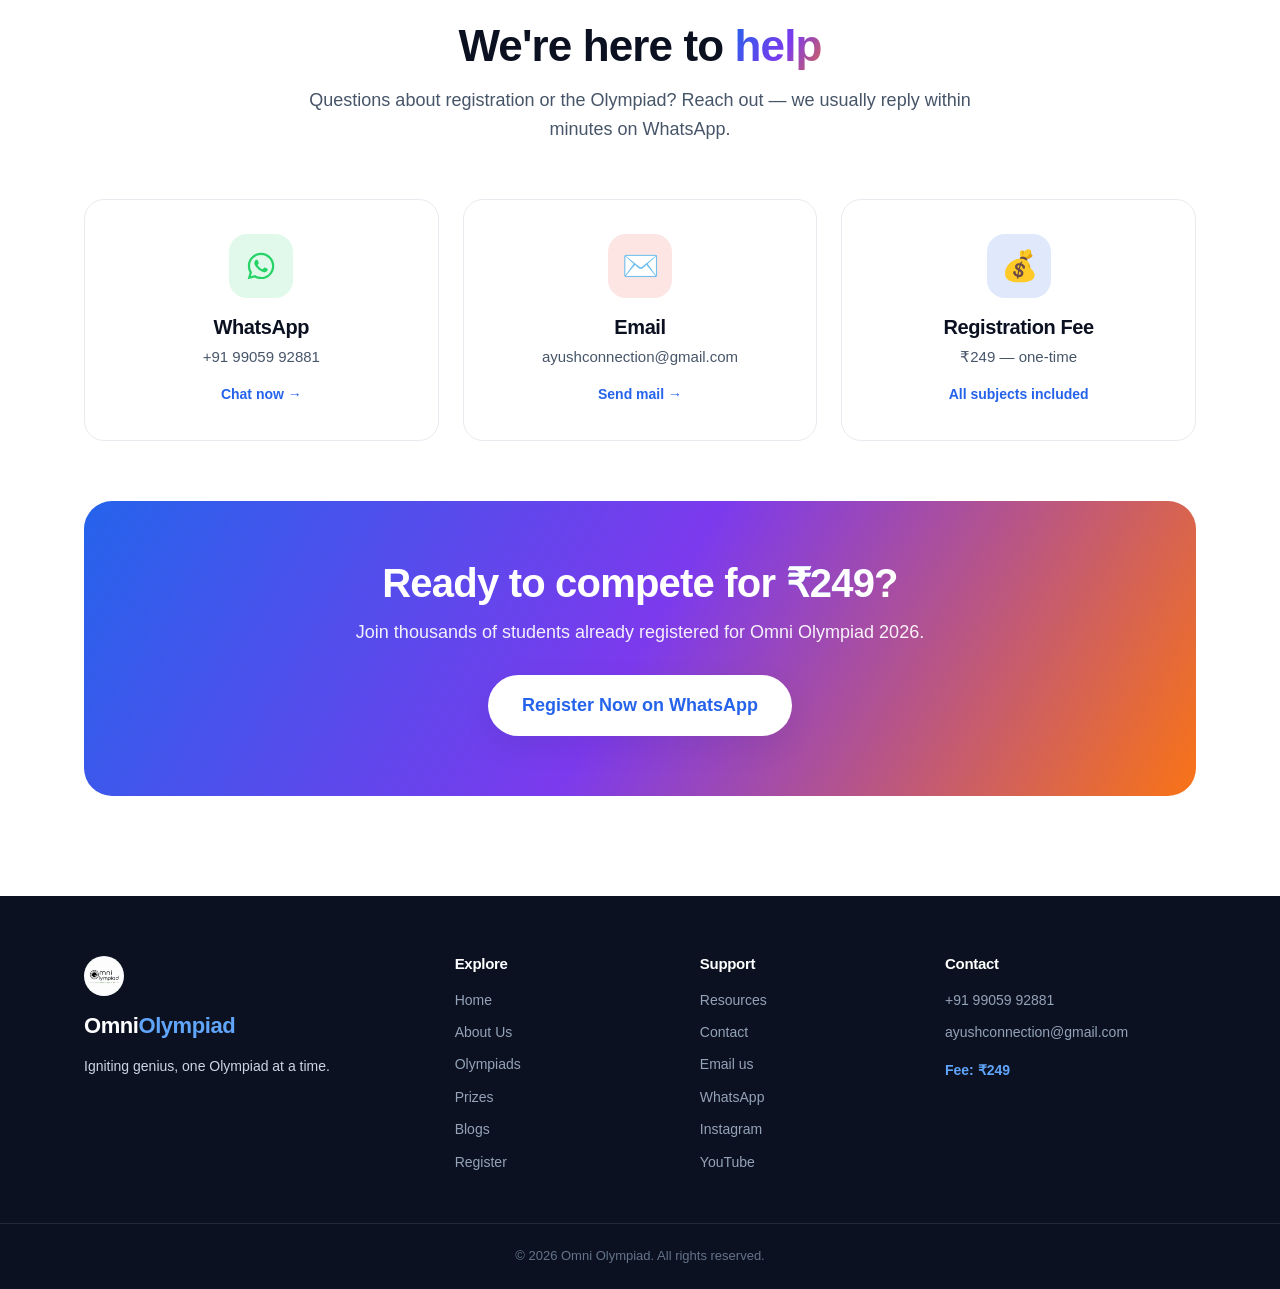
==== commit f0adf57d: "Add files via upload" ====
--- a/index.html
+++ b/index.html
@@ -6,7 +6,7 @@
   <meta name="viewport" content="width=device-width, initial-scale=1.0" />
   <meta name="description"
     content="Omni Olympiard — India's premier online Olympiad platform. Register for just ₹249 and challenge your mind across Maths, Science, English, GK and more." />
-  <title>Omni Olympiard — India's Premier Online Olympiad Platform</title>
+  <title>Omni Olympiard</title>
   <link rel="icon" href="assets/logo.jpg" type="image/jpeg" />
   <link rel="stylesheet" href="css/style.css" />
   <script src="js/owner-photo-data.js"></script>
@@ -305,11 +305,11 @@
   <section id="prizes" class="section section-prizes">
     <div class="container">
       <div class="section-head reveal">
-        <span class="eyebrow">Level 2 Championship Rewards</span>
+        <span class="eyebrow">National Championship Rewards</span>
         <h2>🏆 Class-Wise &amp; Subject-Wise <span class="gradient-text">Prize Pool</span></h2>
         <p class="section-lead">
-          Awarded separately for EVERY Class (1–12) and EVERY Olympiad Subject for Level 2 Champions!
-          Compete to win Apple MacBooks, iPads, Apple Smart Watches, Cash Medals &amp; Merit Certificates.
+          Awarded separately for EVERY Class (1–12) and EVERY Olympiad Subject for National Champions!
+          Compete to win Apple MacBooks, Apple iPad Airs, Apple Smart Watches, ₹1,000 Cash Prizes &amp; Merit Certificates.
         </p>
       </div>
 
@@ -367,7 +367,7 @@
           <div class="tier-content">
             <h4>Next 50 Ranks</h4>
             <p>₹1,000 Cash Prize + Gold Medal</p>
-            <span class="tier-tag">Class &amp; Subject Wise</span>
+            <span class="tier-tag">Class &amp; Subject Wise (Ranks 4–50)</span>
           </div>
         </div>
 
@@ -384,8 +384,35 @@
           <div class="tier-ico ico-cert">📜</div>
           <div class="tier-content">
             <h4>All Qualified Students</h4>
-            <p>Official Level 2 Merit Certificate</p>
+            <p>Official Merit Certificate</p>
             <span class="tier-tag">Guaranteed Recognition</span>
+          </div>
+        </div>
+      </div>
+
+      <!-- ============ OFFICIAL PARTICIPATION TERMS ============ -->
+      <div class="olympiad-terms-box reveal">
+        <div class="terms-header">
+          <span class="terms-ico">⚖️</span>
+          <h3>Official Olympiad Participation &amp; Prize Terms</h3>
+        </div>
+        <p class="terms-intro">By registering for the Olympiad, participants agree to the following terms:</p>
+        <div class="terms-grid">
+          <div class="term-item">
+            <h4>Eligibility &amp; Entry Fee</h4>
+            <p>Open for students of Classes 1 to 12 across India. A non-refundable fee of ₹249 is required per student for exam portal access, evaluation, and certification.</p>
+          </div>
+          <div class="term-item">
+            <h4>Prizes &amp; Rewards</h4>
+            <p>1st Rank wins an Apple MacBook Pro M2; 2nd Rank wins an Apple iPad Air (5th Gen); 3rd Rank wins an Apple Smart Watch. Ranks 4 to 50 will receive a ₹1,000 Cash Prize, Official Gold Medal, and Certificate of Merit.</p>
+          </div>
+          <div class="term-item">
+            <h4>Participation Threshold Clause</h4>
+            <p>The top physical gadget prize pool is structured based on a minimum threshold of 400 Valid National Registrations. If total registrations fall below this 400-student threshold, the organizers reserve the right to convert the top gadget rewards into equivalent proportional Cash/Voucher prizes, while all official Merit Certificates and Medals will be distributed as planned.</p>
+          </div>
+          <div class="term-item">
+            <h4>Fair Play &amp; Refund Policy</h4>
+            <p>Any form of malpractice during the online exam will lead to immediate disqualification. The registration fee is non-refundable.</p>
           </div>
         </div>
       </div>
@@ -412,12 +439,13 @@
             <li>✔ Digital certificate of participation</li>
             <li>✔ Personalised performance report</li>
             <li>✔ Sample papers &amp; syllabus access</li>
-            <li>✔ Medals, Apple MacBooks &amp; iPads for toppers</li>
+            <li>✔ Apple MacBooks, iPad Airs, Smartwatches &amp; Medals for toppers</li>
             <li>✔ 100% online — attempt from anywhere</li>
           </ul>
           <a href="https://wa.me/919905992881?text=Hi%20Omni%20Olympiad!%20I%20want%20to%20register%20for%20the%20Olympiad%20(%E2%82%B9249).%20Please%20share%20the%20registration%20form%20and%20payment%20details."
             target="_blank" rel="noopener" class="btn btn-primary btn-block">Register on WhatsApp</a>
           <p class="price-note">Or fill the form → we'll confirm on WhatsApp.</p>
+          <p class="price-note" style="margin-top: 8px; font-size: 12px; color: var(--muted);">By registering, you agree to our <a href="#prizes" style="text-decoration: underline; color: var(--blue);">Official Terms &amp; 400-Student Threshold Clause</a>.</p>
         </div>
 
         <div class="reg-form-card reveal">
--- a/css/style.css
+++ b/css/style.css
@@ -1702,4 +1702,890 @@
     opacity: 1;
     transform: none
   }
+}
+
+/* ============================================================
+   ROYAL FOUNDER TOP BANNER & CRAZY ANIMATION (KING OF OLYMPIAD)
+   ============================================================ */
+.king-founder-top-banner {
+  width: 100%;
+  max-width: var(--maxw);
+  margin: 0 auto 50px;
+  background: 
+    linear-gradient(145deg, rgba(255, 255, 255, 0.98) 0%, rgba(246, 243, 255, 0.95) 50%, rgba(255, 250, 240, 0.96) 100%);
+  border: 2px solid transparent;
+  border-image: linear-gradient(120deg, #F59E0B, #7C3AED, #2563EB, #F59E0B) 1;
+  border-radius: 28px;
+  padding: 40px 48px;
+  display: grid;
+  grid-template-columns: 290px 1fr;
+  gap: 48px;
+  align-items: center;
+  box-shadow: 0 24px 70px rgba(124, 58, 237, 0.16), 0 10px 30px rgba(245, 158, 11, 0.14), inset 0 2px 10px rgba(255, 255, 255, 0.9);
+  position: relative;
+  overflow: hidden;
+  transition: transform 0.4s cubic-bezier(0.2, 0.8, 0.2, 1), box-shadow 0.4s ease;
+}
+
+.king-founder-top-banner::before {
+  content: "";
+  position: absolute;
+  top: -100px;
+  right: -100px;
+  width: 320px;
+  height: 320px;
+  background: radial-gradient(circle, rgba(245, 158, 11, 0.18) 0%, transparent 70%);
+  filter: blur(40px);
+  z-index: 0;
+  pointer-events: none;
+}
+
+.king-founder-top-banner:hover {
+  transform: translateY(-8px) scale(1.01);
+  box-shadow: 0 32px 90px rgba(124, 58, 237, 0.24), 0 14px 40px rgba(245, 158, 11, 0.22);
+}
+
+.king-photo-wrap {
+  position: relative;
+  width: 320px;
+  height: 320px;
+  margin: 0 auto;
+  display: flex;
+  align-items: center;
+  justify-content: center;
+  z-index: 2;
+  flex-shrink: 0;
+}
+
+.king-photo-frame {
+  position: relative;
+  width: 300px;
+  height: 300px;
+  border-radius: 50%;
+  padding: 6px;
+  background: linear-gradient(135deg, #F59E0B, #7C3AED, #2563EB);
+  box-shadow: 0 16px 45px rgba(37, 99, 235, 0.28), 0 0 25px rgba(245, 158, 11, 0.25);
+  z-index: 5;
+  transition: transform 0.3s ease, box-shadow 0.3s ease;
+}
+
+.king-photo-frame:hover {
+  transform: scale(1.02);
+  box-shadow: 0 22px 55px rgba(37, 99, 235, 0.35), 0 0 35px rgba(245, 158, 11, 0.35);
+}
+
+.king-photo-img {
+  width: 100%;
+  height: 100%;
+  border-radius: 50%;
+  object-fit: cover;
+  border: 3px solid #ffffff;
+  background: #fff;
+  display: block;
+}
+
+.king-photo-glow {
+  position: absolute;
+  inset: -15px;
+  border-radius: 50%;
+  background: radial-gradient(circle, rgba(245, 158, 11, 0.4) 0%, transparent 70%);
+  filter: blur(18px);
+  z-index: -1;
+  pointer-events: none;
+}
+
+.king-info-wrap {
+  position: relative;
+  z-index: 3;
+}
+
+.king-badge-row {
+  display: flex;
+  flex-wrap: wrap;
+  gap: 10px;
+  margin-bottom: 16px;
+}
+
+.king-pill {
+  padding: 6px 14px;
+  border-radius: 999px;
+  background: linear-gradient(135deg, rgba(124, 58, 237, 0.12), rgba(37, 99, 235, 0.12));
+  border: 1px solid rgba(124, 58, 237, 0.3);
+  font-size: 13px;
+  font-weight: 700;
+  color: #5B21B6;
+}
+
+.king-pill-gold {
+  padding: 6px 14px;
+  border-radius: 999px;
+  background: linear-gradient(135deg, rgba(245, 158, 11, 0.15), rgba(217, 119, 6, 0.15));
+  border: 1px solid rgba(245, 158, 11, 0.4);
+  font-size: 13px;
+  font-weight: 700;
+  color: #B45309;
+}
+
+.king-title {
+  font-size: clamp(26px, 3.8vw, 42px);
+  font-weight: 800;
+  margin-bottom: 14px;
+  line-height: 1.2;
+  color: var(--ink);
+}
+
+.gold-gradient {
+  background: linear-gradient(120deg, #F59E0B 0%, #D97706 30%, #7C3AED 70%, #F59E0B 100%);
+  background-size: 200% auto;
+  -webkit-background-clip: text;
+  background-clip: text;
+  -webkit-text-fill-color: transparent;
+  color: transparent;
+  animation: shimmerText 4s linear infinite;
+  display: inline-block;
+}
+
+.king-roles {
+  display: flex;
+  flex-wrap: wrap;
+  gap: 8px;
+  margin-bottom: 16px;
+}
+
+.role-tag {
+  display: inline-flex;
+  align-items: center;
+  gap: 6px;
+  padding: 6px 13px;
+  border-radius: 10px;
+  background: rgba(255, 255, 255, 0.85);
+  border: 1px solid var(--line);
+  font-size: 14px;
+  font-weight: 600;
+  color: var(--ink);
+  box-shadow: 0 2px 6px rgba(15, 23, 42, 0.04);
+  transition: transform 0.2s, border-color 0.2s;
+}
+
+.role-tag:hover {
+  transform: translateY(-2px);
+  border-color: #F59E0B;
+}
+
+.king-bio {
+  font-size: 16px;
+  color: var(--body);
+  line-height: 1.6;
+  margin-bottom: 24px;
+  max-width: 680px;
+}
+
+.king-socials {
+  display: flex;
+  flex-wrap: wrap;
+  gap: 14px;
+}
+
+.social-btn {
+  display: inline-flex;
+  align-items: center;
+  gap: 10px;
+  padding: 12px 22px;
+  border-radius: 999px;
+  font-weight: 700;
+  font-size: 15px;
+  color: #fff;
+  transition: transform 0.25s, box-shadow 0.25s, filter 0.25s;
+  text-decoration: none;
+}
+
+.instagram-btn {
+  background: linear-gradient(45deg, #f09433 0%, #e6683c 25%, #dc2743 50%, #cc2366 75%, #bc1888 100%);
+  box-shadow: 0 8px 24px rgba(220, 39, 67, 0.35);
+}
+
+.instagram-btn:hover {
+  transform: translateY(-3px) scale(1.03);
+  box-shadow: 0 14px 32px rgba(220, 39, 67, 0.55);
+}
+
+.youtube-btn {
+  background: linear-gradient(135deg, #FF0000 0%, #D20000 100%);
+  box-shadow: 0 8px 24px rgba(255, 0, 0, 0.35);
+}
+
+.youtube-btn:hover {
+  transform: translateY(-3px) scale(1.03);
+  box-shadow: 0 14px 32px rgba(255, 0, 0, 0.55);
+}
+
+/* ============================================================
+   PRIZE TIER / REWARDS SECTION (CLASS-WISE & SUBJECT-WISE)
+   ============================================================ */
+.section-prizes {
+  position: relative;
+  background: linear-gradient(180deg, var(--bg-soft) 0%, #ffffff 50%, var(--bg-soft) 100%);
+  overflow: hidden;
+}
+
+.prizes-banner-note {
+  max-width: 820px;
+  margin: 0 auto 46px;
+  padding: 18px 28px;
+  background: linear-gradient(135deg, #EFF4FF 0%, #FFF3EA 100%);
+  border: 2px solid rgba(245, 158, 11, 0.4);
+  border-radius: 18px;
+  text-align: center;
+  box-shadow: var(--shadow-md);
+  animation: pulseNavCta 4s ease-in-out infinite;
+}
+
+.prizes-banner-note h4 {
+  font-size: 17px;
+  color: var(--ink);
+  font-weight: 800;
+  margin-bottom: 4px;
+}
+
+.prizes-banner-note p {
+  font-size: 14px;
+  color: var(--body);
+  font-weight: 600;
+}
+
+.podium-grid {
+  display: grid;
+  grid-template-columns: repeat(3, 1fr);
+  gap: 28px;
+  margin-bottom: 40px;
+  align-items: stretch;
+}
+
+.podium-card {
+  position: relative;
+  background: #ffffff;
+  border-radius: 24px;
+  padding: 34px 26px;
+  text-align: center;
+  box-shadow: var(--shadow-md);
+  border: 2px solid var(--line);
+  display: flex;
+  flex-direction: column;
+  justify-content: space-between;
+  transition: transform 0.35s, box-shadow 0.35s, border-color 0.35s;
+}
+
+.podium-card:hover {
+  transform: translateY(-10px);
+  box-shadow: var(--shadow-lg);
+}
+
+.podium-1st {
+  border-color: #F59E0B;
+  background: linear-gradient(180deg, #FFFBEB 0%, #ffffff 40%);
+  transform: scale(1.05);
+  box-shadow: 0 20px 50px rgba(245, 158, 11, 0.22);
+}
+
+.podium-1st:hover {
+  transform: scale(1.05) translateY(-10px);
+  border-color: #D97706;
+}
+
+.podium-2nd {
+  border-color: #38BDF8;
+  background: linear-gradient(180deg, #F0F9FF 0%, #ffffff 40%);
+}
+
+.podium-3rd {
+  border-color: #A855F7;
+  background: linear-gradient(180deg, #FAF5FF 0%, #ffffff 40%);
+}
+
+.podium-rank-badge {
+  display: inline-block;
+  padding: 6px 16px;
+  border-radius: 999px;
+  font-weight: 800;
+  font-size: 14px;
+  margin: 0 auto 16px;
+  text-transform: uppercase;
+  letter-spacing: 0.05em;
+}
+
+.badge-1st {
+  background: linear-gradient(135deg, #F59E0B, #D97706);
+  color: #fff;
+  box-shadow: 0 4px 14px rgba(245, 158, 11, 0.4);
+}
+
+.badge-2nd {
+  background: linear-gradient(135deg, #0284C7, #38BDF8);
+  color: #fff;
+  box-shadow: 0 4px 14px rgba(2, 132, 199, 0.35);
+}
+
+.badge-3rd {
+  background: linear-gradient(135deg, #7C3AED, #A855F7);
+  color: #fff;
+  box-shadow: 0 4px 14px rgba(124, 58, 237, 0.35);
+}
+
+.podium-icon {
+  font-size: 52px;
+  margin-bottom: 14px;
+}
+
+.podium-product-wrap {
+  width: 100%;
+  max-width: 250px;
+  height: 165px;
+  margin: 10px auto 16px;
+  border-radius: 16px;
+  overflow: hidden;
+  box-shadow: 0 10px 25px rgba(0, 0, 0, 0.12);
+  border: 2px solid rgba(255, 255, 255, 0.9);
+  background: #f8fafc;
+  display: flex;
+  align-items: center;
+  justify-content: center;
+  transition: transform 0.4s ease, box-shadow 0.4s ease;
+}
+
+.podium-card:hover .podium-product-wrap {
+  transform: translateY(-4px) scale(1.04);
+  box-shadow: 0 16px 35px rgba(0, 0, 0, 0.18);
+}
+
+.podium-product-img {
+  width: 100%;
+  height: 100%;
+  object-fit: cover;
+  display: block;
+}
+
+.section-founder {
+  padding-top: 30px;
+  padding-bottom: 80px;
+}
+
+.podium-prize-title {
+  font-size: 26px;
+  font-weight: 900;
+  color: var(--ink);
+  margin-bottom: 8px;
+}
+
+.podium-model {
+  font-size: 16px;
+  font-weight: 700;
+  color: var(--blue);
+  margin-bottom: 14px;
+}
+
+.podium-desc {
+  font-size: 14px;
+  color: var(--body);
+  border-top: 1px solid var(--line);
+  padding-top: 14px;
+}
+
+.prize-list-grid {
+  display: grid;
+  grid-template-columns: repeat(3, 1fr);
+  gap: 24px;
+}
+
+.prize-tier-card {
+  background: #ffffff;
+  border: 1.5px solid var(--line);
+  border-radius: 20px;
+  padding: 26px;
+  display: flex;
+  align-items: center;
+  gap: 18px;
+  box-shadow: var(--shadow-sm);
+  transition: transform 0.3s, box-shadow 0.3s, border-color 0.3s;
+}
+
+.prize-tier-card:hover {
+  transform: translateY(-6px);
+  box-shadow: var(--shadow-md);
+  border-color: var(--blue);
+}
+
+.tier-ico {
+  width: 58px;
+  height: 58px;
+  border-radius: 16px;
+  display: grid;
+  place-items: center;
+  font-size: 30px;
+  flex-shrink: 0;
+}
+
+.ico-gold { background: #FFFBEB; }
+.ico-silver { background: #F1F5F9; }
+.ico-cert { background: #EFF6FF; }
+
+.tier-content h4 {
+  font-size: 18px;
+  font-weight: 800;
+  color: var(--ink);
+  margin-bottom: 4px;
+}
+
+.tier-content p {
+  font-size: 14px;
+  color: var(--body);
+  font-weight: 500;
+}
+
+.tier-tag {
+  display: inline-block;
+  margin-top: 6px;
+  font-size: 12px;
+  font-weight: 700;
+  color: var(--blue);
+}
+
+/* ---------- Official Olympiad Terms Box ---------- */
+.olympiad-terms-box {
+  margin-top: 48px;
+  background: #ffffff;
+  border: 1.5px solid var(--line);
+  border-radius: 24px;
+  padding: 36px;
+  box-shadow: var(--shadow-sm);
+  position: relative;
+  overflow: hidden;
+}
+
+.olympiad-terms-box::before {
+  content: "";
+  position: absolute;
+  top: 0;
+  left: 0;
+  right: 0;
+  height: 4px;
+  background: var(--grad);
+}
+
+.terms-header {
+  display: flex;
+  align-items: center;
+  gap: 14px;
+  margin-bottom: 12px;
+}
+
+.terms-ico {
+  font-size: 28px;
+  background: var(--grad-soft);
+  width: 50px;
+  height: 50px;
+  display: grid;
+  place-items: center;
+  border-radius: 14px;
+  border: 1px solid var(--line);
+}
+
+.terms-header h3 {
+  font-size: 22px;
+  font-weight: 800;
+  color: var(--ink);
+}
+
+.terms-intro {
+  font-size: 15px;
+  color: var(--body);
+  font-weight: 600;
+  margin-bottom: 28px;
+  padding-bottom: 18px;
+  border-bottom: 1px solid var(--line);
+}
+
+.terms-grid {
+  display: grid;
+  grid-template-columns: repeat(2, 1fr);
+  gap: 24px;
+}
+
+.term-item {
+  background: var(--bg-soft);
+  border: 1px solid var(--line);
+  border-radius: 16px;
+  padding: 22px;
+  transition: transform 0.25s, border-color 0.25s;
+}
+
+.term-item:hover {
+  transform: translateY(-4px);
+  border-color: var(--blue);
+}
+
+.term-item h4 {
+  font-size: 16px;
+  font-weight: 800;
+  color: var(--ink);
+  margin-bottom: 10px;
+  display: flex;
+  align-items: center;
+  gap: 8px;
+}
+
+.term-item p {
+  font-size: 14px;
+  color: var(--body);
+  line-height: 1.65;
+}
+
+@media (max-width: 768px) {
+  .terms-grid {
+    grid-template-columns: 1fr;
+  }
+  .olympiad-terms-box {
+    padding: 24px;
+  }
+}
+
+/* ---------- responsive updates for King Banner & Prize Tier ---------- */
+@media (max-width:960px) {
+  .king-founder-top-banner {
+    grid-template-columns: 1fr;
+    text-align: center;
+    padding: 34px 24px;
+    gap: 32px;
+  }
+
+  .king-badge-row,
+  .king-roles,
+  .king-socials {
+    justify-content: center;
+  }
+
+  .podium-grid,
+  .prize-list-grid {
+    grid-template-columns: 1fr;
+    max-width: 520px;
+    margin-left: auto;
+    margin-right: auto;
+  }
+
+  .podium-1st {
+    transform: none;
+    order: -1;
+  }
+
+  .podium-1st:hover {
+    transform: translateY(-8px);
+  }
+}
+
+@media (max-width:600px) {
+  .king-title {
+    font-size: 28px;
+  }
+
+  .king-photo-wrap {
+    width: 250px;
+    height: 250px;
+  }
+
+  .king-photo-frame {
+    width: 240px;
+    height: 240px;
+  }
+
+  .king-socials {
+    flex-direction: column;
+    align-items: stretch;
+  }
+
+  .social-btn {
+    justify-content: center;
+  }
+}
+
+/* ============================================================
+   BLOGS & OLYMPIAD KNOWLEDGE HUB (~3,000 WORDS GUIDE)
+   ============================================================ */
+.section-blogs {
+  background: #ffffff;
+  border-top: 1px solid var(--line);
+  border-bottom: 1px solid var(--line);
+}
+
+.blog-nav-bar {
+  display: flex;
+  flex-wrap: wrap;
+  gap: 12px;
+  justify-content: center;
+  margin: 0 auto 42px;
+}
+
+.blog-nav-btn {
+  padding: 10px 22px;
+  border-radius: 999px;
+  border: 1.5px solid var(--line);
+  background: #f8fafc;
+  font-weight: 700;
+  font-size: 14px;
+  color: var(--ink);
+  cursor: pointer;
+  transition: all 0.25s ease;
+}
+
+.blog-nav-btn:hover,
+.blog-nav-btn.active {
+  background: var(--blue);
+  color: #fff;
+  border-color: var(--blue);
+  box-shadow: 0 4px 14px rgba(37, 99, 235, 0.25);
+}
+
+.blog-articles-wrap {
+  display: flex;
+  flex-direction: column;
+  gap: 50px;
+  max-width: 920px;
+  margin: 0 auto;
+}
+
+.blog-article-card {
+  background: #ffffff;
+  border: 1.5px solid var(--line);
+  border-radius: 24px;
+  padding: 46px 50px;
+  box-shadow: var(--shadow-sm);
+  transition: box-shadow 0.3s ease, border-color 0.3s ease;
+}
+
+.blog-article-card:hover {
+  box-shadow: var(--shadow-md);
+  border-color: rgba(37, 99, 235, 0.4);
+}
+
+.blog-meta-row {
+  display: flex;
+  flex-wrap: wrap;
+  align-items: center;
+  gap: 16px;
+  margin-bottom: 18px;
+  font-size: 13px;
+  font-weight: 700;
+  color: var(--blue);
+}
+
+.blog-badge {
+  padding: 4px 14px;
+  border-radius: 999px;
+  background: #EFF6FF;
+  border: 1px solid #BFDBFE;
+  color: #1D4ED8;
+}
+
+.blog-author {
+  color: #B45309;
+  background: #FFFBEB;
+  border: 1px solid #FDE68A;
+  padding: 4px 14px;
+  border-radius: 999px;
+}
+
+.blog-title {
+  font-size: clamp(24px, 3.2vw, 34px);
+  font-weight: 900;
+  color: var(--ink);
+  margin-bottom: 24px;
+  line-height: 1.25;
+}
+
+.blog-content {
+  font-size: 16px;
+  color: var(--body);
+  line-height: 1.85;
+}
+
+.blog-content h3 {
+  font-size: 22px;
+  font-weight: 800;
+  color: var(--ink);
+  margin: 36px 0 16px;
+  border-left: 4px solid var(--blue);
+  padding-left: 14px;
+}
+
+.blog-content h4 {
+  font-size: 18px;
+  font-weight: 800;
+  color: var(--ink);
+  margin: 26px 0 12px;
+}
+
+.blog-content p {
+  margin-bottom: 18px;
+}
+
+.blog-content ul,
+.blog-content ol {
+  margin: 0 0 24px 26px;
+}
+
+.blog-content li {
+  margin-bottom: 10px;
+}
+
+.blog-content strong {
+  color: var(--ink);
+  font-weight: 700;
+}
+
+.blog-table-wrap {
+  overflow-x: auto;
+  margin: 30px 0;
+  border-radius: 14px;
+  border: 1px solid var(--line);
+}
+
+.blog-table {
+  width: 100%;
+  border-collapse: collapse;
+  font-size: 15px;
+  text-align: left;
+}
+
+.blog-table th {
+  background: #F1F5F9;
+  color: var(--ink);
+  font-weight: 800;
+  padding: 14px 18px;
+  border-bottom: 2px solid var(--line);
+}
+
+.blog-table td {
+  padding: 14px 18px;
+  border-bottom: 1px solid var(--line);
+  color: var(--body);
+}
+
+.blog-table tr:last-child td {
+  border-bottom: none;
+}
+
+.blog-tip-box {
+  background: linear-gradient(135deg, #EFF6FF 0%, #F8FAFC 100%);
+  border: 1.5px solid #BFDBFE;
+  border-left: 6px solid #2563EB;
+  border-radius: 16px;
+  padding: 24px 28px;
+  margin: 30px 0;
+}
+
+.blog-tip-box h5 {
+  font-size: 16px;
+  font-weight: 800;
+  color: #1E40AF;
+  margin-bottom: 8px;
+  display: flex;
+  align-items: center;
+  gap: 8px;
+}
+
+.blog-tip-box p {
+  margin-bottom: 0;
+  font-size: 15px;
+  color: #1E293B;
+}
+
+@media (max-width: 600px) {
+  .blog-article-card {
+    padding: 30px 20px;
+  }
+}
+
+/* ============================================================
+   STANDALONE BLOGS PAGE HERO & STYLING
+   ============================================================ */
+.blog-page-hero {
+  padding: 140px 0 60px;
+  background: linear-gradient(180deg, #F8FAFC 0%, #FFFFFF 100%);
+  border-bottom: 1px solid var(--line);
+  text-align: center;
+  position: relative;
+  overflow: hidden;
+}
+
+.blog-page-hero .eyebrow {
+  display: inline-flex;
+  align-items: center;
+  gap: 8px;
+  padding: 8px 18px;
+  border-radius: 999px;
+  background: rgba(37, 99, 235, 0.08);
+  color: var(--blue);
+  font-weight: 700;
+  font-size: 13px;
+  margin-bottom: 18px;
+}
+
+.blog-page-hero h1 {
+  font-size: clamp(32px, 5vw, 54px);
+  font-weight: 900;
+  line-height: 1.15;
+  color: var(--ink);
+  max-width: 800px;
+  margin: 0 auto 16px;
+}
+
+.blog-page-hero .section-lead {
+  max-width: 720px;
+  margin: 0 auto 36px;
+  font-size: 18px;
+  color: var(--slate);
+  line-height: 1.6;
+}
+
+.blog-cta-box {
+  background: linear-gradient(135deg, #1e3a8a 0%, #3b82f6 100%);
+  border-radius: 28px;
+  padding: 50px 40px;
+  text-align: center;
+  color: #fff;
+  margin: 60px 0 20px;
+  box-shadow: 0 20px 40px rgba(37, 99, 235, 0.25);
+}
+
+.blog-cta-box h3 {
+  font-size: 32px;
+  font-weight: 800;
+  color: #fff;
+  margin-bottom: 12px;
+}
+
+.blog-cta-box p {
+  font-size: 17px;
+  color: #dbeafe;
+  max-width: 600px;
+  margin: 0 auto 28px;
+}
+
+.blog-cta-box .btn-white {
+  display: inline-flex;
+  align-items: center;
+  gap: 10px;
+  background: #ffffff;
+  color: #1e3a8a;
+  font-weight: 800;
+  font-size: 16px;
+  padding: 16px 36px;
+  border-radius: 999px;
+  text-decoration: none;
+  transition: all 0.3s ease;
+  box-shadow: 0 10px 25px rgba(0, 0, 0, 0.15);
+}
+
+.blog-cta-box .btn-white:hover {
+  transform: translateY(-3px);
+  box-shadow: 0 15px 35px rgba(0, 0, 0, 0.25);
+  background: #f8fafc;
 }
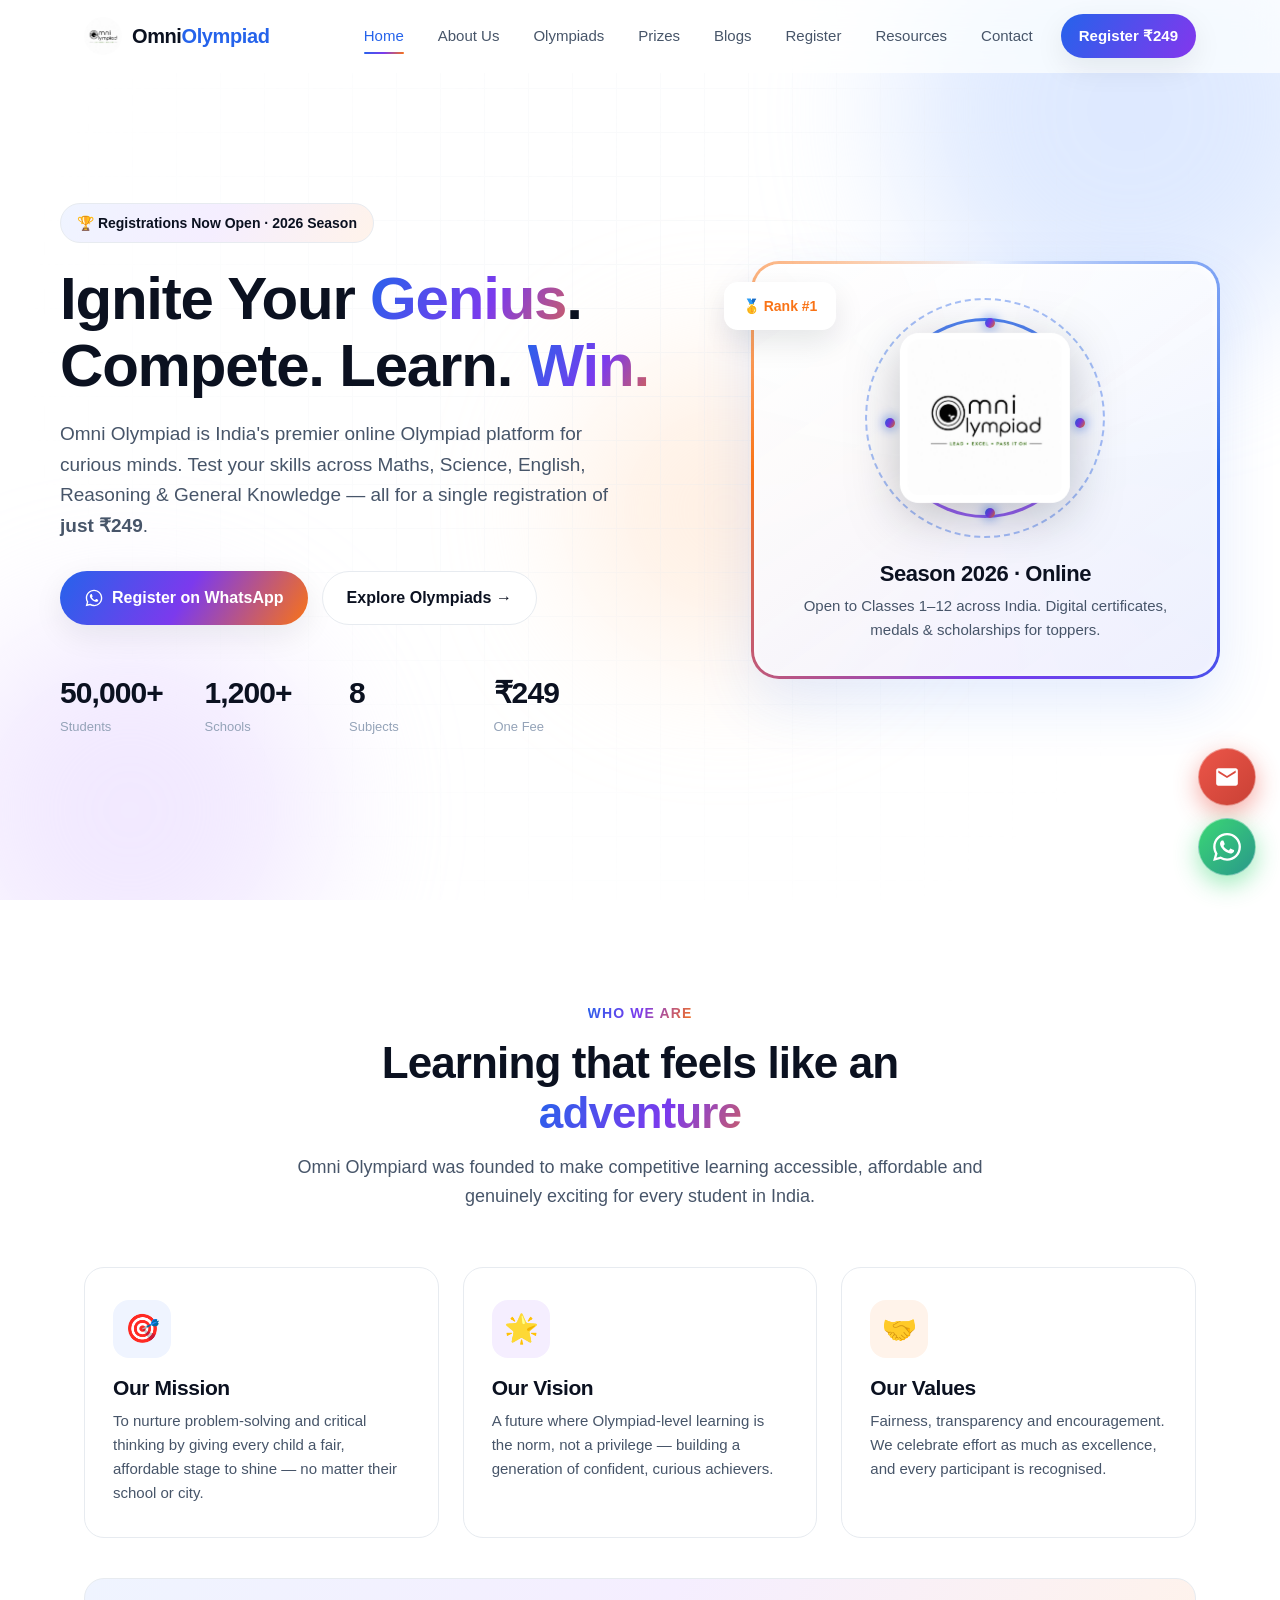
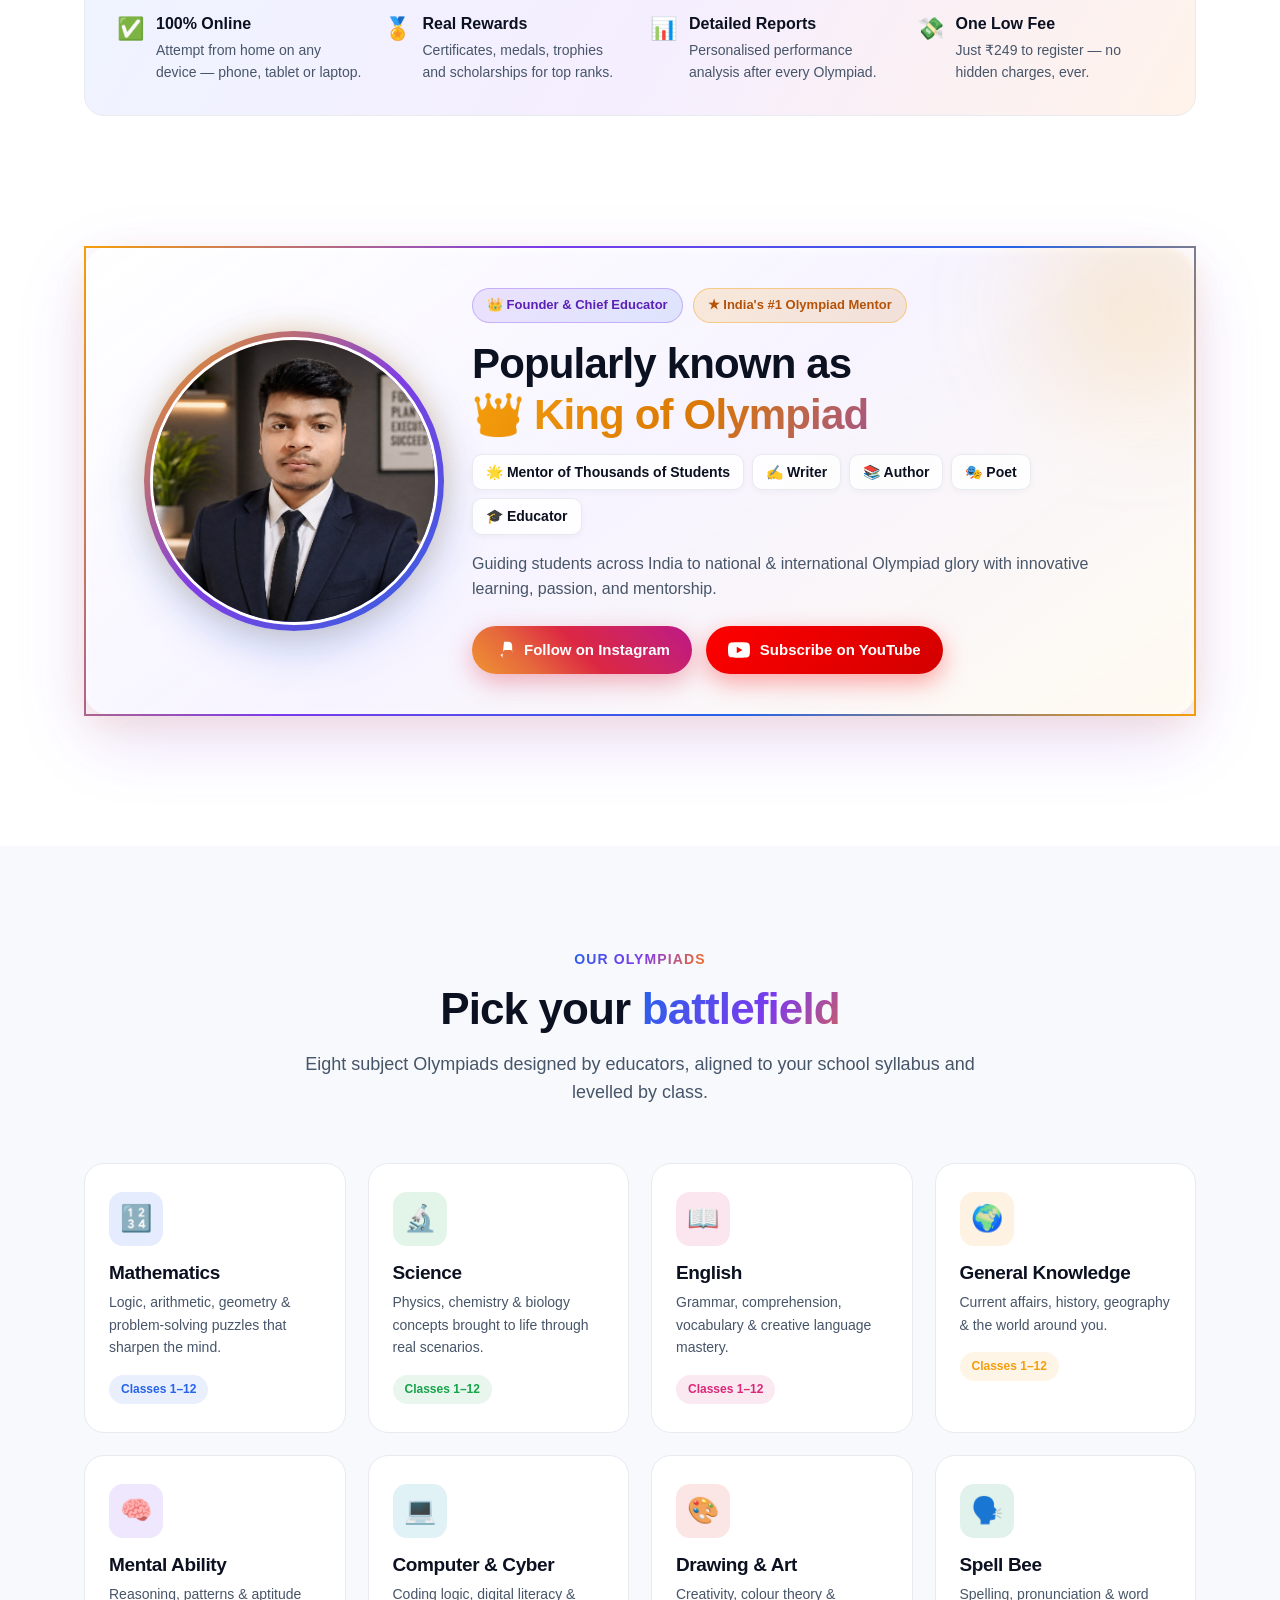
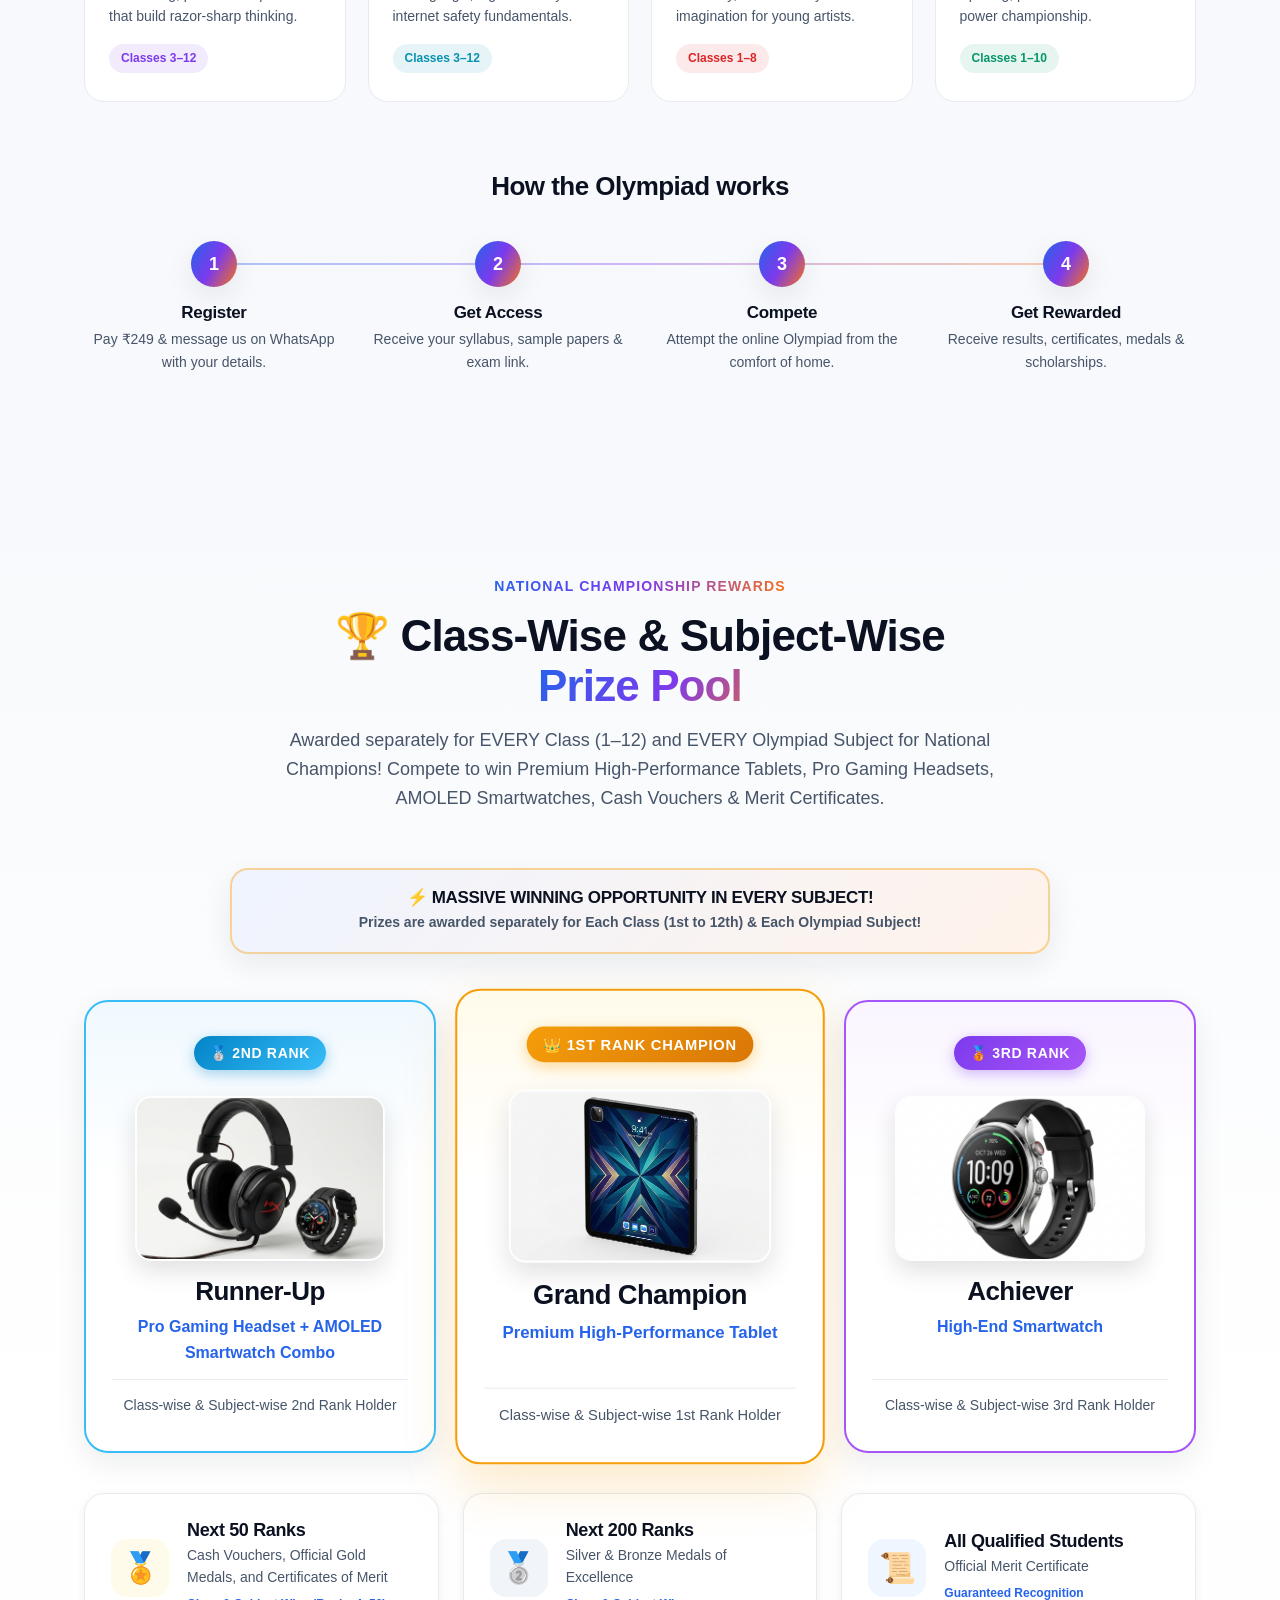
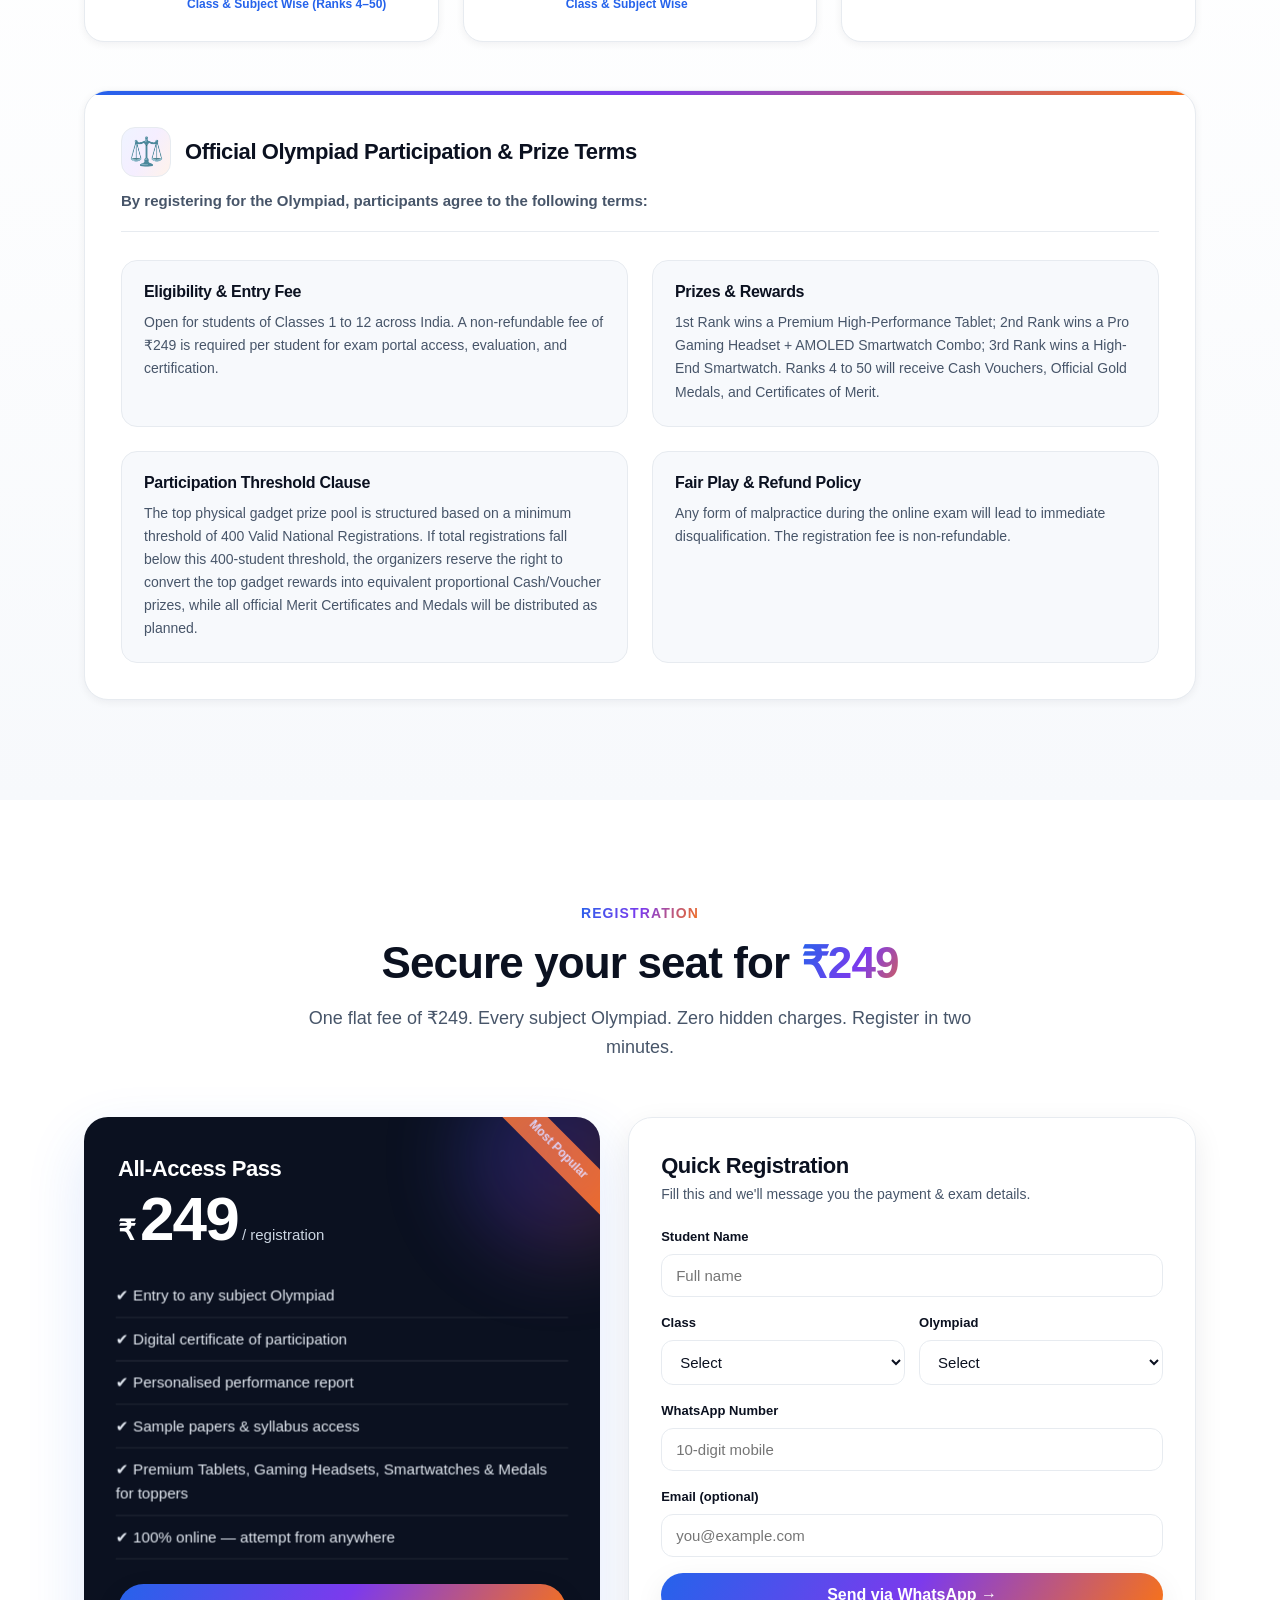
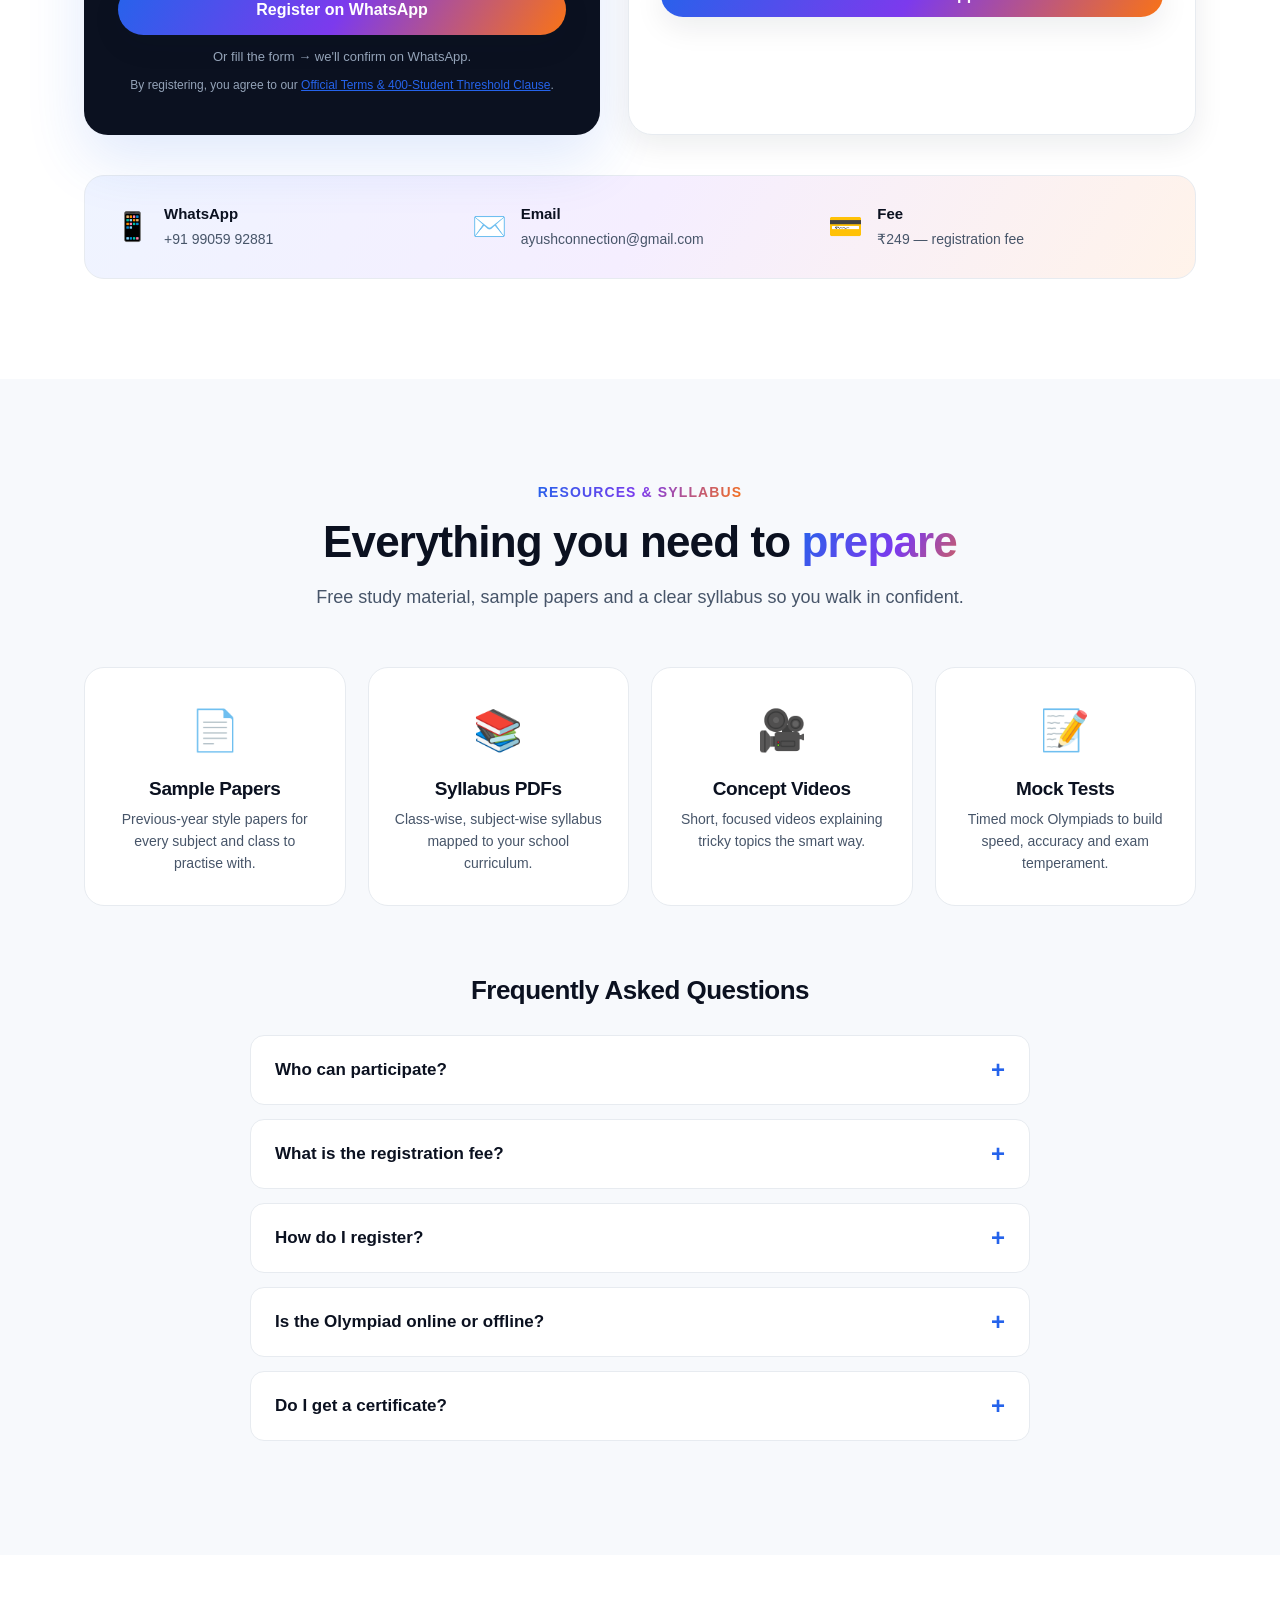
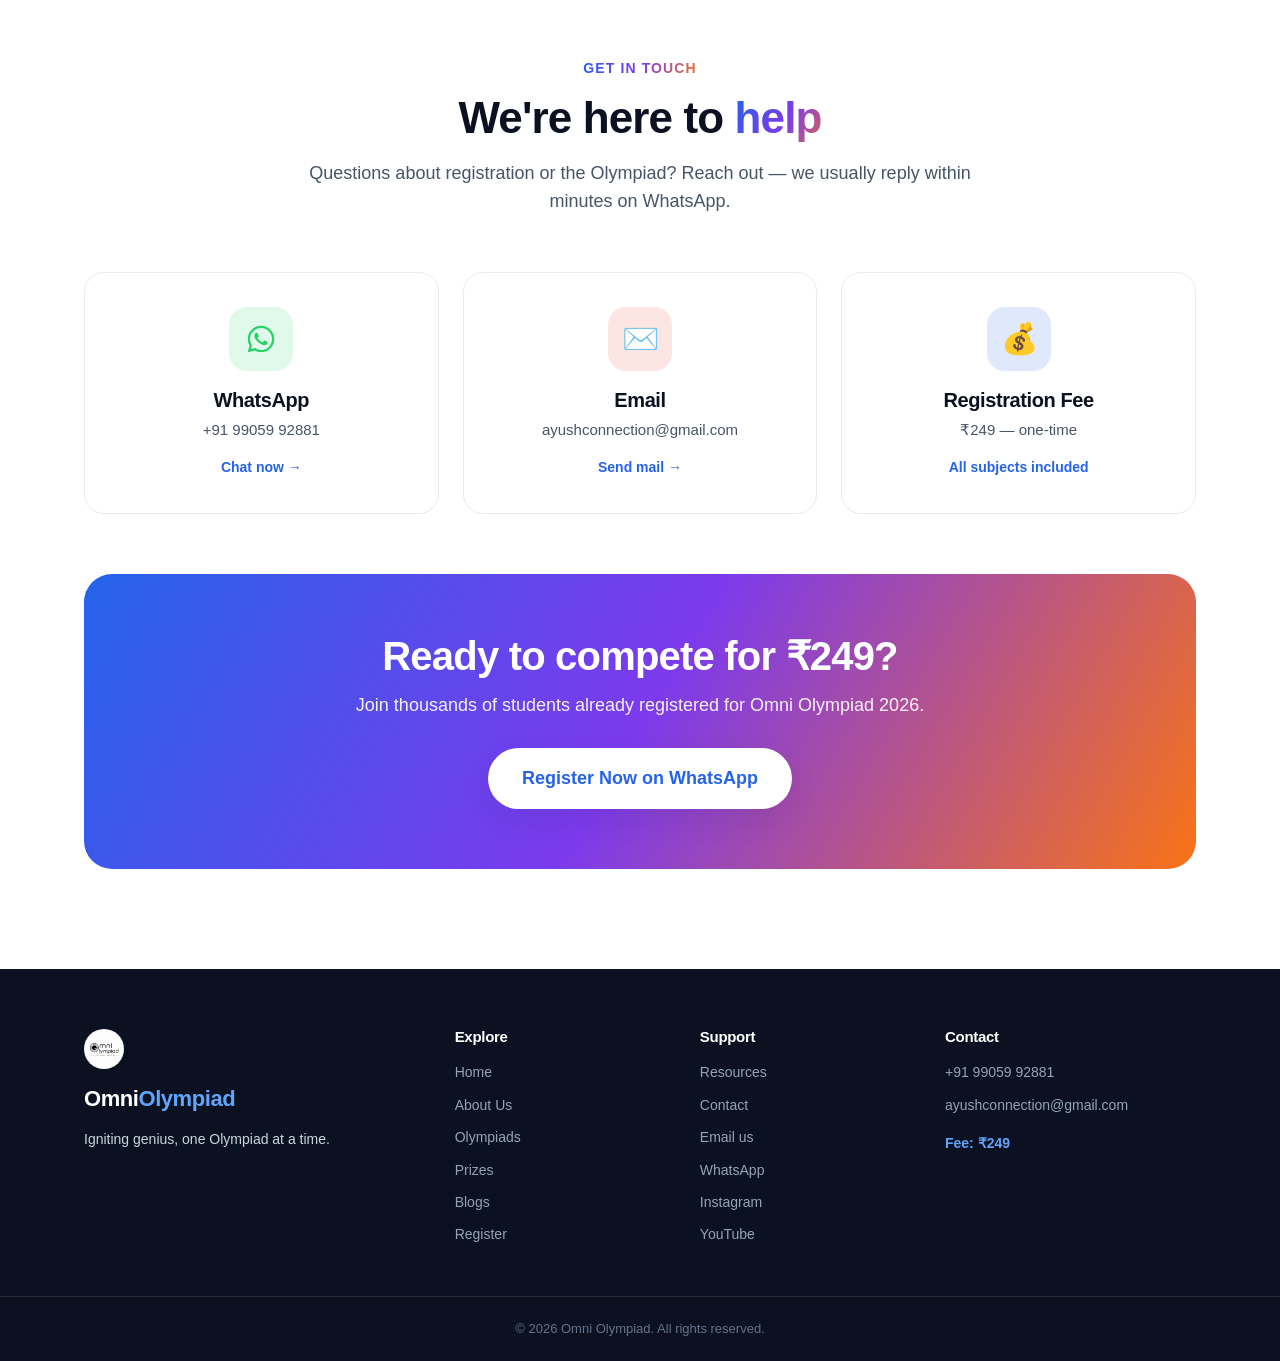
==== commit 16a5a6e6: "Add files via upload" ====
--- a/index.html
+++ b/index.html
@@ -309,7 +309,7 @@
         <h2>🏆 Class-Wise &amp; Subject-Wise <span class="gradient-text">Prize Pool</span></h2>
         <p class="section-lead">
           Awarded separately for EVERY Class (1–12) and EVERY Olympiad Subject for National Champions!
-          Compete to win Apple MacBooks, Apple iPad Airs, Apple Smart Watches, ₹1,000 Cash Prizes &amp; Merit Certificates.
+          Compete to win Premium High-Performance Tablets, Pro Gaming Headsets, AMOLED Smartwatches, Cash Vouchers &amp; Merit Certificates.
         </p>
       </div>
 
@@ -325,10 +325,10 @@
           <div>
             <span class="podium-rank-badge badge-2nd">🥈 2nd Rank</span>
             <div class="podium-product-wrap">
-              <img src="assets/ipad.jpg" alt="Apple iPad Air 5th Gen" class="podium-product-img" loading="lazy" onerror="this.onerror=null;this.src='https://images.unsplash.com/photo-1544244015-0df4b3ffc6b0?auto=format&fit=crop&w=800&q=80';" />
+              <img src="[data-uri]